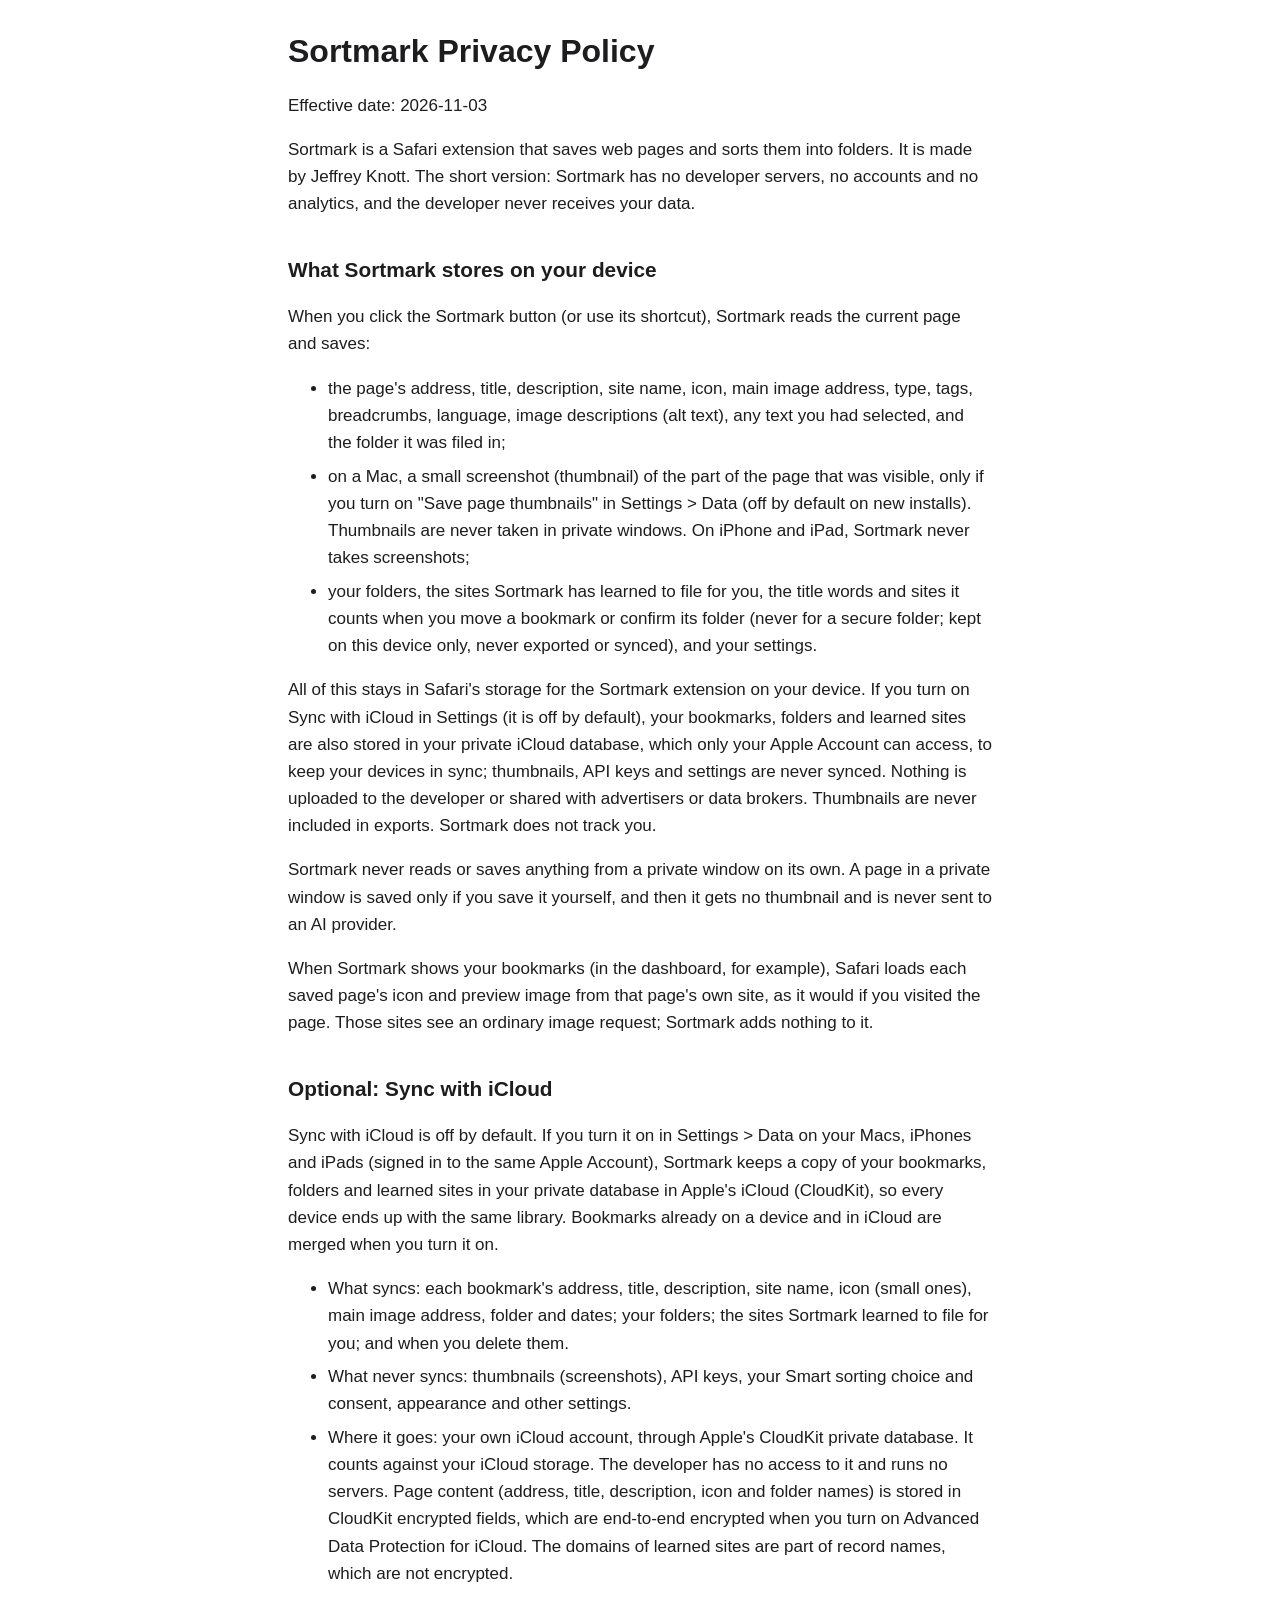
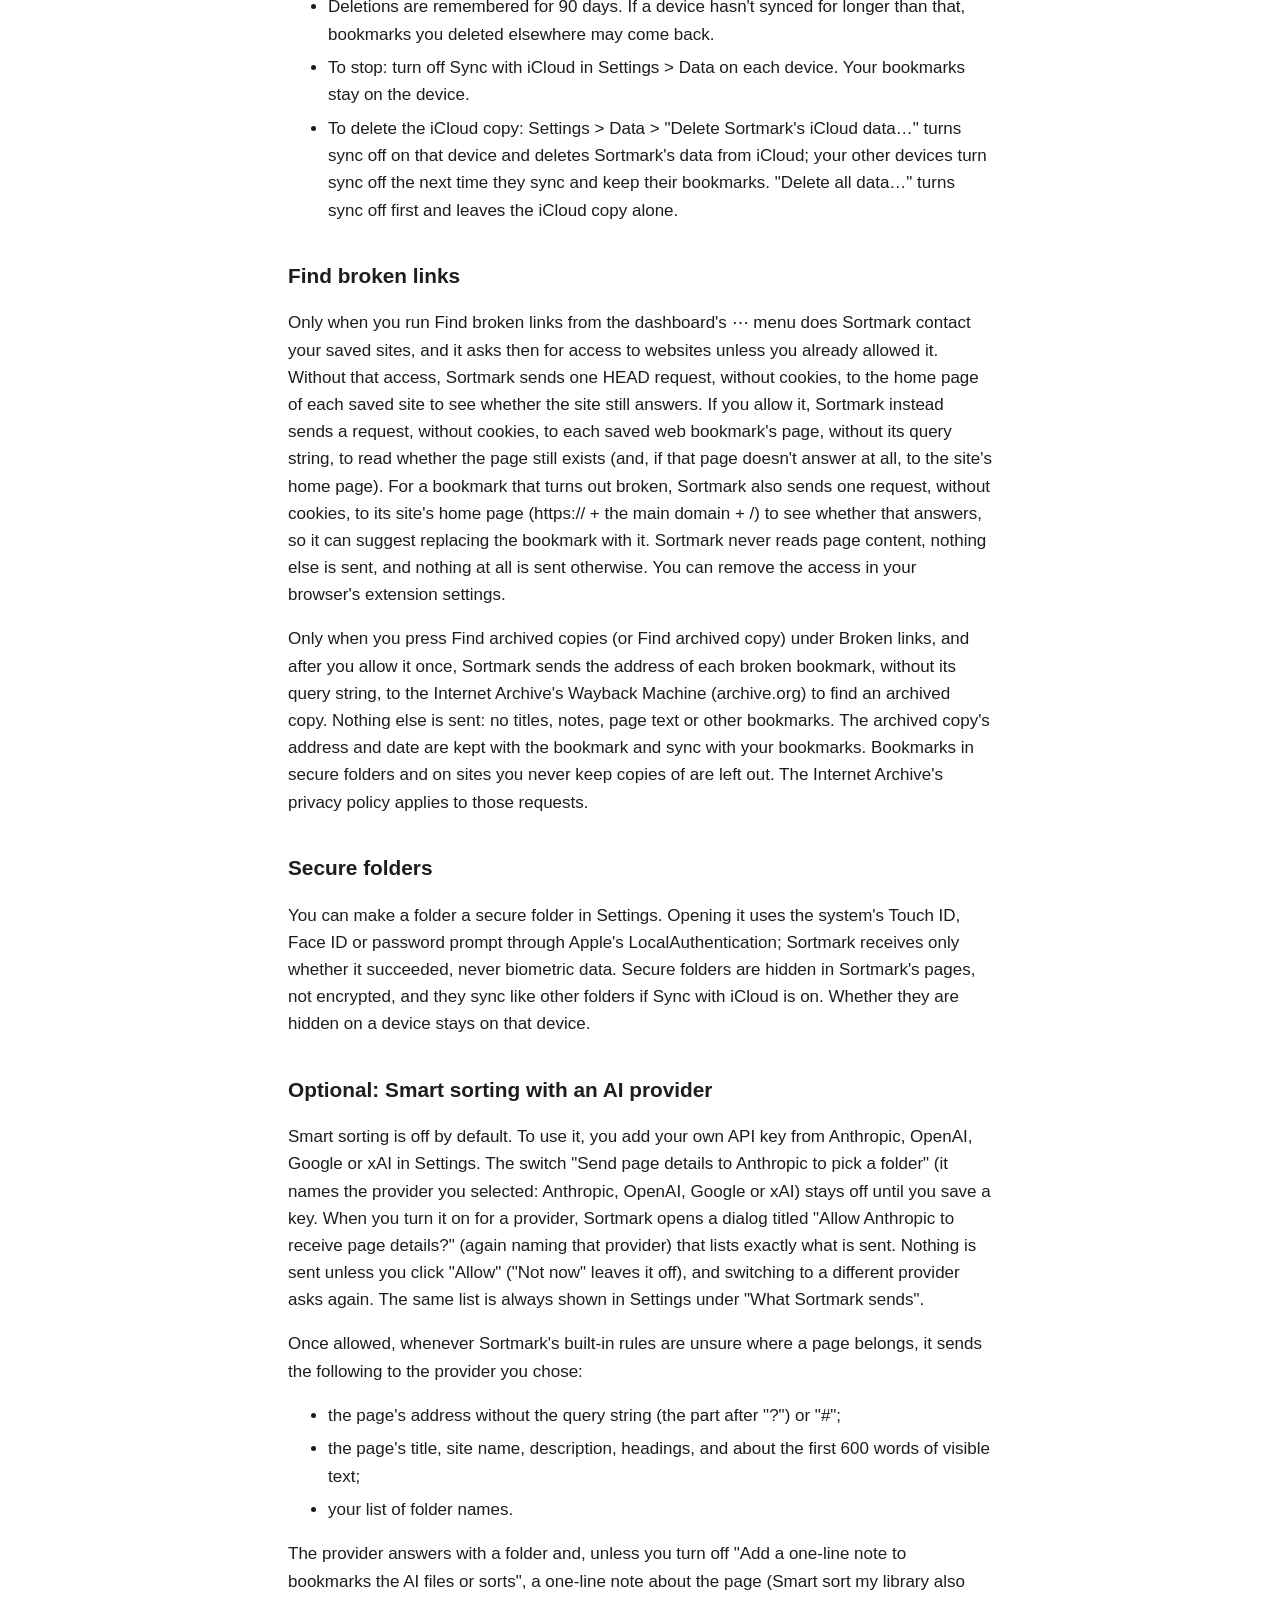
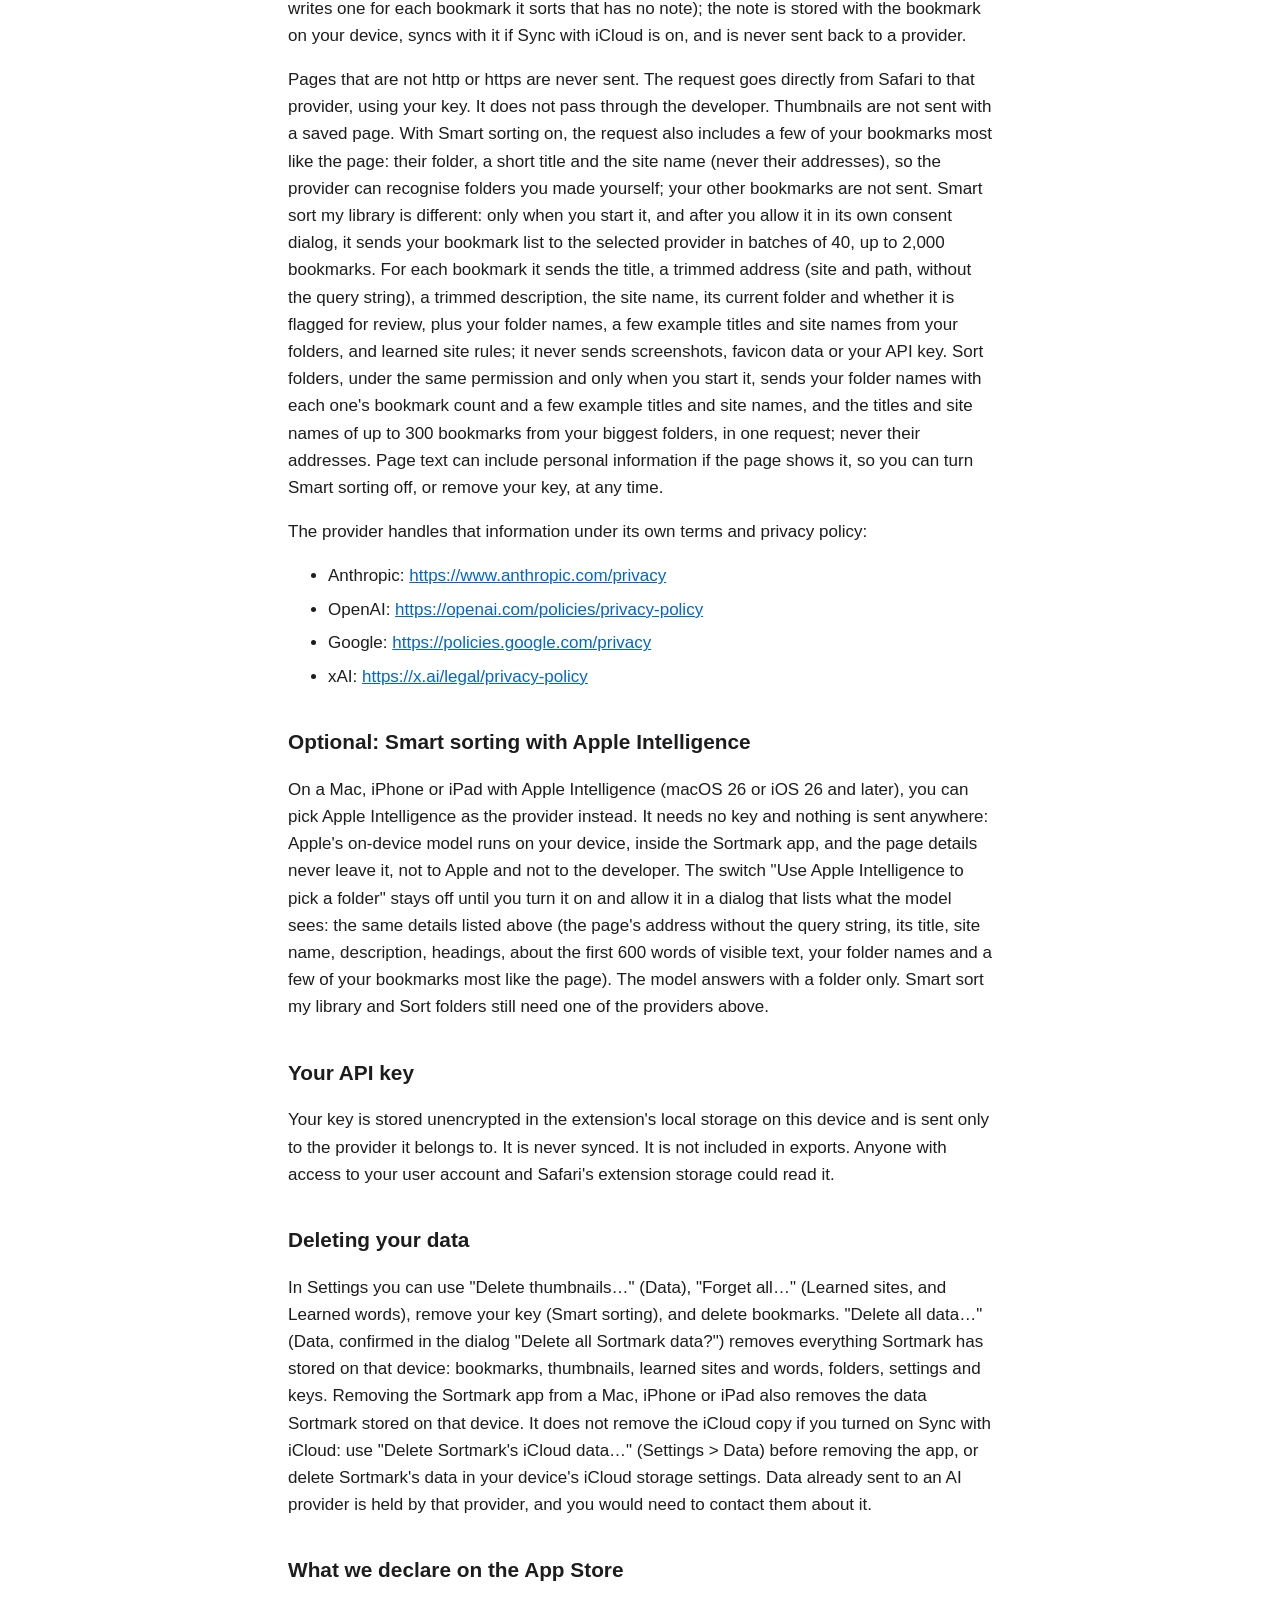
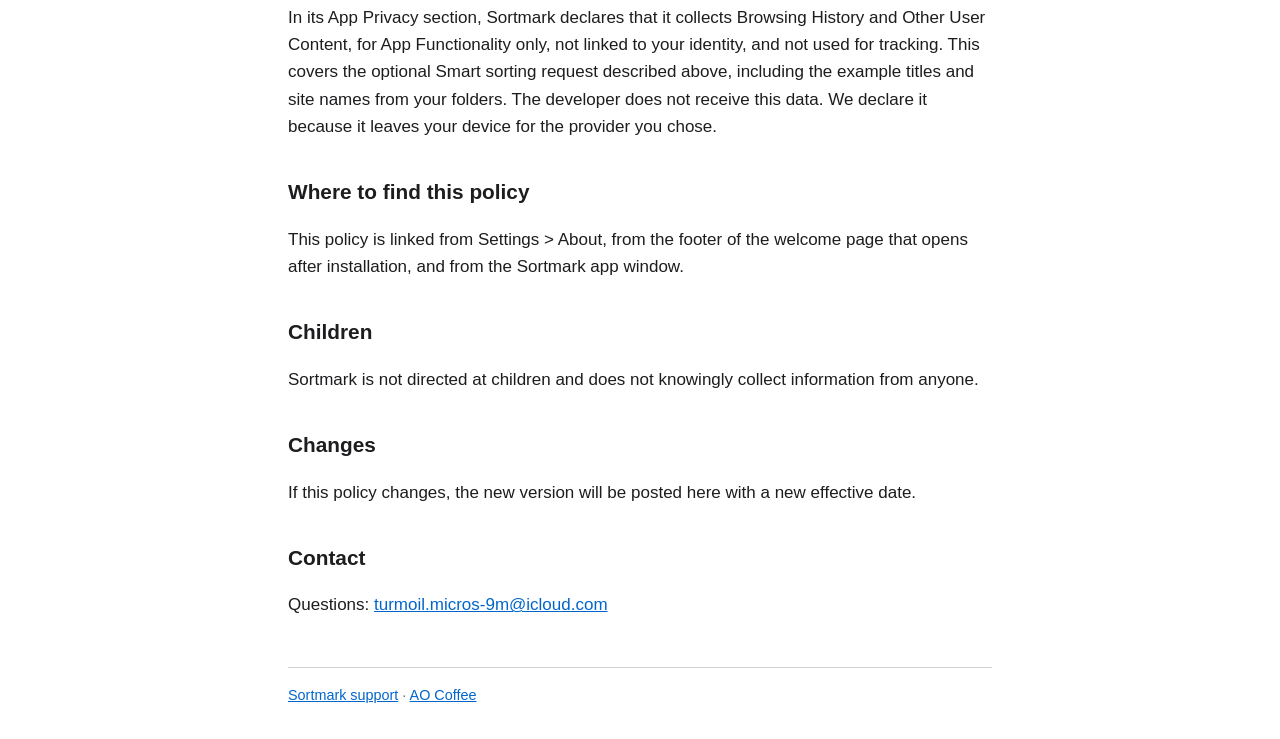
==== sortmark/privacy/index.html @ 7aa2e8c8 "Regenerate privacy and support pages: Find archived copies, home-page suggestion, iPhone and iPad, A" ====
<!doctype html>
<html lang="en">
<head>
<meta charset="utf-8">
<meta name="viewport" content="width=device-width, initial-scale=1">
<title>Sortmark Privacy Policy</title>
<link rel="stylesheet" href="/style.css">
</head>
<body>
<main>
<h1>Sortmark Privacy Policy</h1>

<p>Effective date: 2026-11-03</p>

<p>Sortmark is a Safari extension that saves web pages and sorts them into folders. It is made by Jeffrey Knott. The short version: Sortmark has no developer servers, no accounts and no analytics, and the developer never receives your data.</p>

<h2>What Sortmark stores on your device</h2>

<p>When you click the Sortmark button (or use its shortcut), Sortmark reads the current page and saves:</p>

<ul>
  <li>the page's address, title, description, site name, icon, main image address, type, tags, breadcrumbs, language, image descriptions (alt text), any text you had selected, and the folder it was filed in;</li>
  <li>on a Mac, a small screenshot (thumbnail) of the part of the page that was visible, only if you turn on "Save page thumbnails" in Settings &gt; Data (off by default on new installs). Thumbnails are never taken in private windows. On iPhone and iPad, Sortmark never takes screenshots;</li>
  <li>your folders, the sites Sortmark has learned to file for you, the title words and sites it counts when you move a bookmark or confirm its folder (never for a secure folder; kept on this device only, never exported or synced), and your settings.</li>
</ul>

<p>All of this stays in Safari's storage for the Sortmark extension on your device. If you turn on Sync with iCloud in Settings (it is off by default), your bookmarks, folders and learned sites are also stored in your private iCloud database, which only your Apple Account can access, to keep your devices in sync; thumbnails, API keys and settings are never synced. Nothing is uploaded to the developer or shared with advertisers or data brokers. Thumbnails are never included in exports. Sortmark does not track you.</p>

<p>Sortmark never reads or saves anything from a private window on its own. A page in a private window is saved only if you save it yourself, and then it gets no thumbnail and is never sent to an AI provider.</p>

<p>When Sortmark shows your bookmarks (in the dashboard, for example), Safari loads each saved page's icon and preview image from that page's own site, as it would if you visited the page. Those sites see an ordinary image request; Sortmark adds nothing to it.</p>

<h2>Optional: Sync with iCloud</h2>

<p>Sync with iCloud is off by default. If you turn it on in Settings &gt; Data on your Macs, iPhones and iPads (signed in to the same Apple Account), Sortmark keeps a copy of your bookmarks, folders and learned sites in your private database in Apple's iCloud (CloudKit), so every device ends up with the same library. Bookmarks already on a device and in iCloud are merged when you turn it on.</p>

<ul>
  <li>What syncs: each bookmark's address, title, description, site name, icon (small ones), main image address, folder and dates; your folders; the sites Sortmark learned to file for you; and when you delete them.</li>
  <li>What never syncs: thumbnails (screenshots), API keys, your Smart sorting choice and consent, appearance and other settings.</li>
  <li>Where it goes: your own iCloud account, through Apple's CloudKit private database. It counts against your iCloud storage. The developer has no access to it and runs no servers. Page content (address, title, description, icon and folder names) is stored in CloudKit encrypted fields, which are end-to-end encrypted when you turn on Advanced Data Protection for iCloud. The domains of learned sites are part of record names, which are not encrypted.</li>
  <li>Deletions are remembered for 90 days. If a device hasn't synced for longer than that, bookmarks you deleted elsewhere may come back.</li>
  <li>To stop: turn off Sync with iCloud in Settings &gt; Data on each device. Your bookmarks stay on the device.</li>
  <li>To delete the iCloud copy: Settings &gt; Data &gt; "Delete Sortmark's iCloud data…" turns sync off on that device and deletes Sortmark's data from iCloud; your other devices turn sync off the next time they sync and keep their bookmarks. "Delete all data…" turns sync off first and leaves the iCloud copy alone.</li>
</ul>

<h2>Find broken links</h2>

<p>Only when you run Find broken links from the dashboard's ⋯ menu does Sortmark contact your saved sites, and it asks then for access to websites unless you already allowed it. Without that access, Sortmark sends one HEAD request, without cookies, to the home page of each saved site to see whether the site still answers. If you allow it, Sortmark instead sends a request, without cookies, to each saved web bookmark's page, without its query string, to read whether the page still exists (and, if that page doesn't answer at all, to the site's home page). For a bookmark that turns out broken, Sortmark also sends one request, without cookies, to its site's home page (https:// + the main domain + /) to see whether that answers, so it can suggest replacing the bookmark with it. Sortmark never reads page content, nothing else is sent, and nothing at all is sent otherwise. You can remove the access in your browser's extension settings.</p>

<p>Only when you press Find archived copies (or Find archived copy) under Broken links, and after you allow it once, Sortmark sends the address of each broken bookmark, without its query string, to the Internet Archive's Wayback Machine (archive.org) to find an archived copy. Nothing else is sent: no titles, notes, page text or other bookmarks. The archived copy's address and date are kept with the bookmark and sync with your bookmarks. Bookmarks in secure folders and on sites you never keep copies of are left out. The Internet Archive's privacy policy applies to those requests.</p>

<h2>Secure folders</h2>

<p>You can make a folder a secure folder in Settings. Opening it uses the system's Touch ID, Face ID or password prompt through Apple's LocalAuthentication; Sortmark receives only whether it succeeded, never biometric data. Secure folders are hidden in Sortmark's pages, not encrypted, and they sync like other folders if Sync with iCloud is on. Whether they are hidden on a device stays on that device.</p>

<h2>Optional: Smart sorting with an AI provider</h2>

<p>Smart sorting is off by default. To use it, you add your own API key from Anthropic, OpenAI, Google or xAI in Settings. The switch "Send page details to Anthropic to pick a folder" (it names the provider you selected: Anthropic, OpenAI, Google or xAI) stays off until you save a key. When you turn it on for a provider, Sortmark opens a dialog titled "Allow Anthropic to receive page details?" (again naming that provider) that lists exactly what is sent. Nothing is sent unless you click "Allow" ("Not now" leaves it off), and switching to a different provider asks again. The same list is always shown in Settings under "What Sortmark sends".</p>

<p>Once allowed, whenever Sortmark's built-in rules are unsure where a page belongs, it sends the following to the provider you chose:</p>

<ul>
  <li>the page's address without the query string (the part after "?") or "#";</li>
  <li>the page's title, site name, description, headings, and about the first 600 words of visible text;</li>
  <li>your list of folder names.</li>
</ul>

<p>The provider answers with a folder and, unless you turn off "Add a one-line note to bookmarks the AI files or sorts", a one-line note about the page (Smart sort my library also writes one for each bookmark it sorts that has no note); the note is stored with the bookmark on your device, syncs with it if Sync with iCloud is on, and is never sent back to a provider.</p>

<p>Pages that are not http or https are never sent. The request goes directly from Safari to that provider, using your key. It does not pass through the developer. Thumbnails are not sent with a saved page. With Smart sorting on, the request also includes a few of your bookmarks most like the page: their folder, a short title and the site name (never their addresses), so the provider can recognise folders you made yourself; your other bookmarks are not sent. Smart sort my library is different: only when you start it, and after you allow it in its own consent dialog, it sends your bookmark list to the selected provider in batches of 40, up to 2,000 bookmarks. For each bookmark it sends the title, a trimmed address (site and path, without the query string), a trimmed description, the site name, its current folder and whether it is flagged for review, plus your folder names, a few example titles and site names from your folders, and learned site rules; it never sends screenshots, favicon data or your API key. Sort folders, under the same permission and only when you start it, sends your folder names with each one's bookmark count and a few example titles and site names, and the titles and site names of up to 300 bookmarks from your biggest folders, in one request; never their addresses. Page text can include personal information if the page shows it, so you can turn Smart sorting off, or remove your key, at any time.</p>

<p>The provider handles that information under its own terms and privacy policy:</p>

<ul>
  <li>Anthropic: <a href="https://www.anthropic.com/privacy">https://www.anthropic.com/privacy</a></li>
  <li>OpenAI: <a href="https://openai.com/policies/privacy-policy">https://openai.com/policies/privacy-policy</a></li>
  <li>Google: <a href="https://policies.google.com/privacy">https://policies.google.com/privacy</a></li>
  <li>xAI: <a href="https://x.ai/legal/privacy-policy">https://x.ai/legal/privacy-policy</a></li>
</ul>

<h2>Optional: Smart sorting with Apple Intelligence</h2>

<p>On a Mac, iPhone or iPad with Apple Intelligence (macOS 26 or iOS 26 and later), you can pick Apple Intelligence as the provider instead. It needs no key and nothing is sent anywhere: Apple's on-device model runs on your device, inside the Sortmark app, and the page details never leave it, not to Apple and not to the developer. The switch "Use Apple Intelligence to pick a folder" stays off until you turn it on and allow it in a dialog that lists what the model sees: the same details listed above (the page's address without the query string, its title, site name, description, headings, about the first 600 words of visible text, your folder names and a few of your bookmarks most like the page). The model answers with a folder only. Smart sort my library and Sort folders still need one of the providers above.</p>

<h2>Your API key</h2>

<p>Your key is stored unencrypted in the extension's local storage on this device and is sent only to the provider it belongs to. It is never synced. It is not included in exports. Anyone with access to your user account and Safari's extension storage could read it.</p>

<h2>Deleting your data</h2>

<p>In Settings you can use "Delete thumbnails…" (Data), "Forget all…" (Learned sites, and Learned words), remove your key (Smart sorting), and delete bookmarks. "Delete all data…" (Data, confirmed in the dialog "Delete all Sortmark data?") removes everything Sortmark has stored on that device: bookmarks, thumbnails, learned sites and words, folders, settings and keys. Removing the Sortmark app from a Mac, iPhone or iPad also removes the data Sortmark stored on that device. It does not remove the iCloud copy if you turned on Sync with iCloud: use "Delete Sortmark's iCloud data…" (Settings &gt; Data) before removing the app, or delete Sortmark's data in your device's iCloud storage settings. Data already sent to an AI provider is held by that provider, and you would need to contact them about it.</p>

<h2>What we declare on the App Store</h2>

<p>In its App Privacy section, Sortmark declares that it collects Browsing History and Other User Content, for App Functionality only, not linked to your identity, and not used for tracking. This covers the optional Smart sorting request described above, including the example titles and site names from your folders. The developer does not receive this data. We declare it because it leaves your device for the provider you chose.</p>

<h2>Where to find this policy</h2>

<p>This policy is linked from Settings &gt; About, from the footer of the welcome page that opens after installation, and from the Sortmark app window.</p>

<h2>Children</h2>

<p>Sortmark is not directed at children and does not knowingly collect information from anyone.</p>

<h2>Changes</h2>

<p>If this policy changes, the new version will be posted here with a new effective date.</p>

<h2>Contact</h2>

<p>Questions: <a href="mailto:turmoil.micros-9m@icloud.com">turmoil.micros-9m@icloud.com</a></p>
</main>
<footer><a href="/sortmark/support/">Sortmark support</a> · <a href="/">AO Coffee</a></footer>
</body>
</html>
---- style.css ----
:root {
  --bg: #ffffff;
  --text: #1d1d1f;
  --muted: #6e6e73;
  --link: #0066cc;
  --rule: #d2d2d7;
}
@media (prefers-color-scheme: dark) {
  :root {
    --bg: #1c1c1e;
    --text: #f5f5f7;
    --muted: #a1a1a6;
    --link: #4da3ff;
    --rule: #3a3a3c;
  }
}

body {
  margin: 0 auto;
  max-width: 44rem;
  padding: 2rem 16px;
  background: var(--bg);
  color: var(--text);
  font: 17px/1.6 -apple-system, BlinkMacSystemFont, "Segoe UI", Roboto, Helvetica, Arial, sans-serif;
  overflow-wrap: break-word;
}
h1 { font-size: 2rem; line-height: 1.2; margin-top: 0; }
main > :first-child { margin-top: 0; }
h2 { font-size: 1.3rem; margin-top: 2.2rem; }
li { margin-bottom: 0.4rem; }
a { color: var(--link); }
footer {
  margin-top: 3rem;
  padding-top: 1rem;
  border-top: 1px solid var(--rule);
  color: var(--muted);
  font-size: 0.9rem;
}
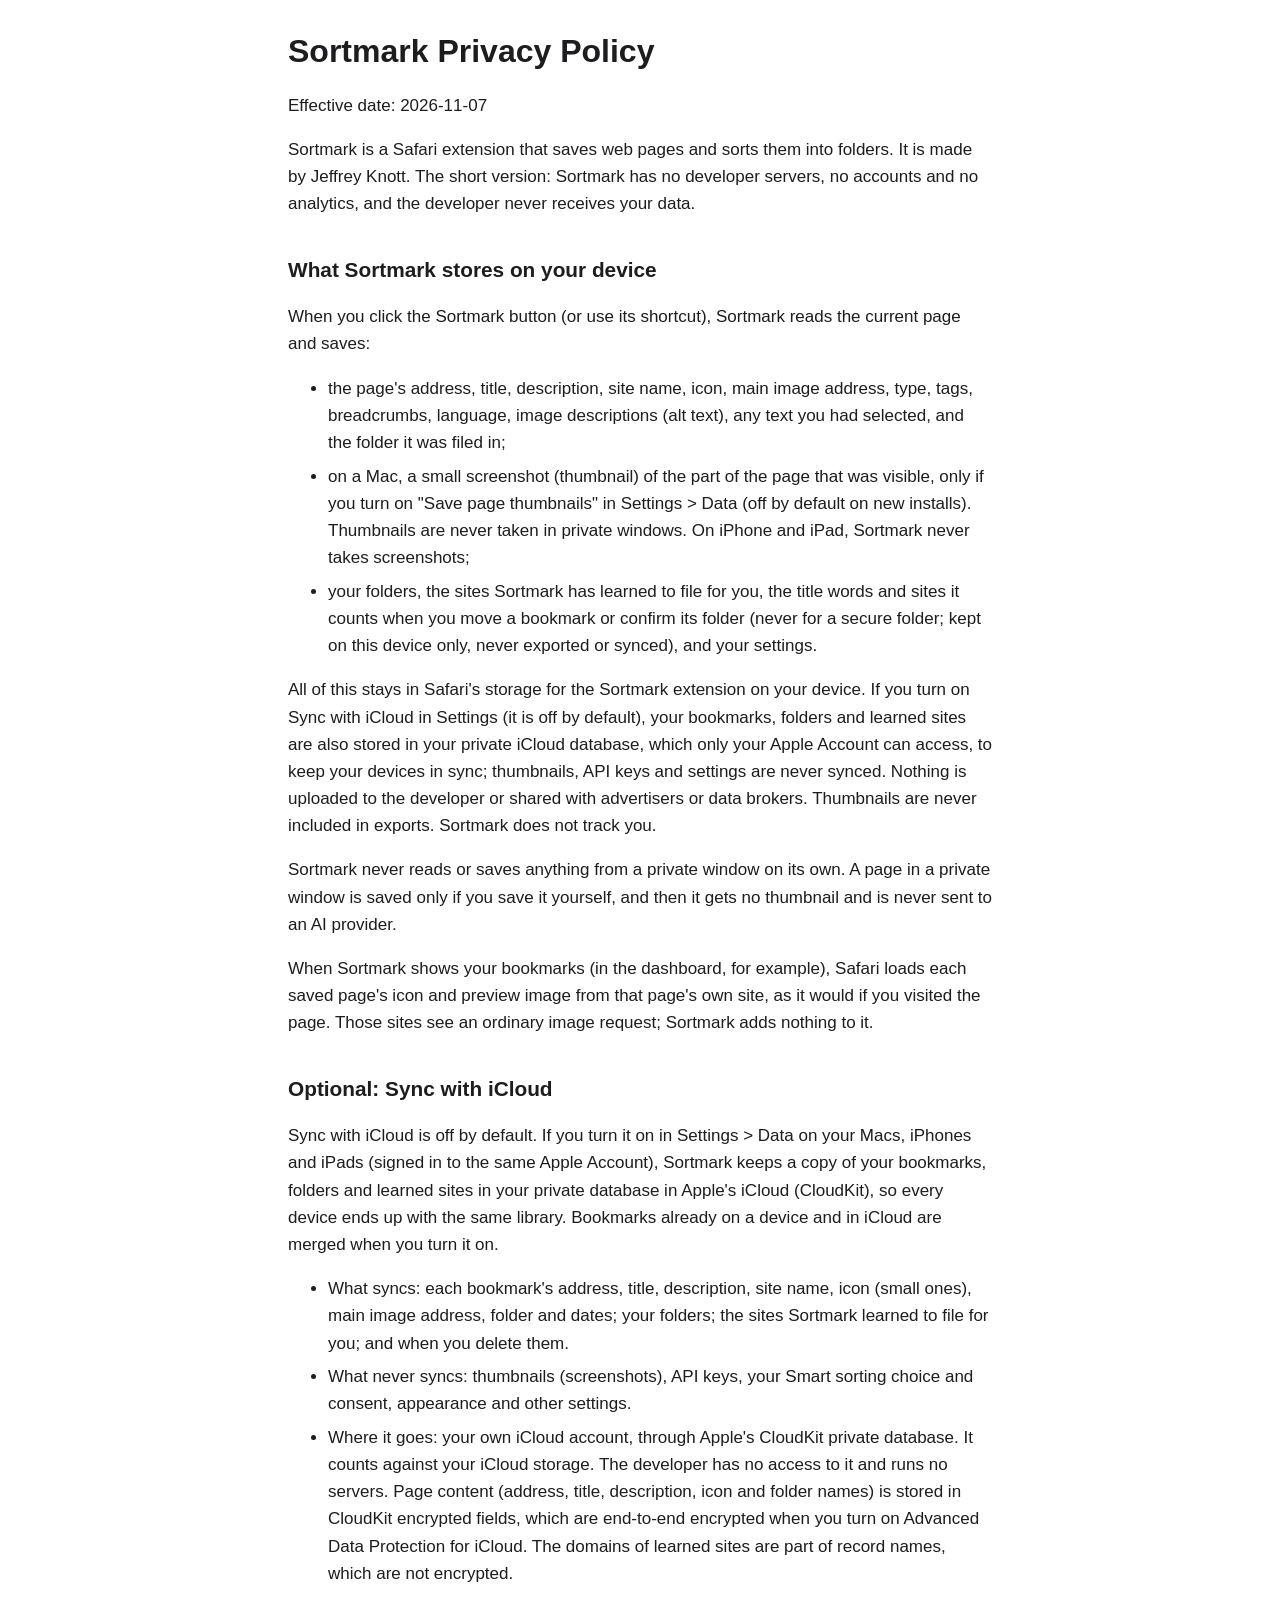
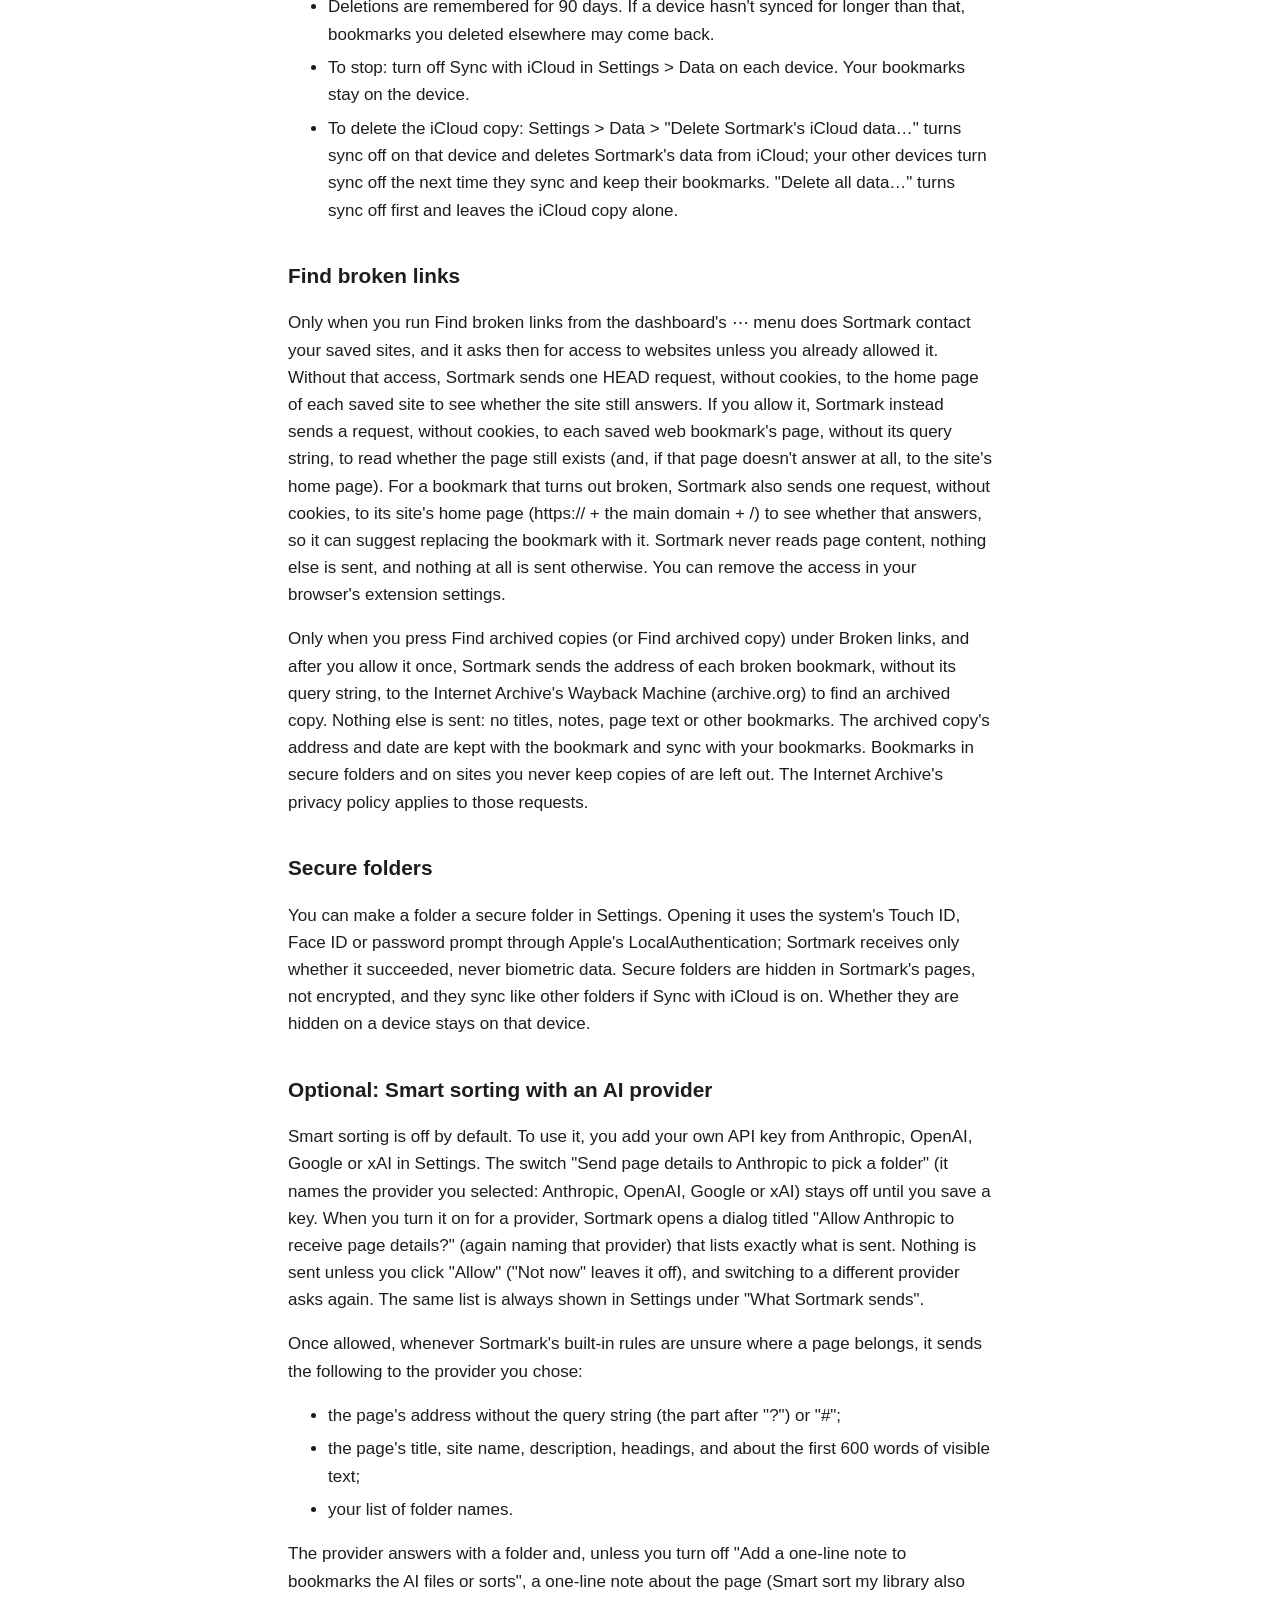
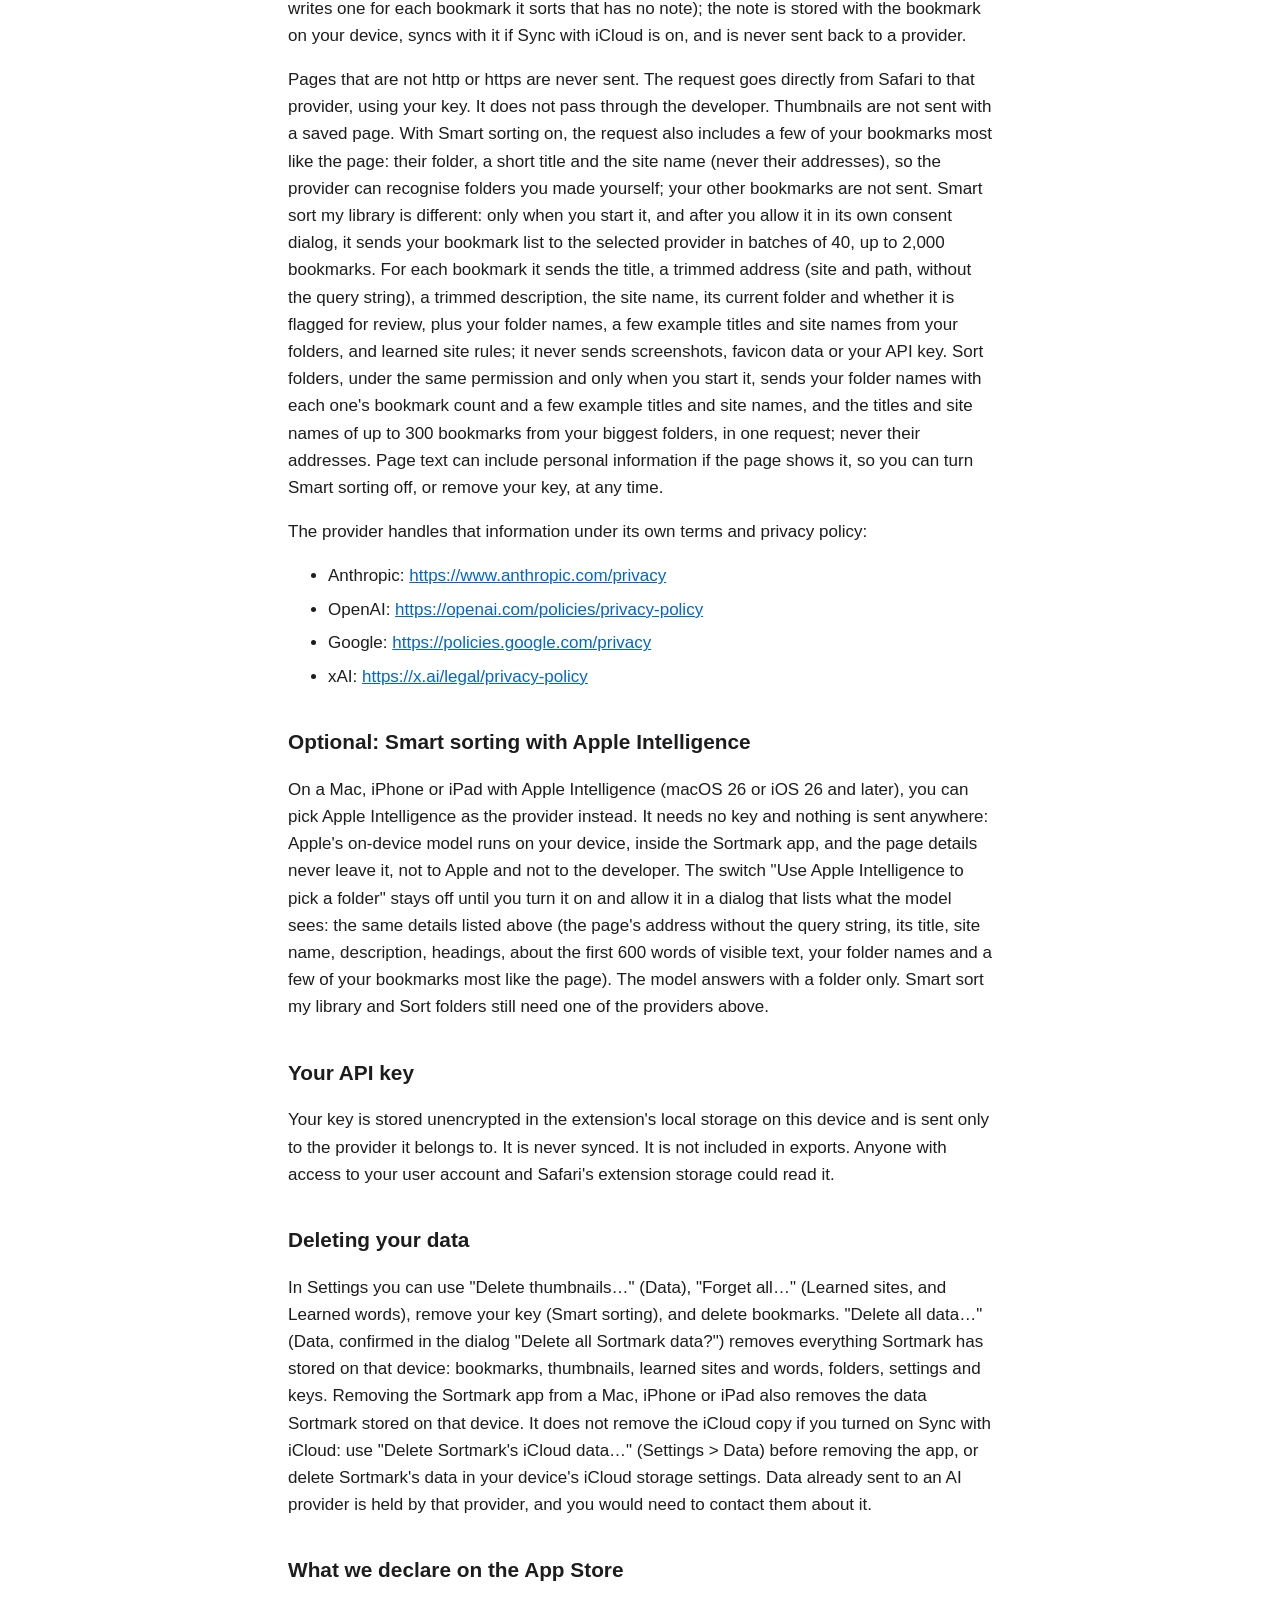
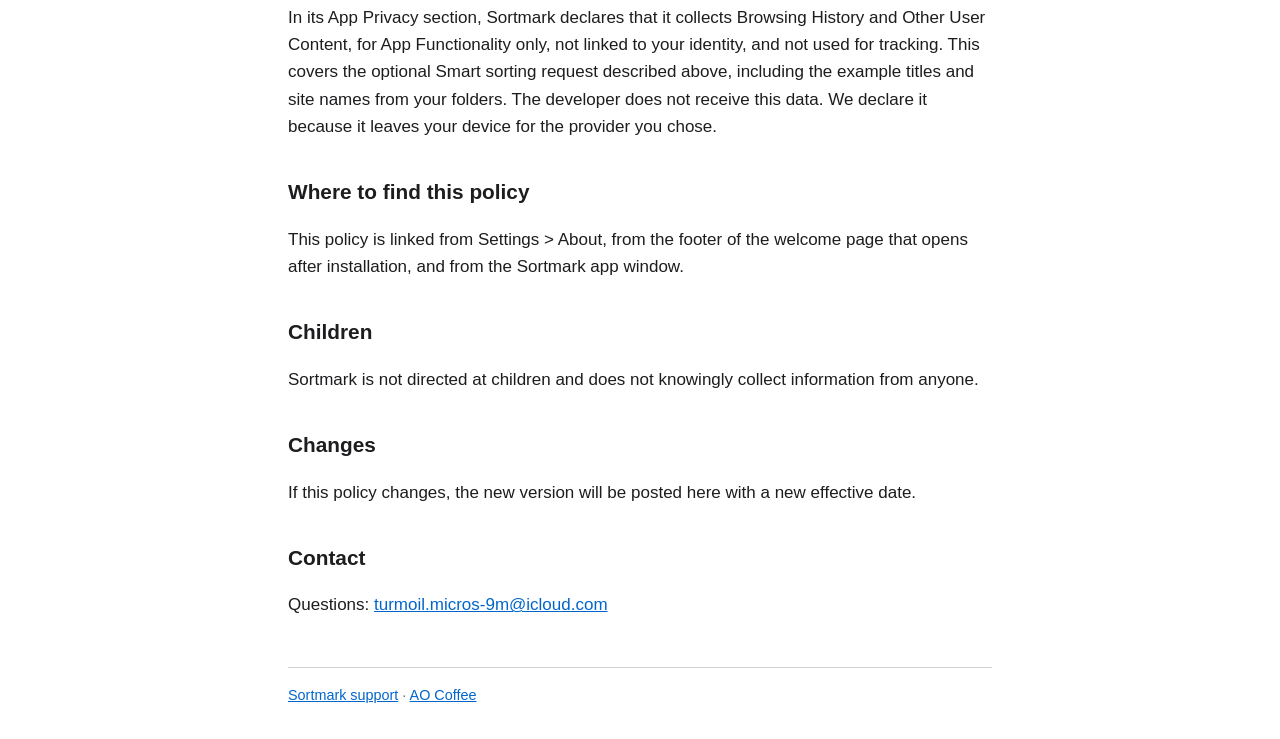
==== commit ec35ec37: "Privacy page: effective date comes from the markdown (now 2026-11-07) Co-Authored-By: Claude Fable 5" ====
--- a/sortmark/privacy/index.html
+++ b/sortmark/privacy/index.html
@@ -10,7 +10,7 @@
 <main>
 <h1>Sortmark Privacy Policy</h1>
 
-<p>Effective date: 2026-11-03</p>
+<p>Effective date: 2026-11-07</p>
 
 <p>Sortmark is a Safari extension that saves web pages and sorts them into folders. It is made by Jeffrey Knott. The short version: Sortmark has no developer servers, no accounts and no analytics, and the developer never receives your data.</p>
 
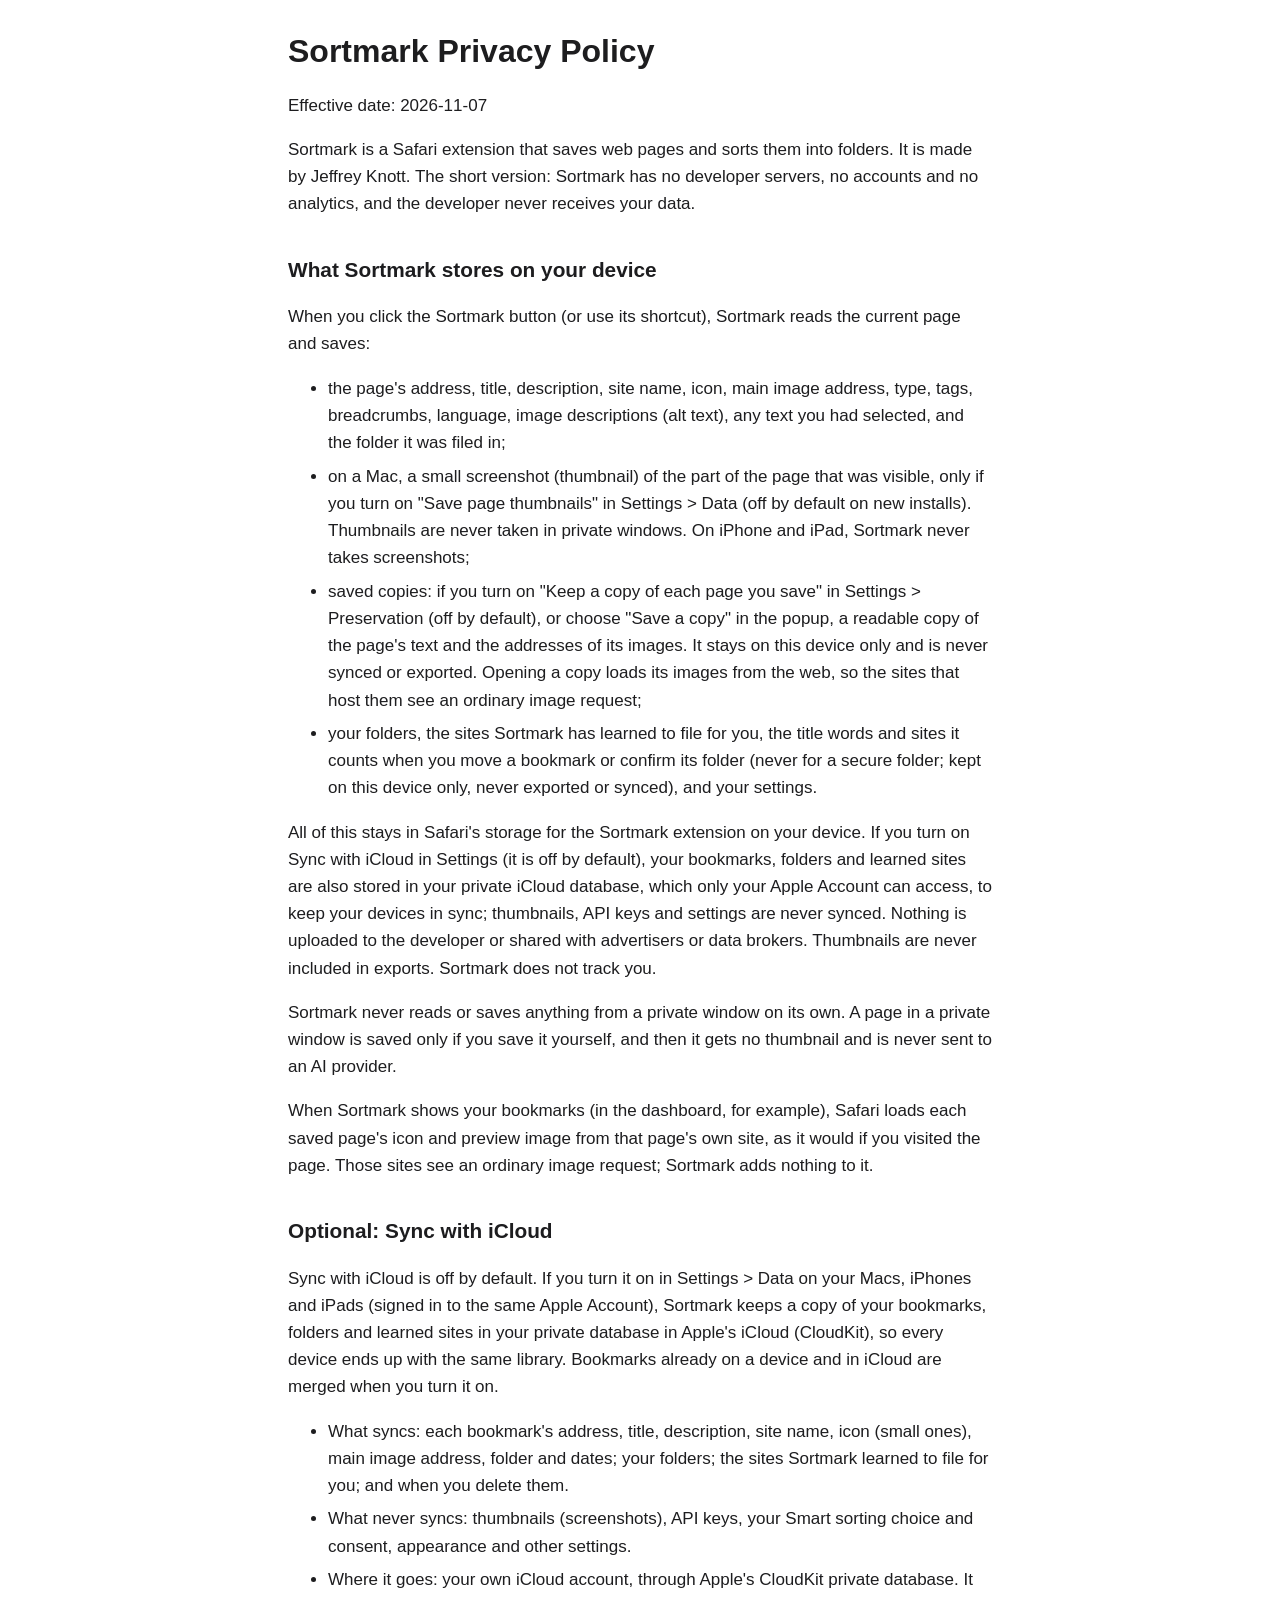
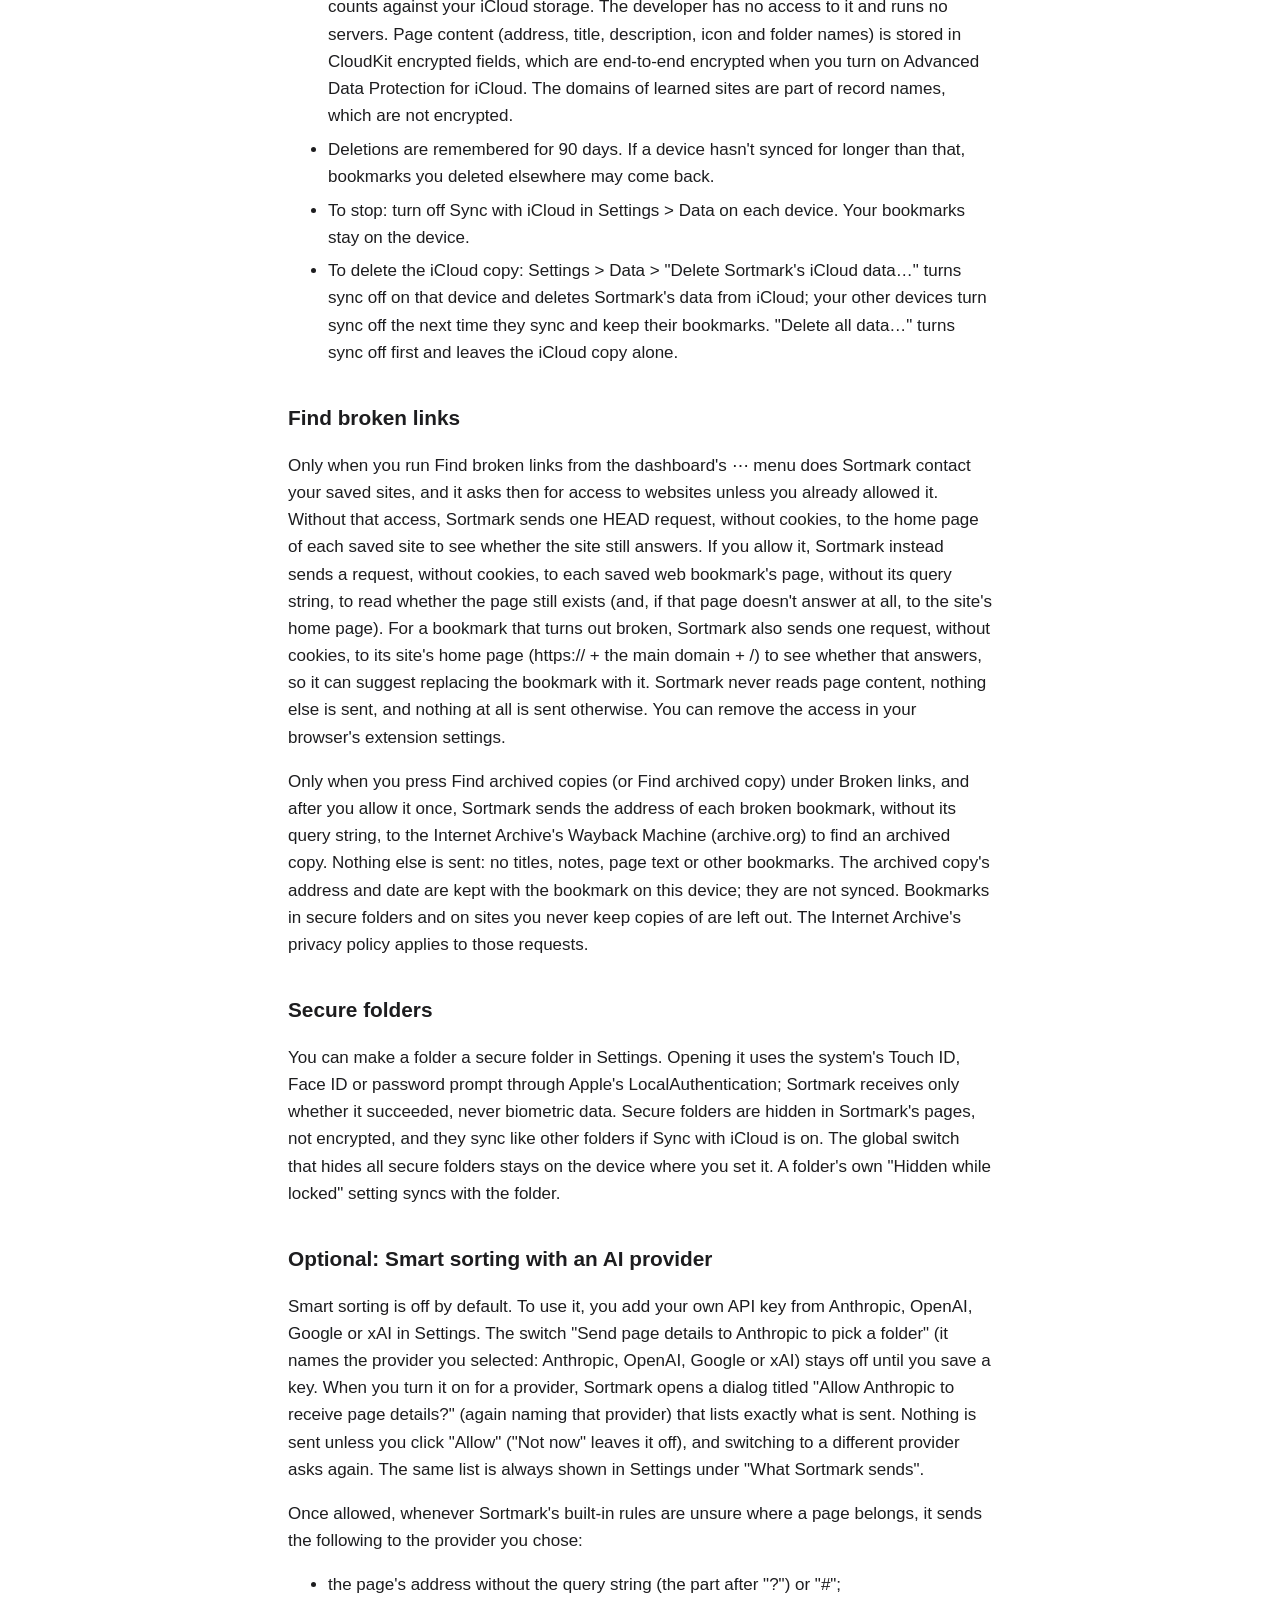
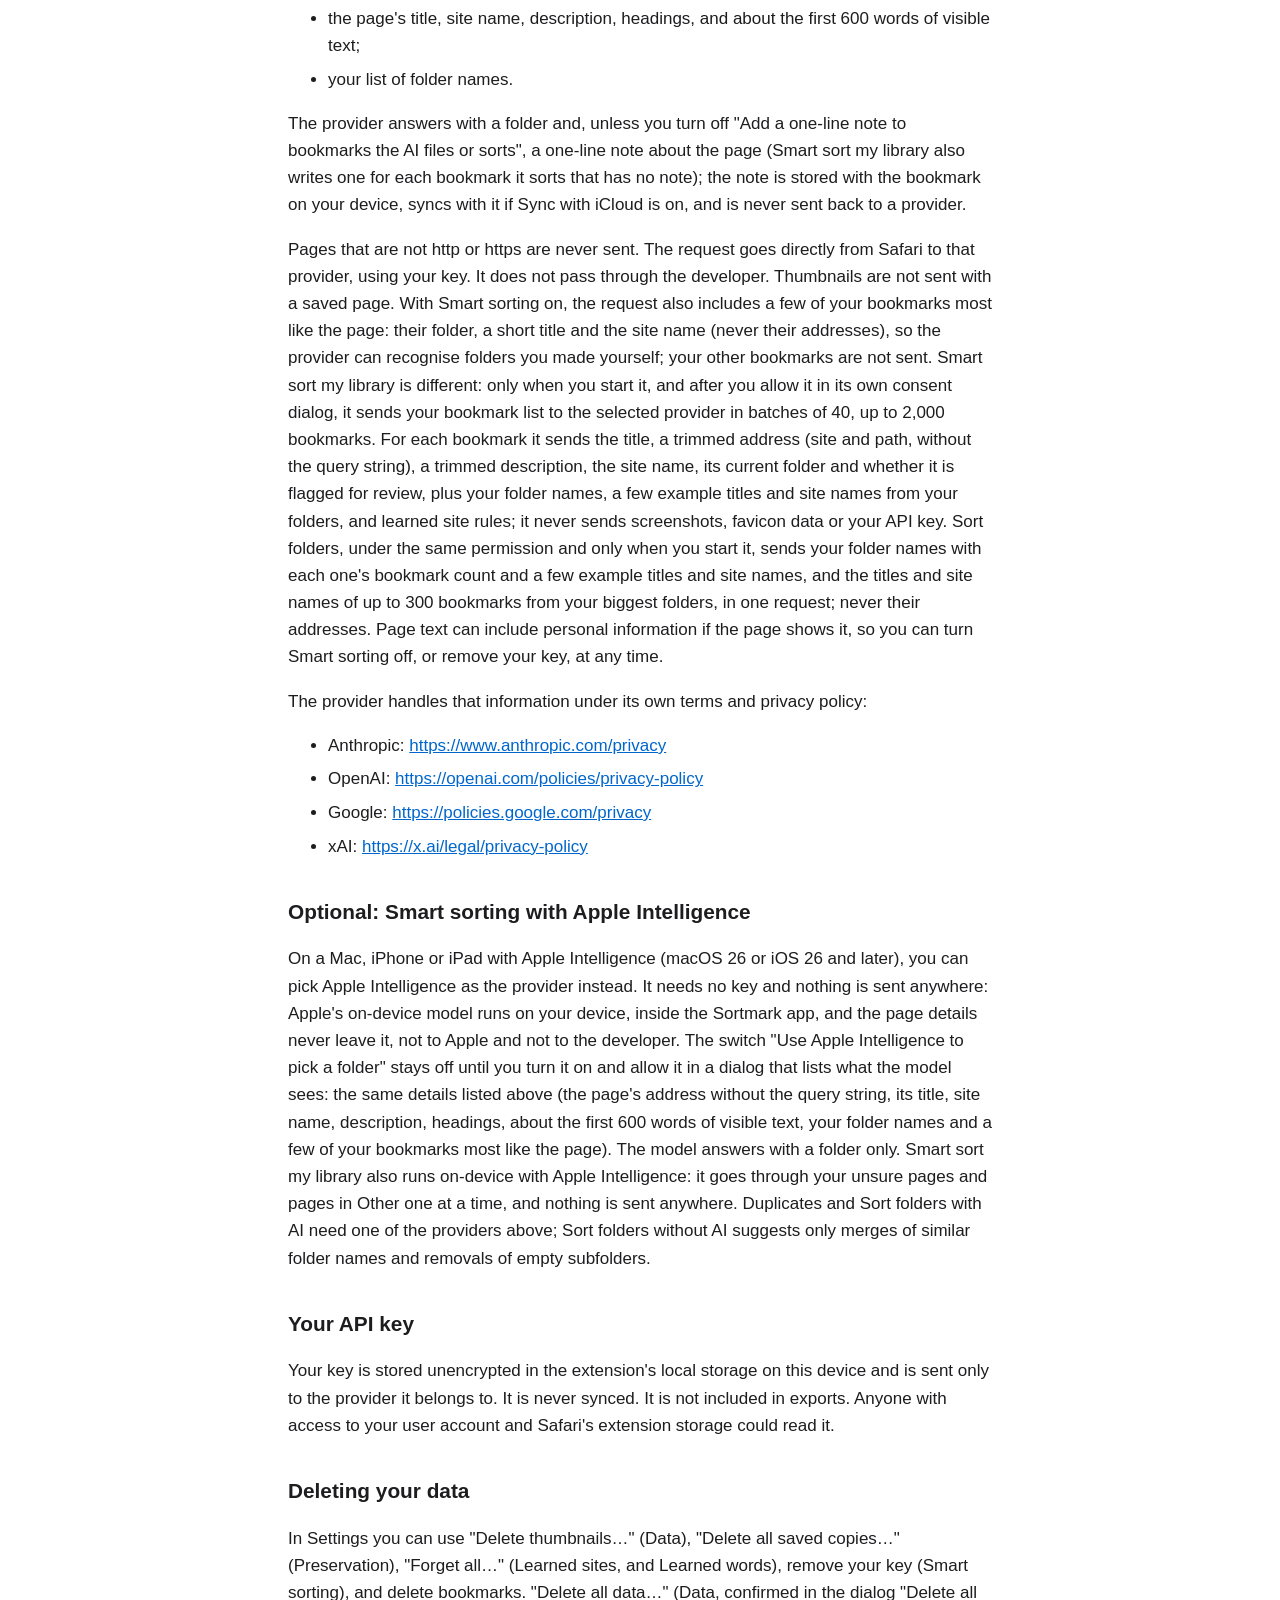
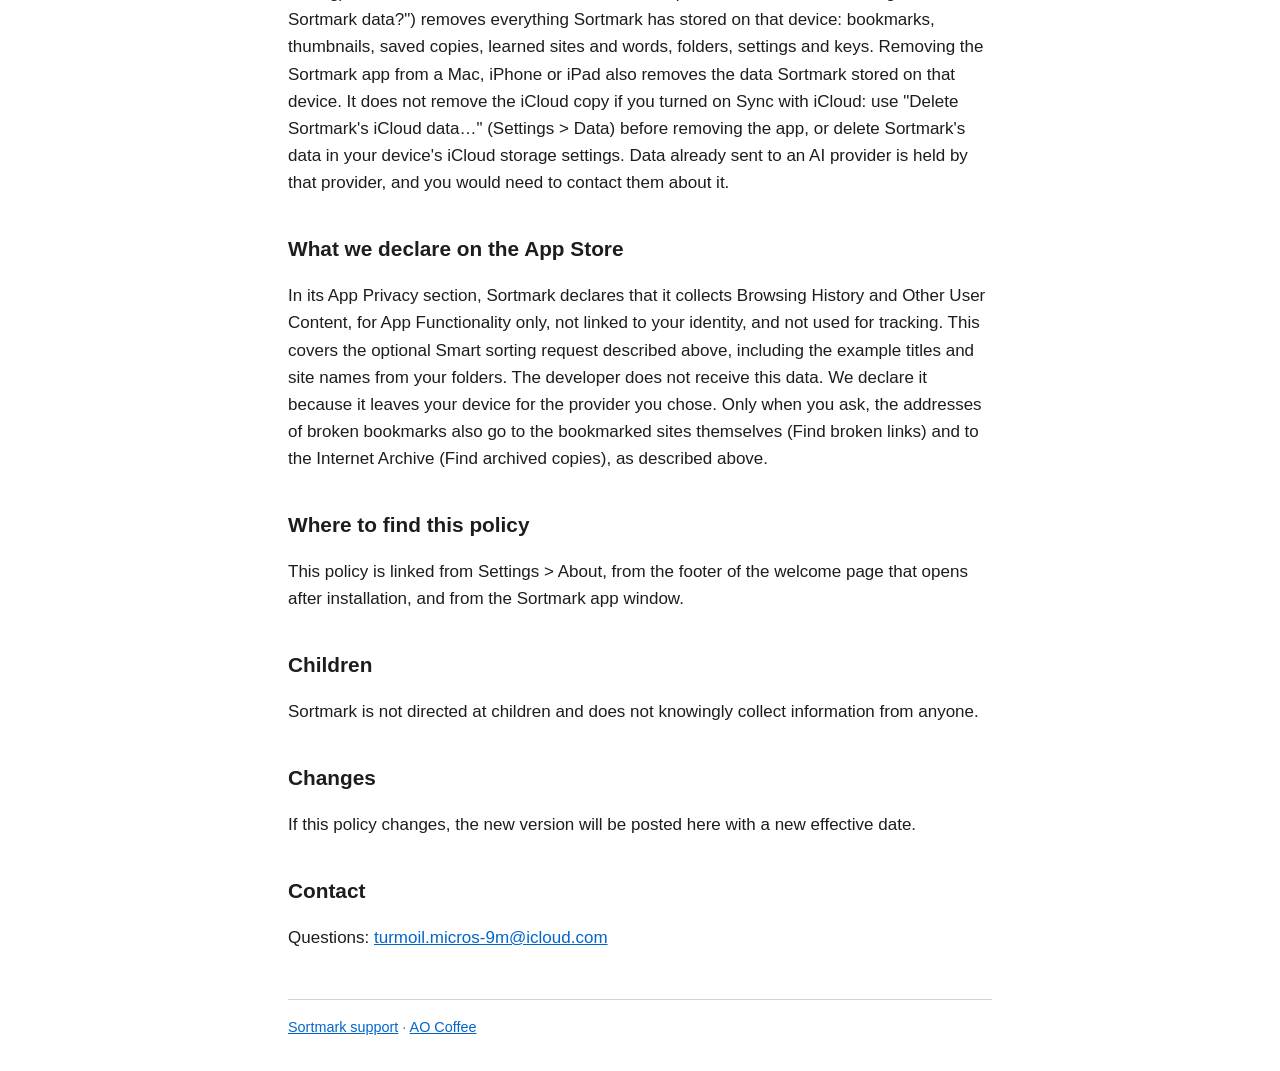
==== commit 908270cc: "Sortmark privacy and support: saved copies, archived-copy and hidden-folder wording, link check and " ====
--- a/sortmark/privacy/index.html
+++ b/sortmark/privacy/index.html
@@ -21,6 +21,7 @@
 <ul>
   <li>the page's address, title, description, site name, icon, main image address, type, tags, breadcrumbs, language, image descriptions (alt text), any text you had selected, and the folder it was filed in;</li>
   <li>on a Mac, a small screenshot (thumbnail) of the part of the page that was visible, only if you turn on "Save page thumbnails" in Settings &gt; Data (off by default on new installs). Thumbnails are never taken in private windows. On iPhone and iPad, Sortmark never takes screenshots;</li>
+  <li>saved copies: if you turn on "Keep a copy of each page you save" in Settings &gt; Preservation (off by default), or choose "Save a copy" in the popup, a readable copy of the page's text and the addresses of its images. It stays on this device only and is never synced or exported. Opening a copy loads its images from the web, so the sites that host them see an ordinary image request;</li>
   <li>your folders, the sites Sortmark has learned to file for you, the title words and sites it counts when you move a bookmark or confirm its folder (never for a secure folder; kept on this device only, never exported or synced), and your settings.</li>
 </ul>
 
@@ -47,11 +48,11 @@
 
 <p>Only when you run Find broken links from the dashboard's ⋯ menu does Sortmark contact your saved sites, and it asks then for access to websites unless you already allowed it. Without that access, Sortmark sends one HEAD request, without cookies, to the home page of each saved site to see whether the site still answers. If you allow it, Sortmark instead sends a request, without cookies, to each saved web bookmark's page, without its query string, to read whether the page still exists (and, if that page doesn't answer at all, to the site's home page). For a bookmark that turns out broken, Sortmark also sends one request, without cookies, to its site's home page (https:// + the main domain + /) to see whether that answers, so it can suggest replacing the bookmark with it. Sortmark never reads page content, nothing else is sent, and nothing at all is sent otherwise. You can remove the access in your browser's extension settings.</p>
 
-<p>Only when you press Find archived copies (or Find archived copy) under Broken links, and after you allow it once, Sortmark sends the address of each broken bookmark, without its query string, to the Internet Archive's Wayback Machine (archive.org) to find an archived copy. Nothing else is sent: no titles, notes, page text or other bookmarks. The archived copy's address and date are kept with the bookmark and sync with your bookmarks. Bookmarks in secure folders and on sites you never keep copies of are left out. The Internet Archive's privacy policy applies to those requests.</p>
+<p>Only when you press Find archived copies (or Find archived copy) under Broken links, and after you allow it once, Sortmark sends the address of each broken bookmark, without its query string, to the Internet Archive's Wayback Machine (archive.org) to find an archived copy. Nothing else is sent: no titles, notes, page text or other bookmarks. The archived copy's address and date are kept with the bookmark on this device; they are not synced. Bookmarks in secure folders and on sites you never keep copies of are left out. The Internet Archive's privacy policy applies to those requests.</p>
 
 <h2>Secure folders</h2>
 
-<p>You can make a folder a secure folder in Settings. Opening it uses the system's Touch ID, Face ID or password prompt through Apple's LocalAuthentication; Sortmark receives only whether it succeeded, never biometric data. Secure folders are hidden in Sortmark's pages, not encrypted, and they sync like other folders if Sync with iCloud is on. Whether they are hidden on a device stays on that device.</p>
+<p>You can make a folder a secure folder in Settings. Opening it uses the system's Touch ID, Face ID or password prompt through Apple's LocalAuthentication; Sortmark receives only whether it succeeded, never biometric data. Secure folders are hidden in Sortmark's pages, not encrypted, and they sync like other folders if Sync with iCloud is on. The global switch that hides all secure folders stays on the device where you set it. A folder's own "Hidden while locked" setting syncs with the folder.</p>
 
 <h2>Optional: Smart sorting with an AI provider</h2>
 
@@ -80,7 +81,7 @@
 
 <h2>Optional: Smart sorting with Apple Intelligence</h2>
 
-<p>On a Mac, iPhone or iPad with Apple Intelligence (macOS 26 or iOS 26 and later), you can pick Apple Intelligence as the provider instead. It needs no key and nothing is sent anywhere: Apple's on-device model runs on your device, inside the Sortmark app, and the page details never leave it, not to Apple and not to the developer. The switch "Use Apple Intelligence to pick a folder" stays off until you turn it on and allow it in a dialog that lists what the model sees: the same details listed above (the page's address without the query string, its title, site name, description, headings, about the first 600 words of visible text, your folder names and a few of your bookmarks most like the page). The model answers with a folder only. Smart sort my library and Sort folders still need one of the providers above.</p>
+<p>On a Mac, iPhone or iPad with Apple Intelligence (macOS 26 or iOS 26 and later), you can pick Apple Intelligence as the provider instead. It needs no key and nothing is sent anywhere: Apple's on-device model runs on your device, inside the Sortmark app, and the page details never leave it, not to Apple and not to the developer. The switch "Use Apple Intelligence to pick a folder" stays off until you turn it on and allow it in a dialog that lists what the model sees: the same details listed above (the page's address without the query string, its title, site name, description, headings, about the first 600 words of visible text, your folder names and a few of your bookmarks most like the page). The model answers with a folder only. Smart sort my library also runs on-device with Apple Intelligence: it goes through your unsure pages and pages in Other one at a time, and nothing is sent anywhere. Duplicates and Sort folders with AI need one of the providers above; Sort folders without AI suggests only merges of similar folder names and removals of empty subfolders.</p>
 
 <h2>Your API key</h2>
 
@@ -88,11 +89,11 @@
 
 <h2>Deleting your data</h2>
 
-<p>In Settings you can use "Delete thumbnails…" (Data), "Forget all…" (Learned sites, and Learned words), remove your key (Smart sorting), and delete bookmarks. "Delete all data…" (Data, confirmed in the dialog "Delete all Sortmark data?") removes everything Sortmark has stored on that device: bookmarks, thumbnails, learned sites and words, folders, settings and keys. Removing the Sortmark app from a Mac, iPhone or iPad also removes the data Sortmark stored on that device. It does not remove the iCloud copy if you turned on Sync with iCloud: use "Delete Sortmark's iCloud data…" (Settings &gt; Data) before removing the app, or delete Sortmark's data in your device's iCloud storage settings. Data already sent to an AI provider is held by that provider, and you would need to contact them about it.</p>
+<p>In Settings you can use "Delete thumbnails…" (Data), "Delete all saved copies…" (Preservation), "Forget all…" (Learned sites, and Learned words), remove your key (Smart sorting), and delete bookmarks. "Delete all data…" (Data, confirmed in the dialog "Delete all Sortmark data?") removes everything Sortmark has stored on that device: bookmarks, thumbnails, saved copies, learned sites and words, folders, settings and keys. Removing the Sortmark app from a Mac, iPhone or iPad also removes the data Sortmark stored on that device. It does not remove the iCloud copy if you turned on Sync with iCloud: use "Delete Sortmark's iCloud data…" (Settings &gt; Data) before removing the app, or delete Sortmark's data in your device's iCloud storage settings. Data already sent to an AI provider is held by that provider, and you would need to contact them about it.</p>
 
 <h2>What we declare on the App Store</h2>
 
-<p>In its App Privacy section, Sortmark declares that it collects Browsing History and Other User Content, for App Functionality only, not linked to your identity, and not used for tracking. This covers the optional Smart sorting request described above, including the example titles and site names from your folders. The developer does not receive this data. We declare it because it leaves your device for the provider you chose.</p>
+<p>In its App Privacy section, Sortmark declares that it collects Browsing History and Other User Content, for App Functionality only, not linked to your identity, and not used for tracking. This covers the optional Smart sorting request described above, including the example titles and site names from your folders. The developer does not receive this data. We declare it because it leaves your device for the provider you chose. Only when you ask, the addresses of broken bookmarks also go to the bookmarked sites themselves (Find broken links) and to the Internet Archive (Find archived copies), as described above.</p>
 
 <h2>Where to find this policy</h2>
 
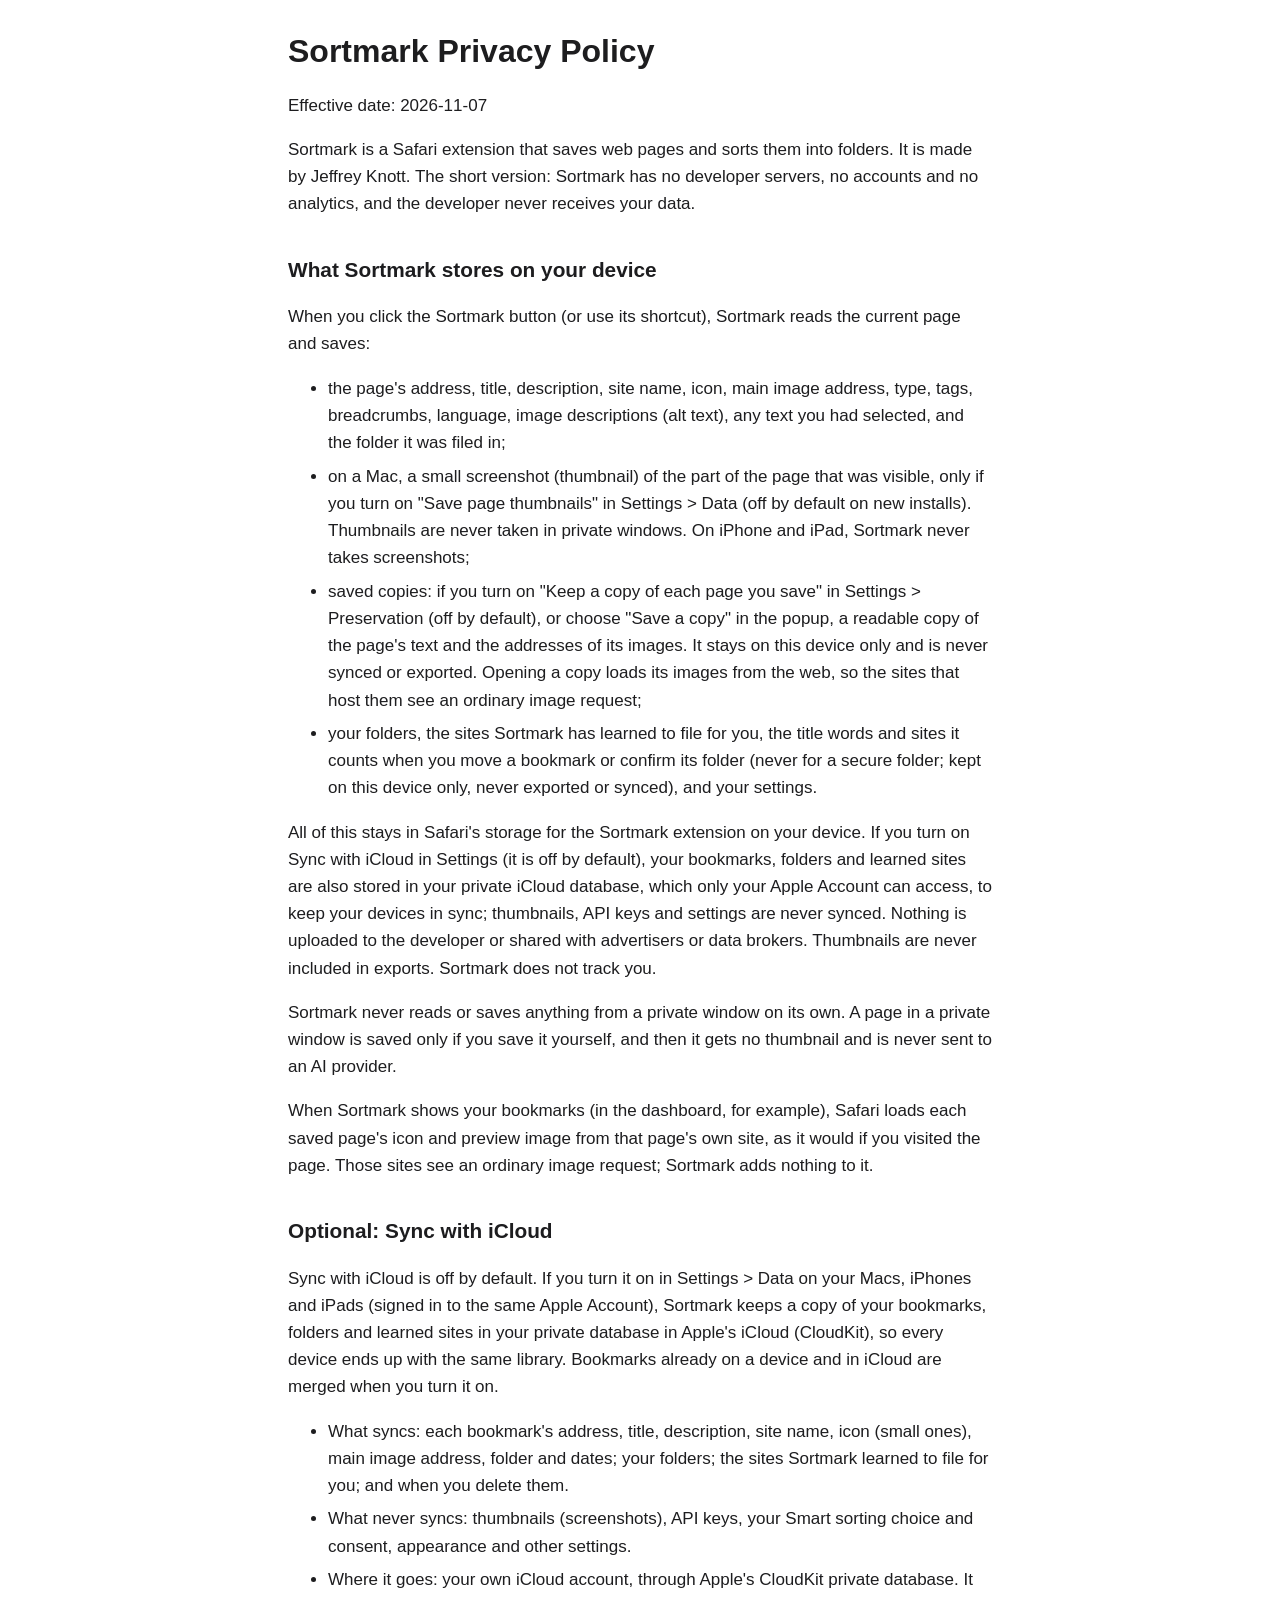
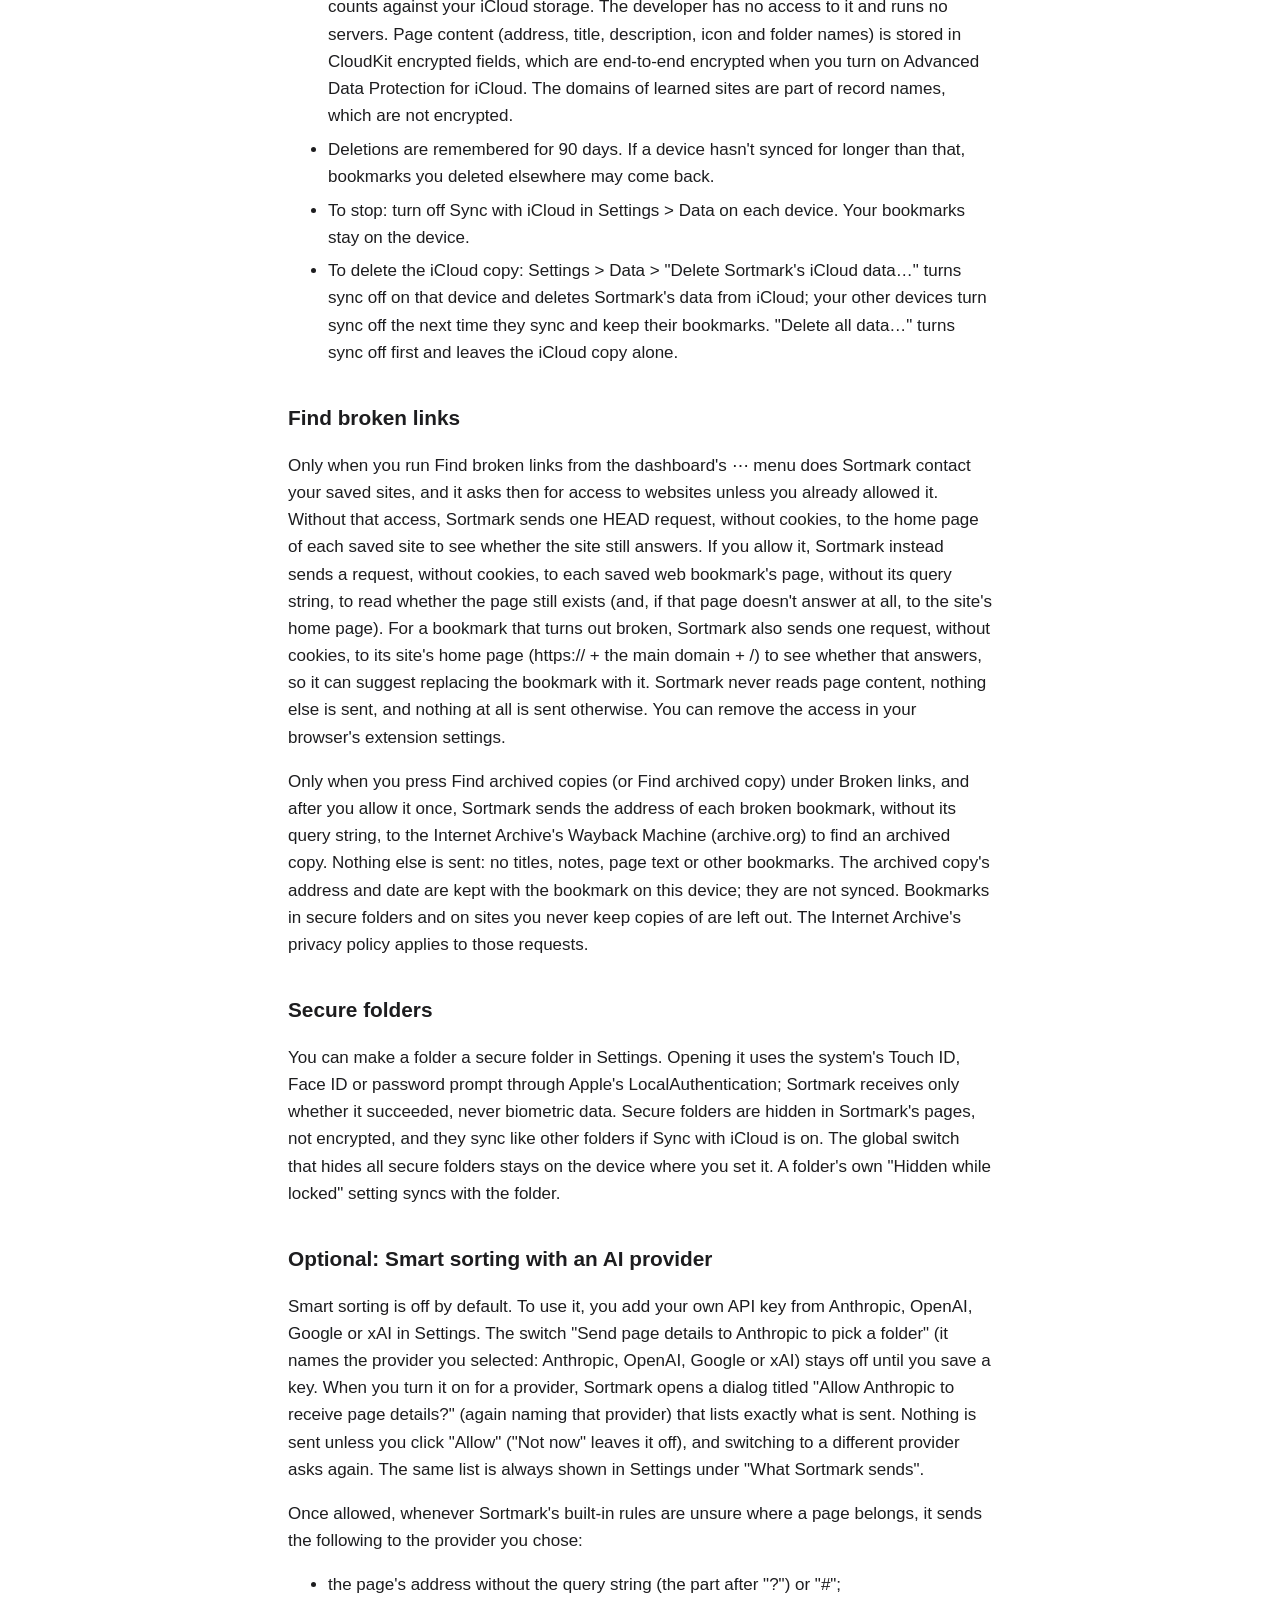
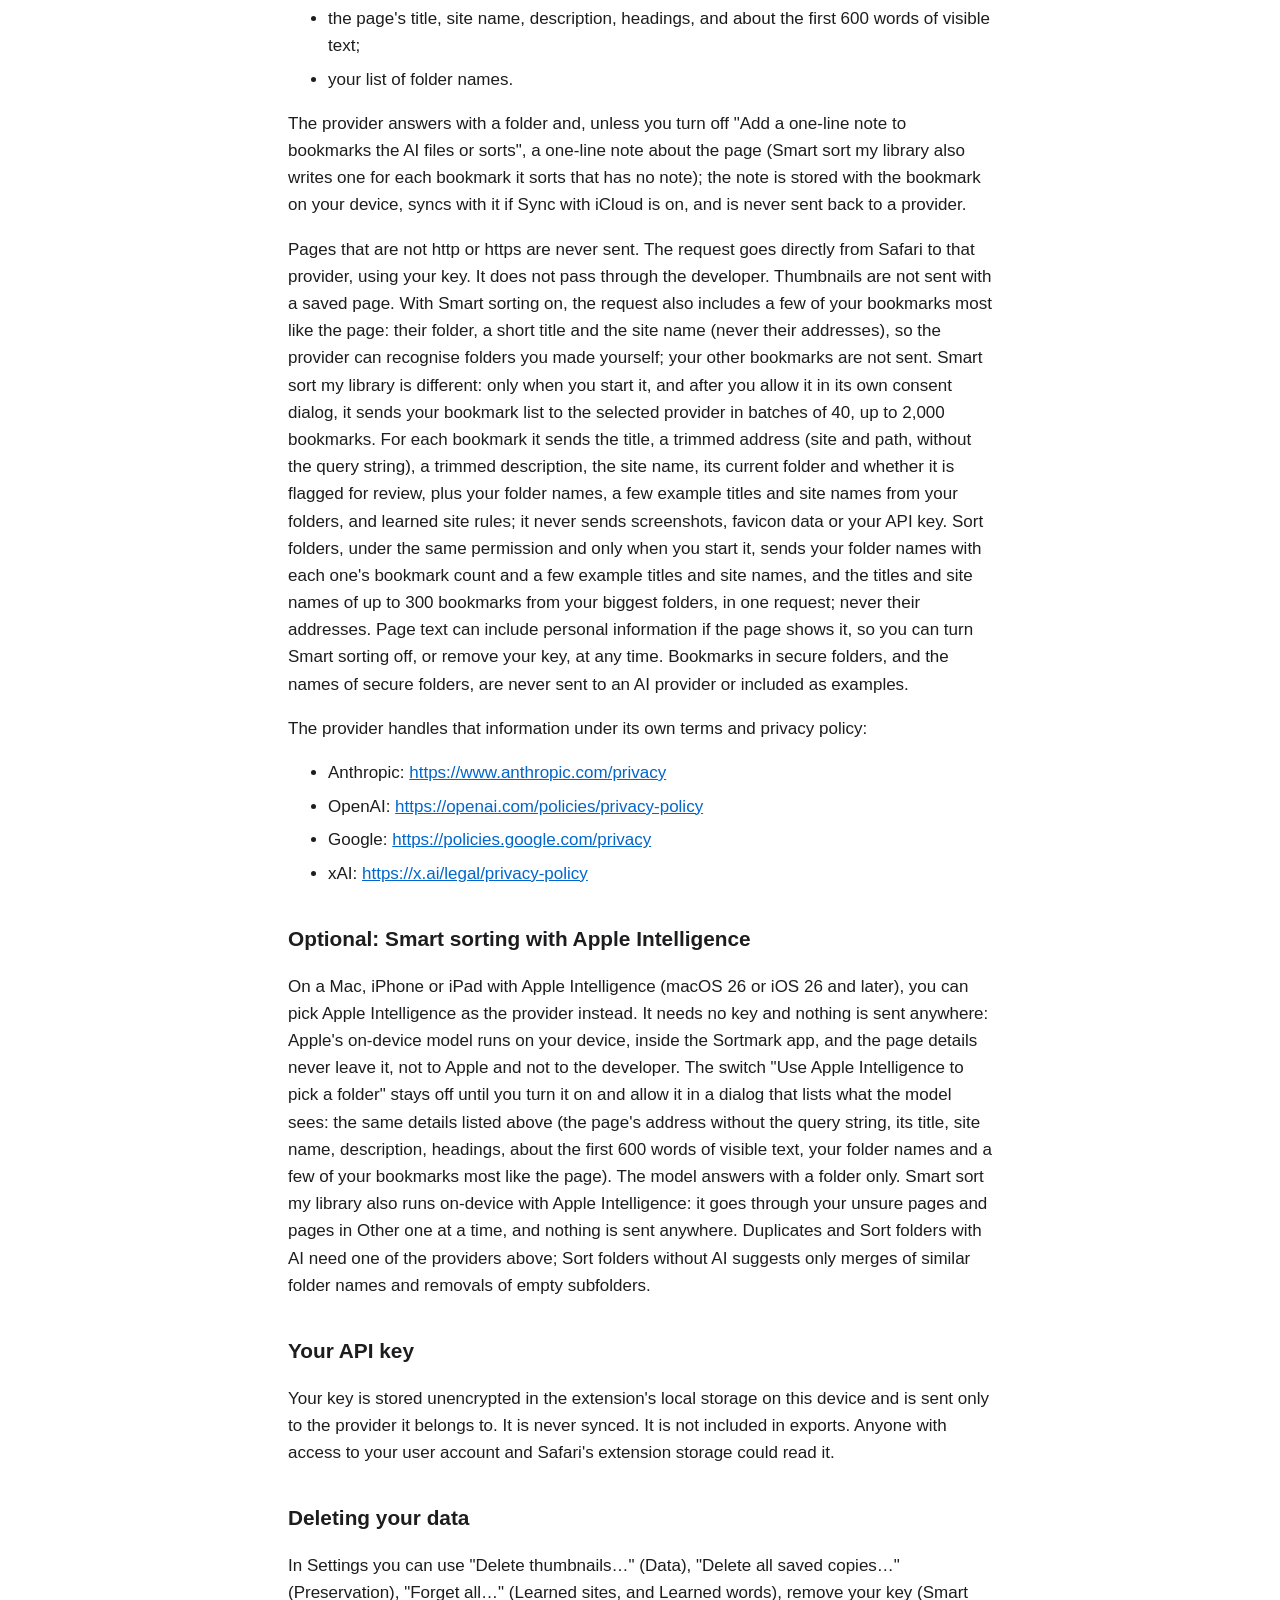
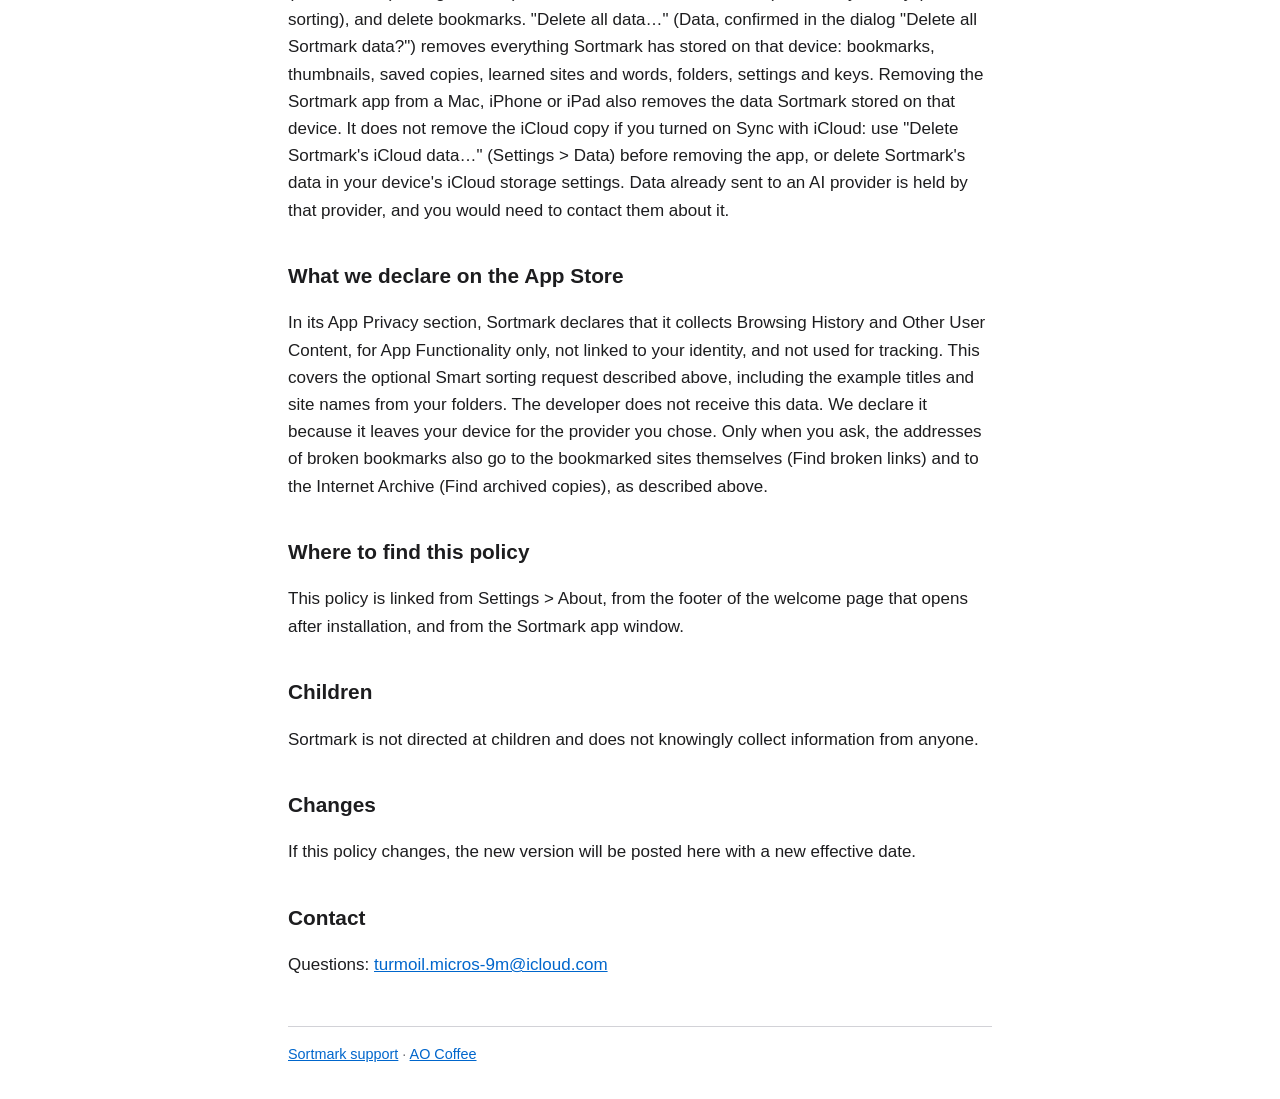
==== commit 02524422: "Sortmark privacy: secure folders never reach an AI provider Co-Authored-By: Claude Fable 5.1 <norepl" ====
--- a/sortmark/privacy/index.html
+++ b/sortmark/privacy/index.html
@@ -68,7 +68,7 @@
 
 <p>The provider answers with a folder and, unless you turn off "Add a one-line note to bookmarks the AI files or sorts", a one-line note about the page (Smart sort my library also writes one for each bookmark it sorts that has no note); the note is stored with the bookmark on your device, syncs with it if Sync with iCloud is on, and is never sent back to a provider.</p>
 
-<p>Pages that are not http or https are never sent. The request goes directly from Safari to that provider, using your key. It does not pass through the developer. Thumbnails are not sent with a saved page. With Smart sorting on, the request also includes a few of your bookmarks most like the page: their folder, a short title and the site name (never their addresses), so the provider can recognise folders you made yourself; your other bookmarks are not sent. Smart sort my library is different: only when you start it, and after you allow it in its own consent dialog, it sends your bookmark list to the selected provider in batches of 40, up to 2,000 bookmarks. For each bookmark it sends the title, a trimmed address (site and path, without the query string), a trimmed description, the site name, its current folder and whether it is flagged for review, plus your folder names, a few example titles and site names from your folders, and learned site rules; it never sends screenshots, favicon data or your API key. Sort folders, under the same permission and only when you start it, sends your folder names with each one's bookmark count and a few example titles and site names, and the titles and site names of up to 300 bookmarks from your biggest folders, in one request; never their addresses. Page text can include personal information if the page shows it, so you can turn Smart sorting off, or remove your key, at any time.</p>
+<p>Pages that are not http or https are never sent. The request goes directly from Safari to that provider, using your key. It does not pass through the developer. Thumbnails are not sent with a saved page. With Smart sorting on, the request also includes a few of your bookmarks most like the page: their folder, a short title and the site name (never their addresses), so the provider can recognise folders you made yourself; your other bookmarks are not sent. Smart sort my library is different: only when you start it, and after you allow it in its own consent dialog, it sends your bookmark list to the selected provider in batches of 40, up to 2,000 bookmarks. For each bookmark it sends the title, a trimmed address (site and path, without the query string), a trimmed description, the site name, its current folder and whether it is flagged for review, plus your folder names, a few example titles and site names from your folders, and learned site rules; it never sends screenshots, favicon data or your API key. Sort folders, under the same permission and only when you start it, sends your folder names with each one's bookmark count and a few example titles and site names, and the titles and site names of up to 300 bookmarks from your biggest folders, in one request; never their addresses. Page text can include personal information if the page shows it, so you can turn Smart sorting off, or remove your key, at any time. Bookmarks in secure folders, and the names of secure folders, are never sent to an AI provider or included as examples.</p>
 
 <p>The provider handles that information under its own terms and privacy policy:</p>
 
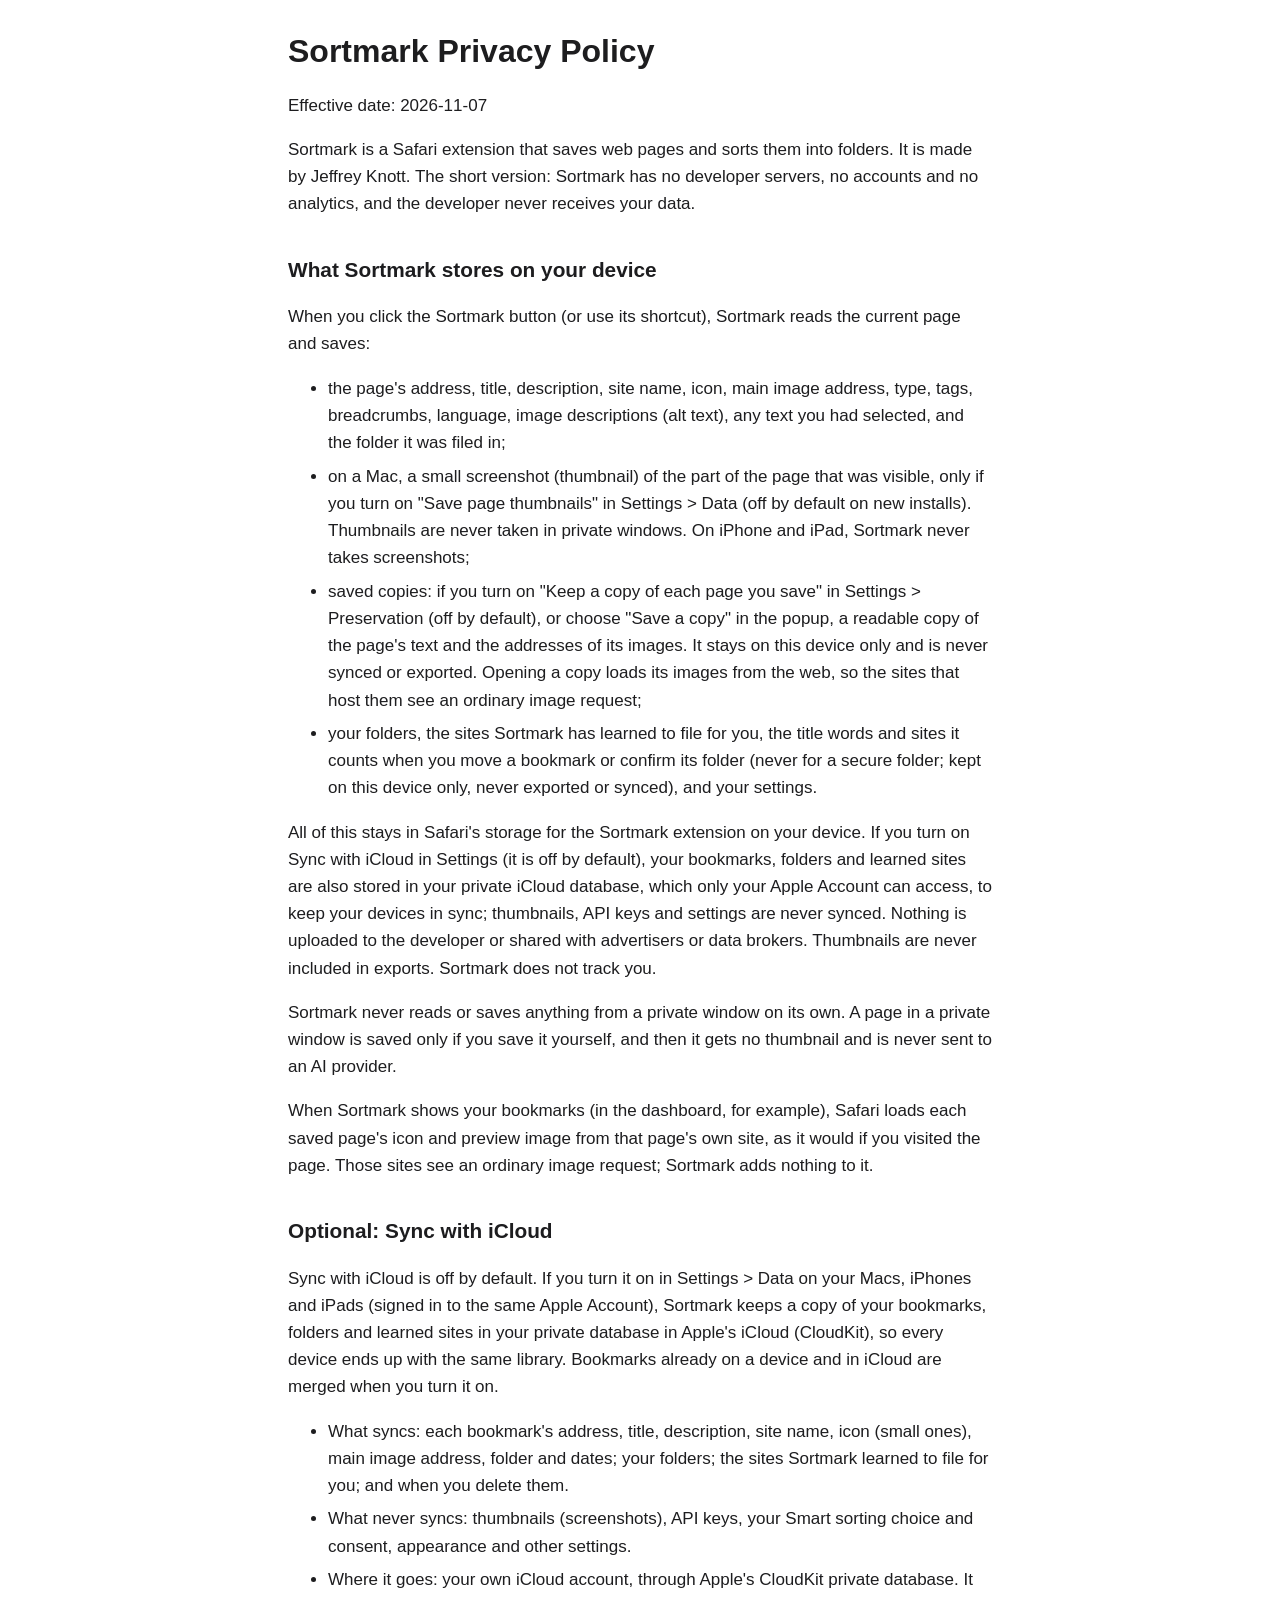
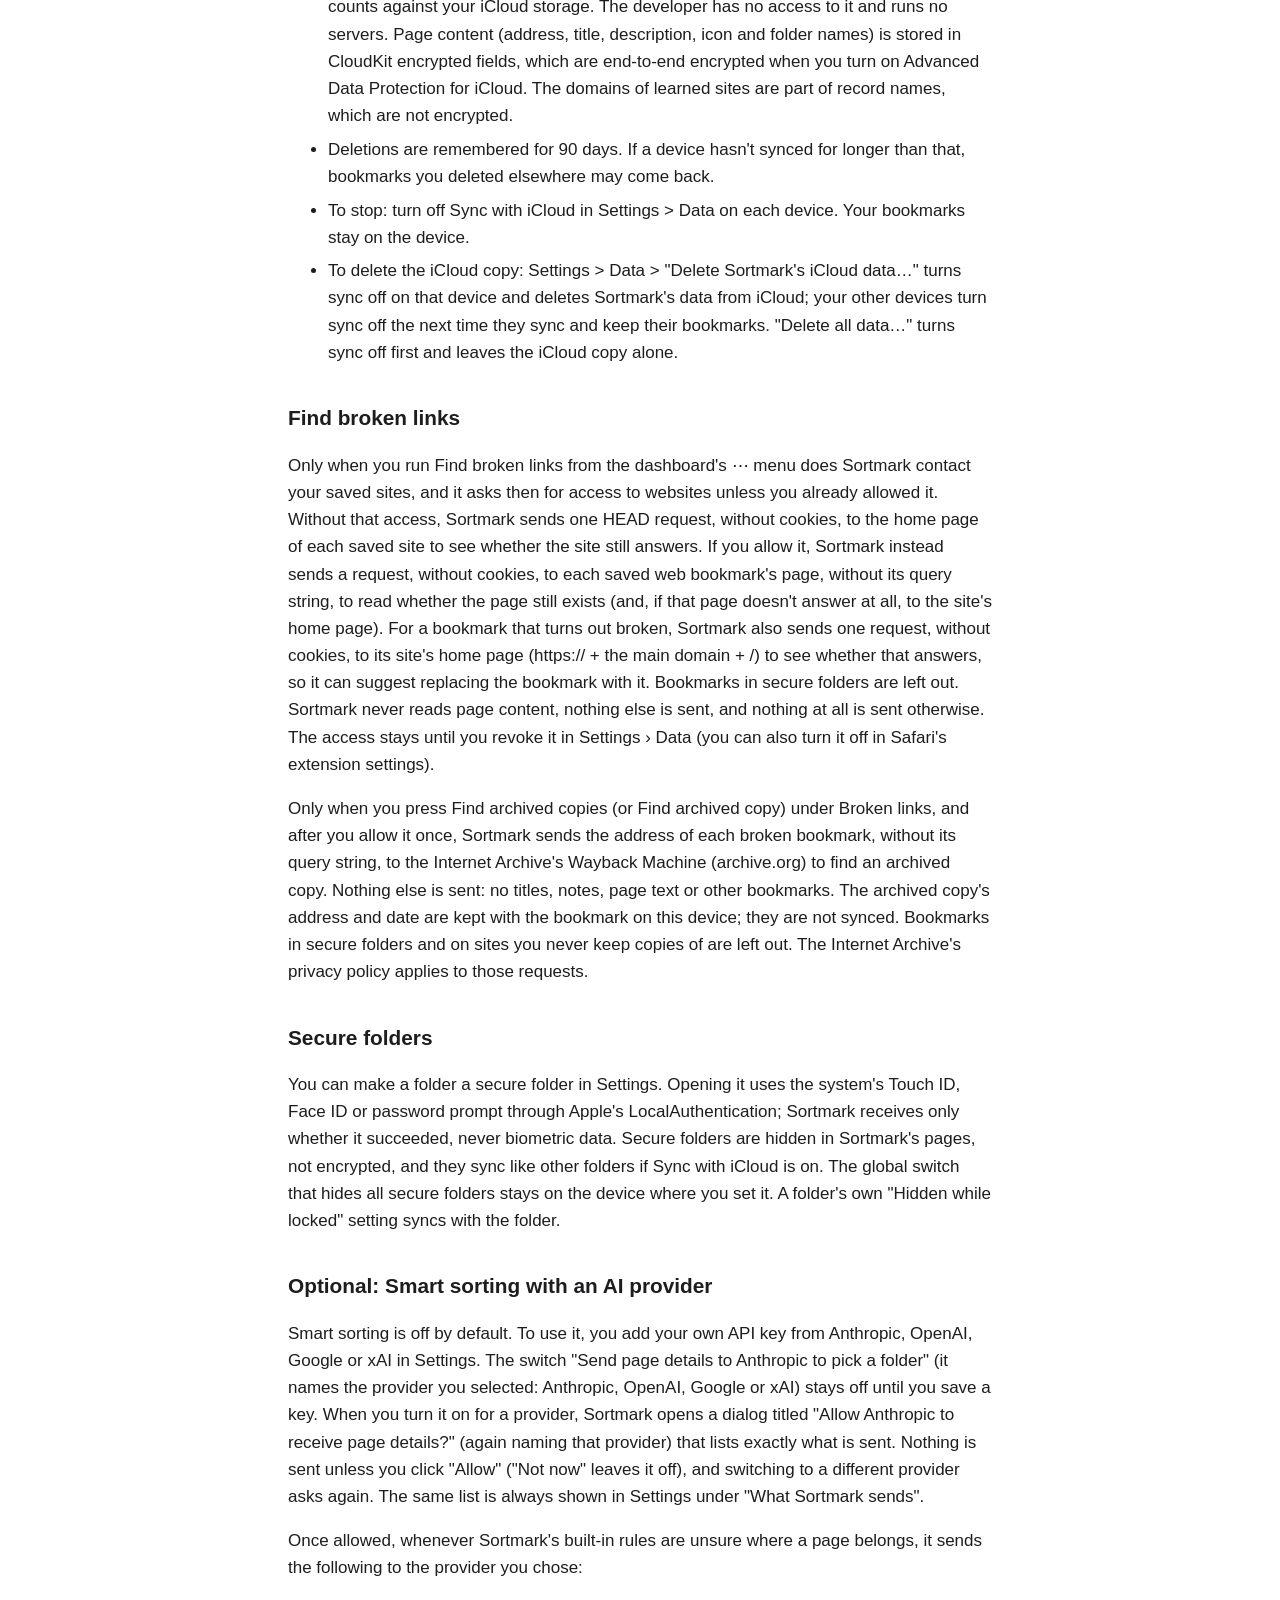
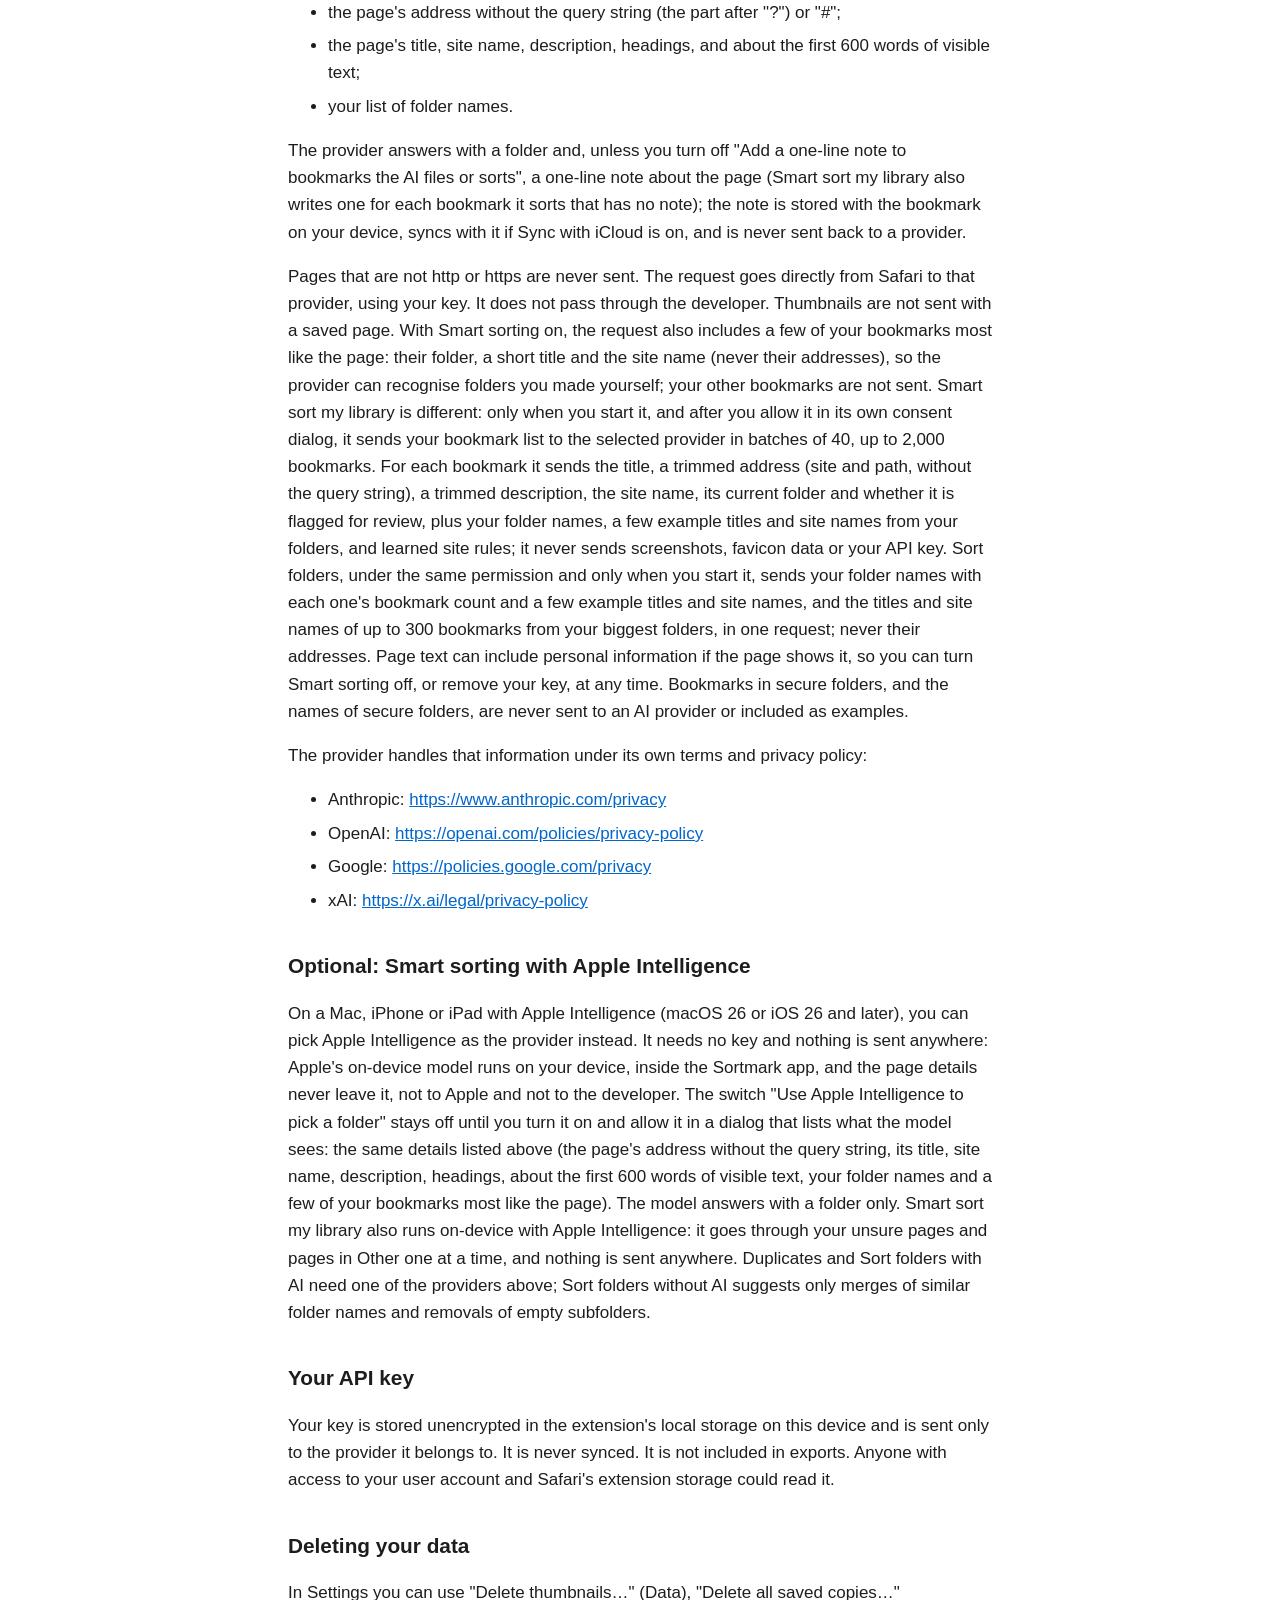
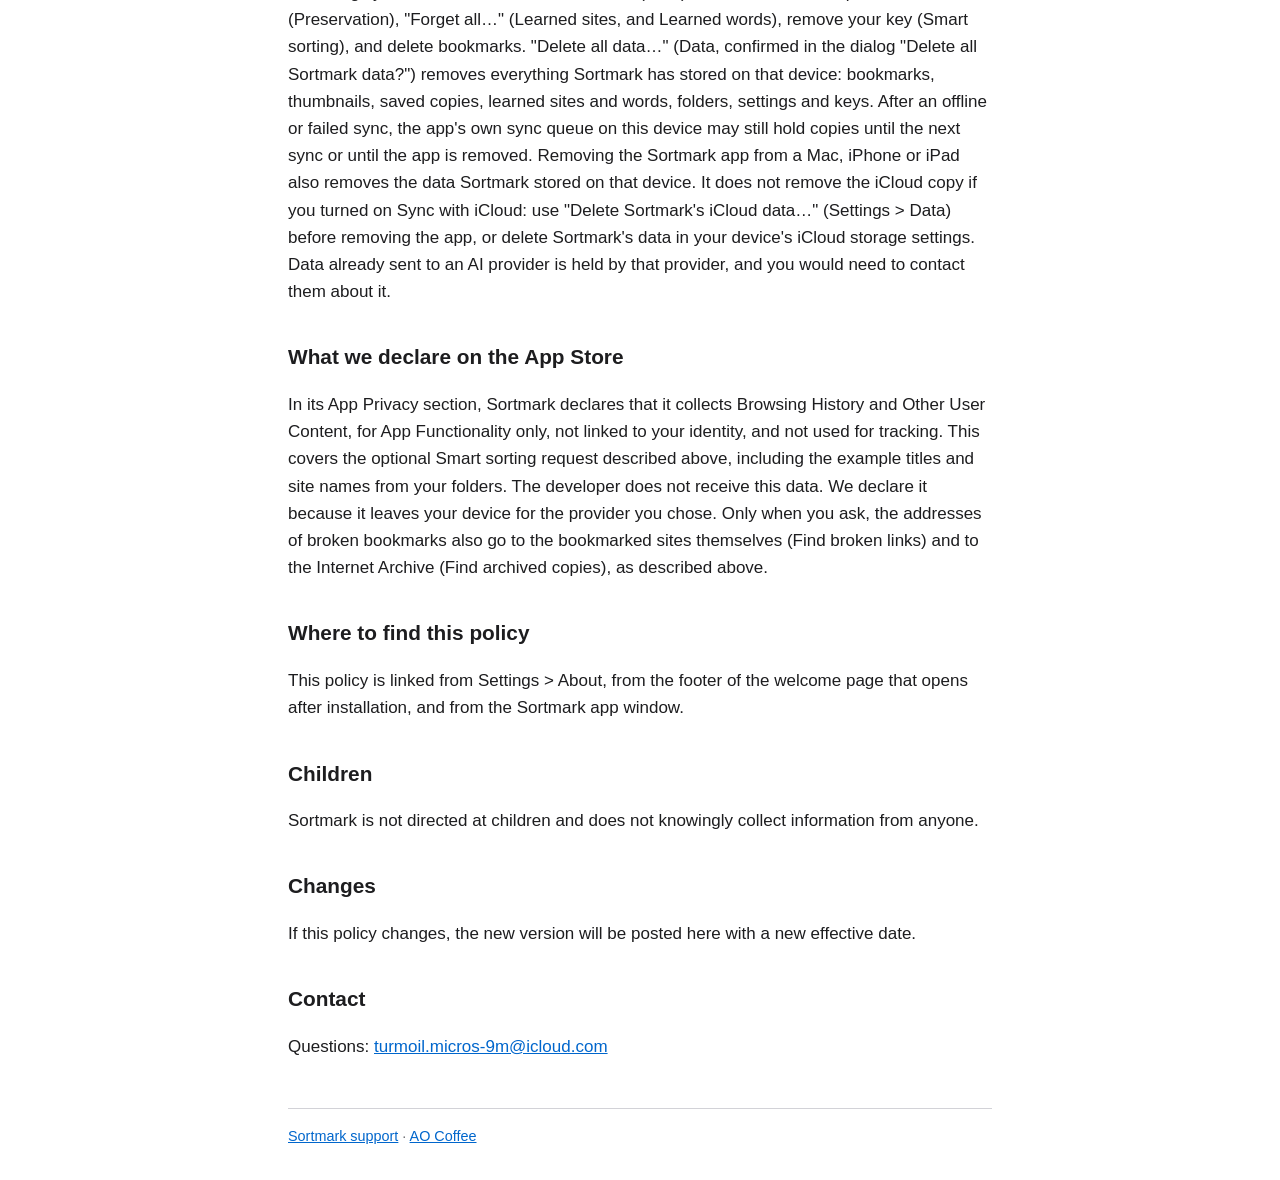
==== commit 93eb7317: "Sortmark privacy and support: toast says Delete; link check leaves secure folders out, access stays " ====
--- a/sortmark/privacy/index.html
+++ b/sortmark/privacy/index.html
@@ -46,7 +46,7 @@
 
 <h2>Find broken links</h2>
 
-<p>Only when you run Find broken links from the dashboard's ⋯ menu does Sortmark contact your saved sites, and it asks then for access to websites unless you already allowed it. Without that access, Sortmark sends one HEAD request, without cookies, to the home page of each saved site to see whether the site still answers. If you allow it, Sortmark instead sends a request, without cookies, to each saved web bookmark's page, without its query string, to read whether the page still exists (and, if that page doesn't answer at all, to the site's home page). For a bookmark that turns out broken, Sortmark also sends one request, without cookies, to its site's home page (https:// + the main domain + /) to see whether that answers, so it can suggest replacing the bookmark with it. Sortmark never reads page content, nothing else is sent, and nothing at all is sent otherwise. You can remove the access in your browser's extension settings.</p>
+<p>Only when you run Find broken links from the dashboard's ⋯ menu does Sortmark contact your saved sites, and it asks then for access to websites unless you already allowed it. Without that access, Sortmark sends one HEAD request, without cookies, to the home page of each saved site to see whether the site still answers. If you allow it, Sortmark instead sends a request, without cookies, to each saved web bookmark's page, without its query string, to read whether the page still exists (and, if that page doesn't answer at all, to the site's home page). For a bookmark that turns out broken, Sortmark also sends one request, without cookies, to its site's home page (https:// + the main domain + /) to see whether that answers, so it can suggest replacing the bookmark with it. Bookmarks in secure folders are left out. Sortmark never reads page content, nothing else is sent, and nothing at all is sent otherwise. The access stays until you revoke it in Settings › Data (you can also turn it off in Safari's extension settings).</p>
 
 <p>Only when you press Find archived copies (or Find archived copy) under Broken links, and after you allow it once, Sortmark sends the address of each broken bookmark, without its query string, to the Internet Archive's Wayback Machine (archive.org) to find an archived copy. Nothing else is sent: no titles, notes, page text or other bookmarks. The archived copy's address and date are kept with the bookmark on this device; they are not synced. Bookmarks in secure folders and on sites you never keep copies of are left out. The Internet Archive's privacy policy applies to those requests.</p>
 
@@ -89,7 +89,7 @@
 
 <h2>Deleting your data</h2>
 
-<p>In Settings you can use "Delete thumbnails…" (Data), "Delete all saved copies…" (Preservation), "Forget all…" (Learned sites, and Learned words), remove your key (Smart sorting), and delete bookmarks. "Delete all data…" (Data, confirmed in the dialog "Delete all Sortmark data?") removes everything Sortmark has stored on that device: bookmarks, thumbnails, saved copies, learned sites and words, folders, settings and keys. Removing the Sortmark app from a Mac, iPhone or iPad also removes the data Sortmark stored on that device. It does not remove the iCloud copy if you turned on Sync with iCloud: use "Delete Sortmark's iCloud data…" (Settings &gt; Data) before removing the app, or delete Sortmark's data in your device's iCloud storage settings. Data already sent to an AI provider is held by that provider, and you would need to contact them about it.</p>
+<p>In Settings you can use "Delete thumbnails…" (Data), "Delete all saved copies…" (Preservation), "Forget all…" (Learned sites, and Learned words), remove your key (Smart sorting), and delete bookmarks. "Delete all data…" (Data, confirmed in the dialog "Delete all Sortmark data?") removes everything Sortmark has stored on that device: bookmarks, thumbnails, saved copies, learned sites and words, folders, settings and keys. After an offline or failed sync, the app's own sync queue on this device may still hold copies until the next sync or until the app is removed. Removing the Sortmark app from a Mac, iPhone or iPad also removes the data Sortmark stored on that device. It does not remove the iCloud copy if you turned on Sync with iCloud: use "Delete Sortmark's iCloud data…" (Settings &gt; Data) before removing the app, or delete Sortmark's data in your device's iCloud storage settings. Data already sent to an AI provider is held by that provider, and you would need to contact them about it.</p>
 
 <h2>What we declare on the App Store</h2>
 
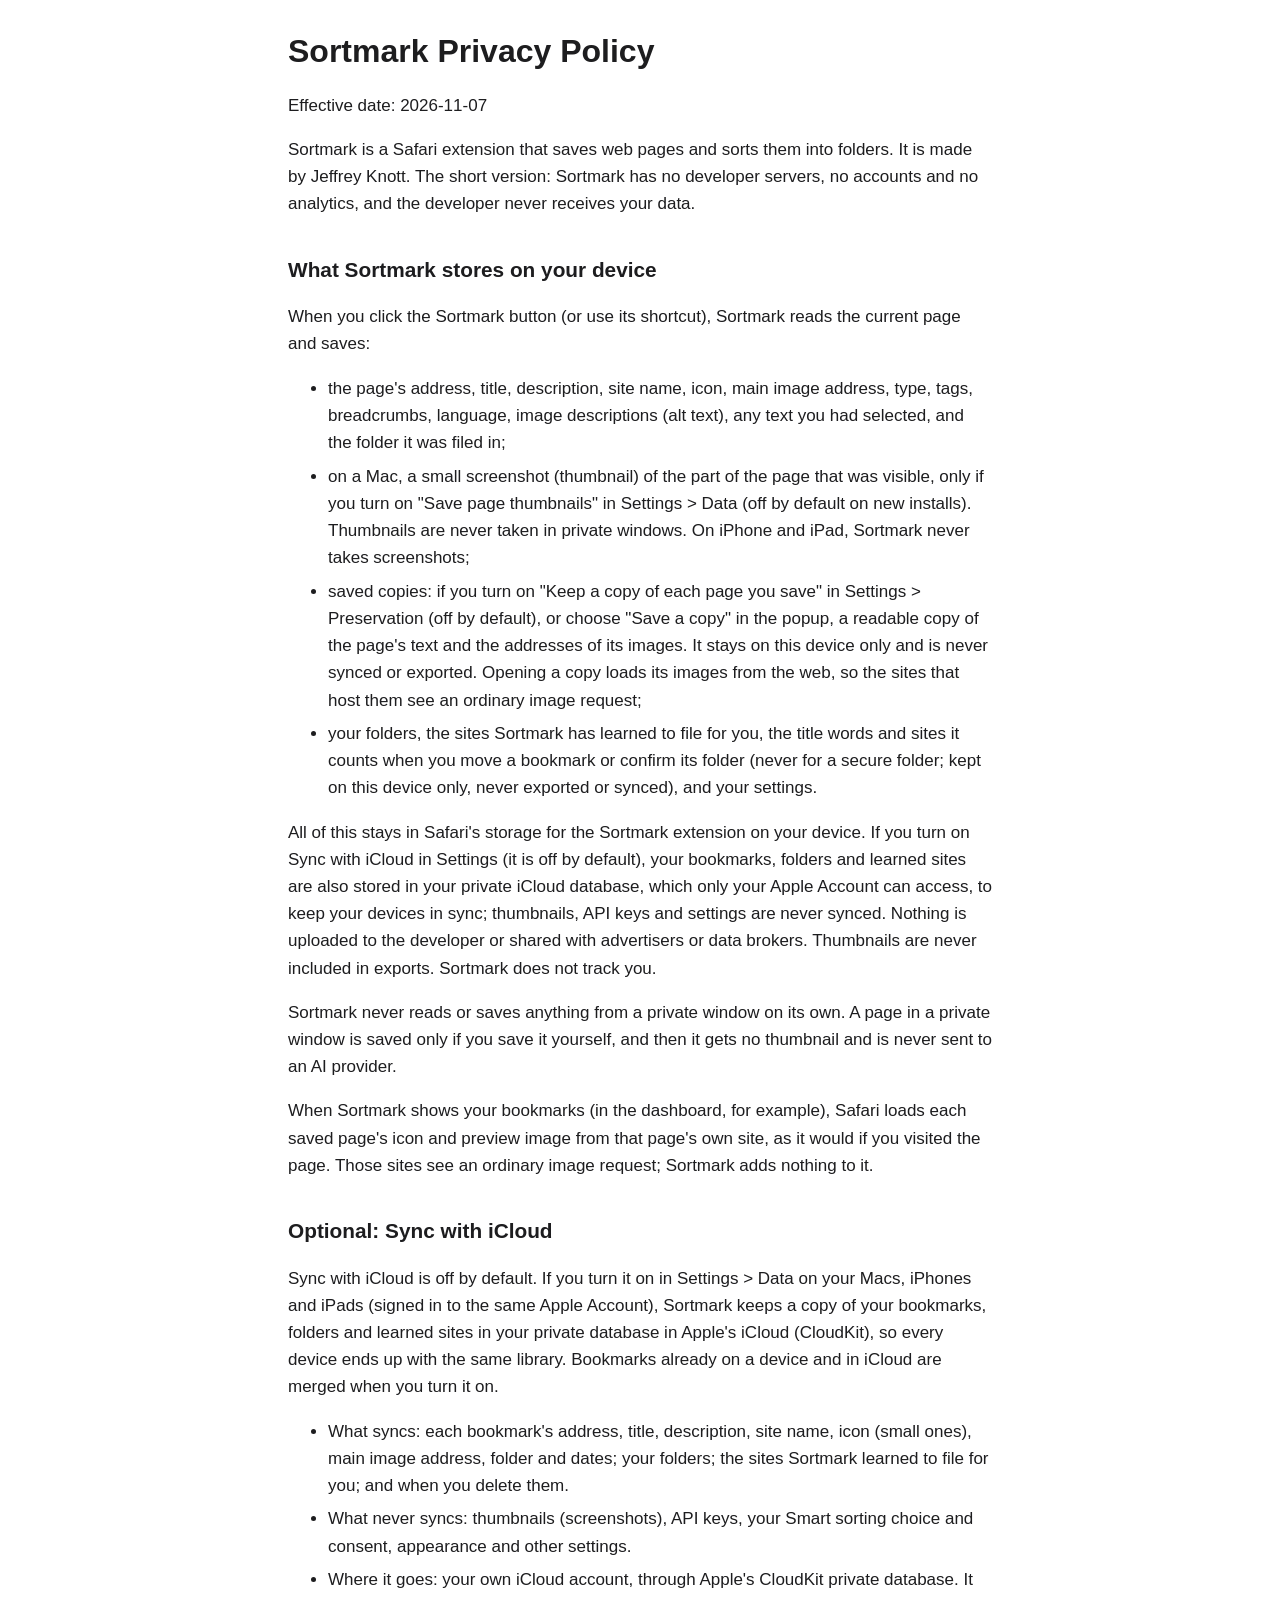
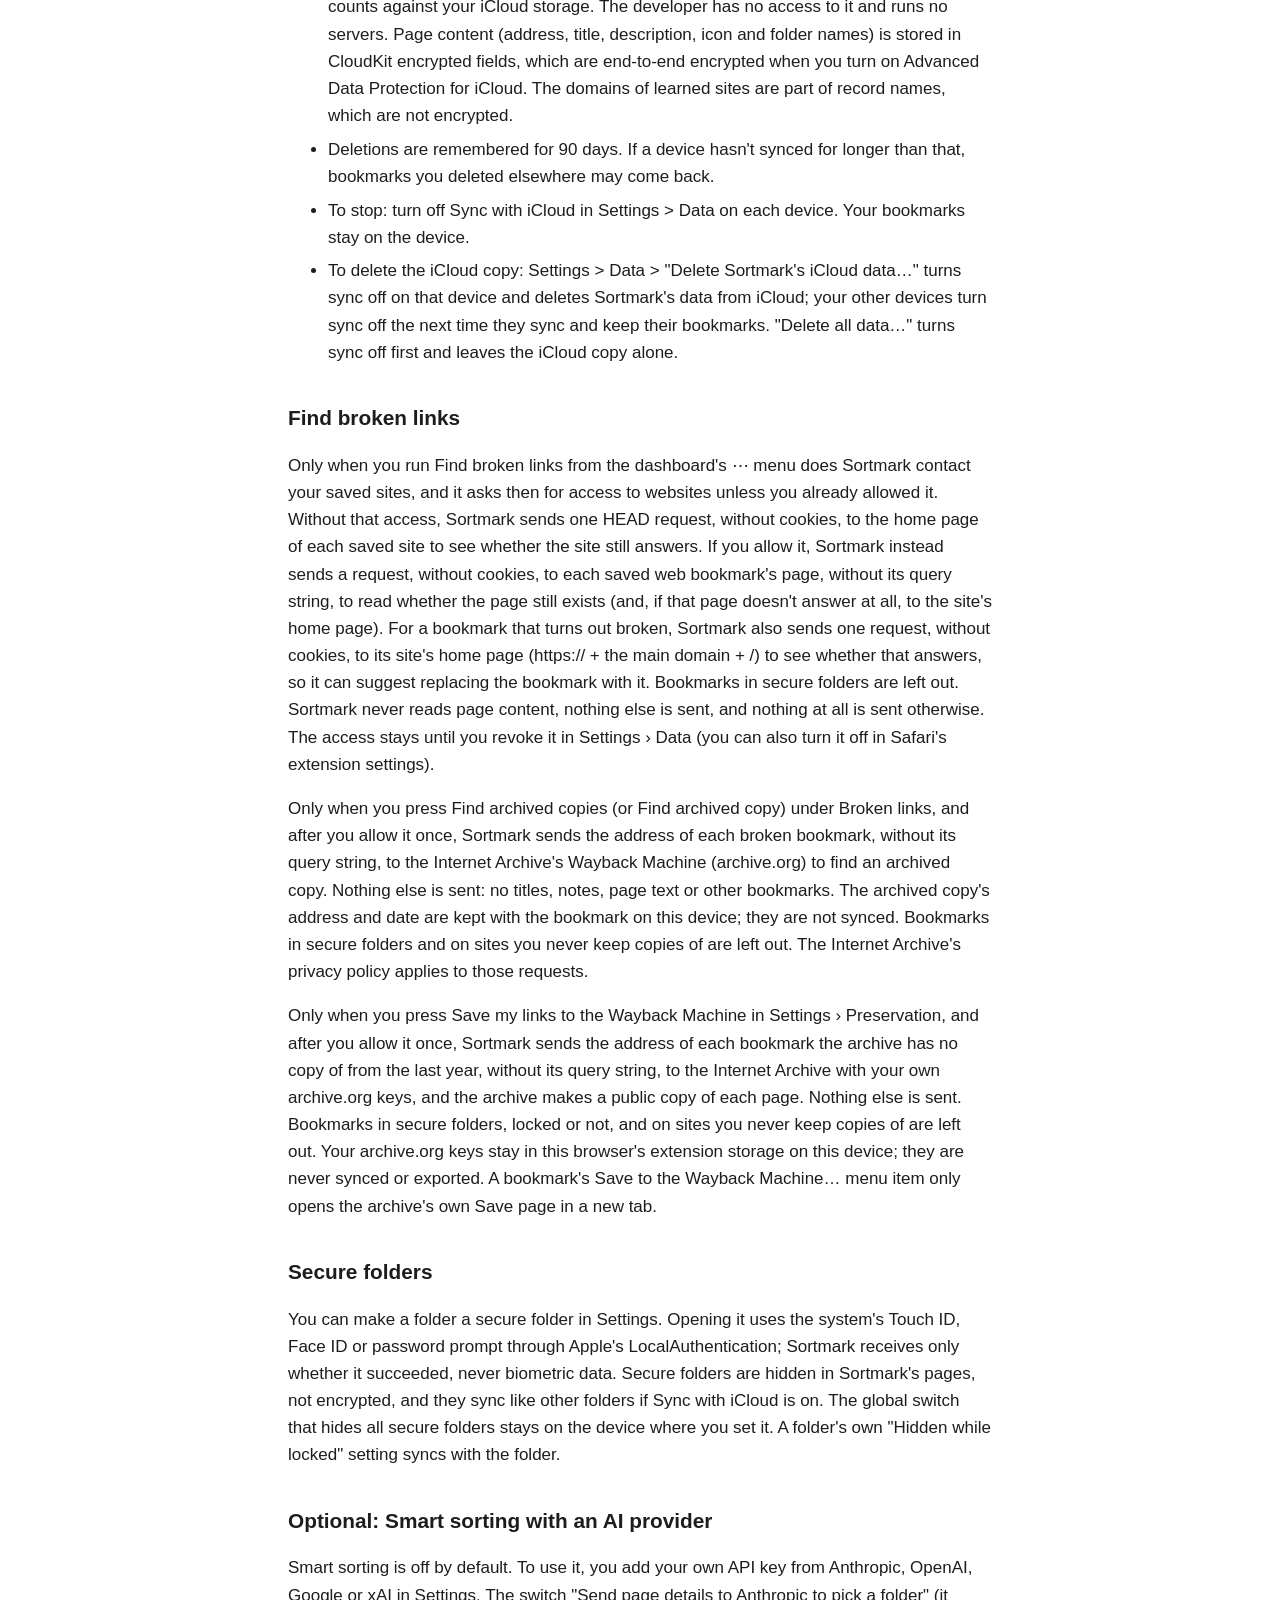
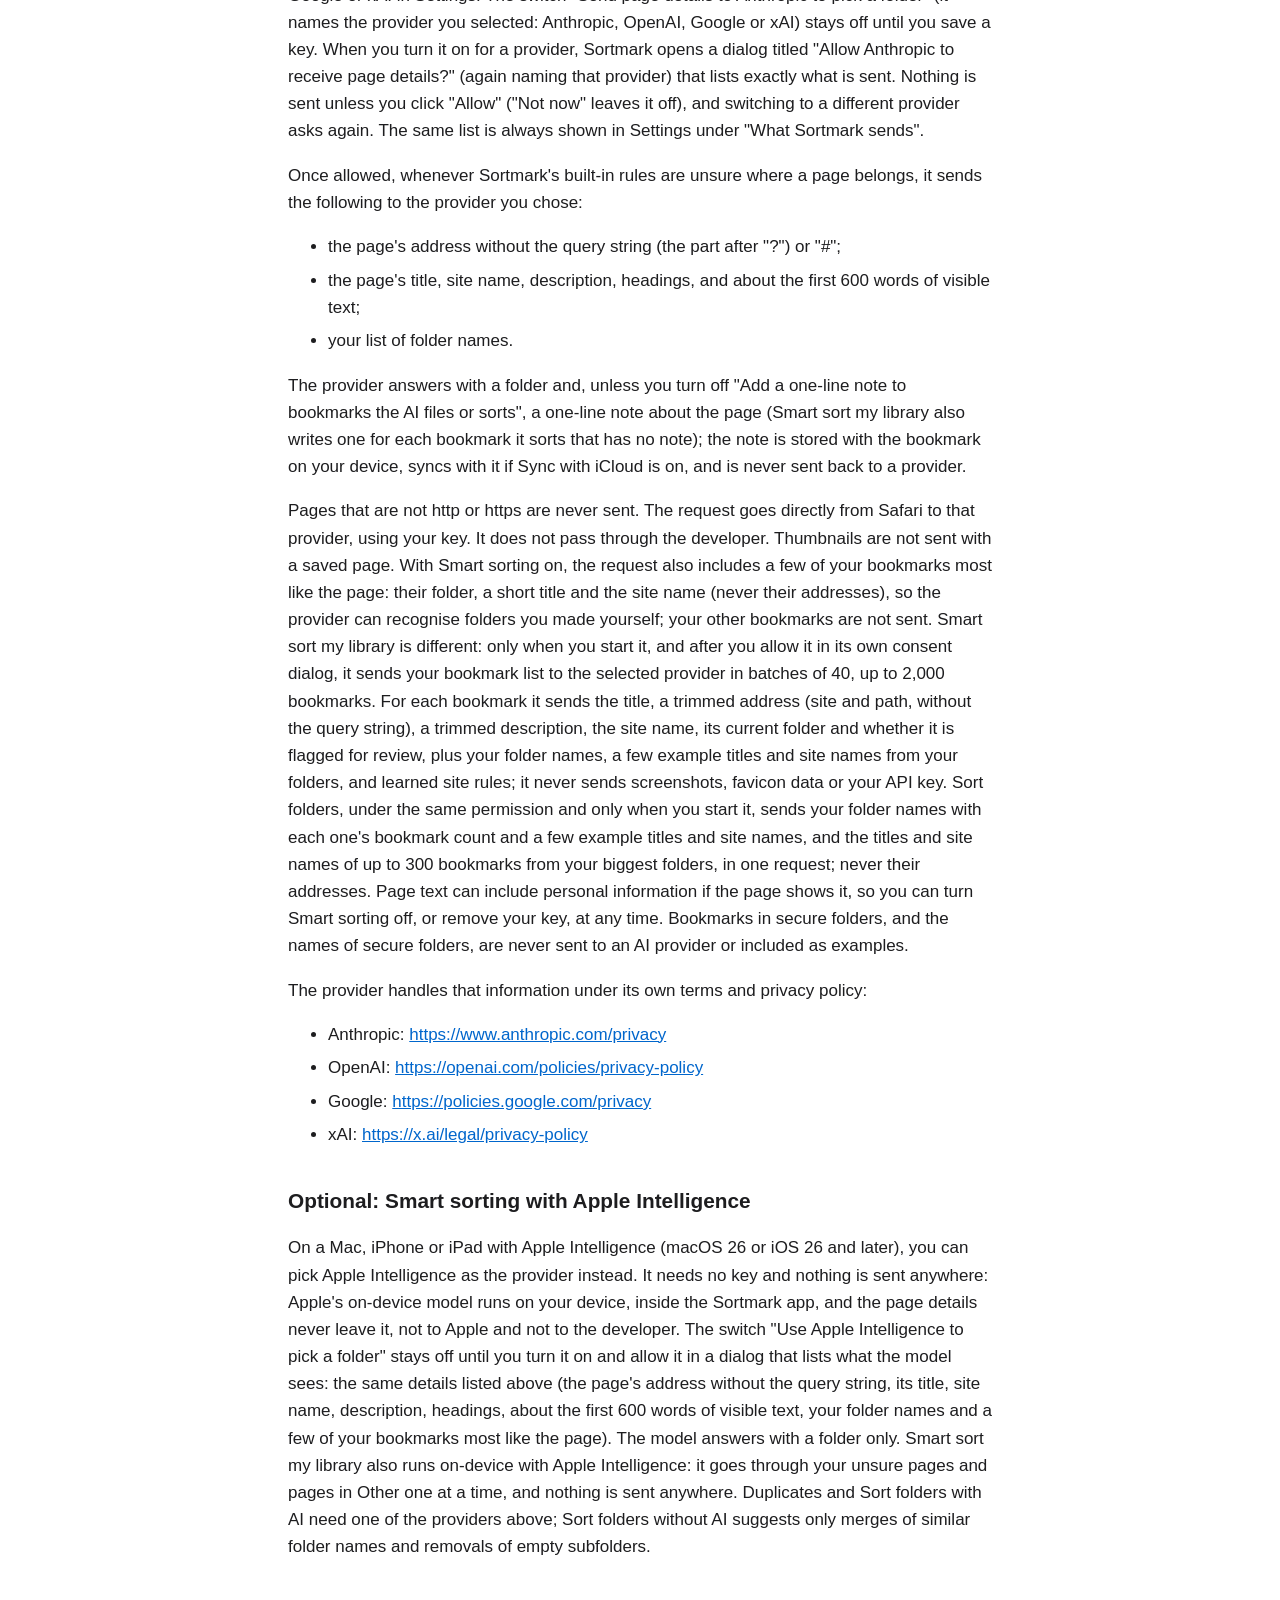
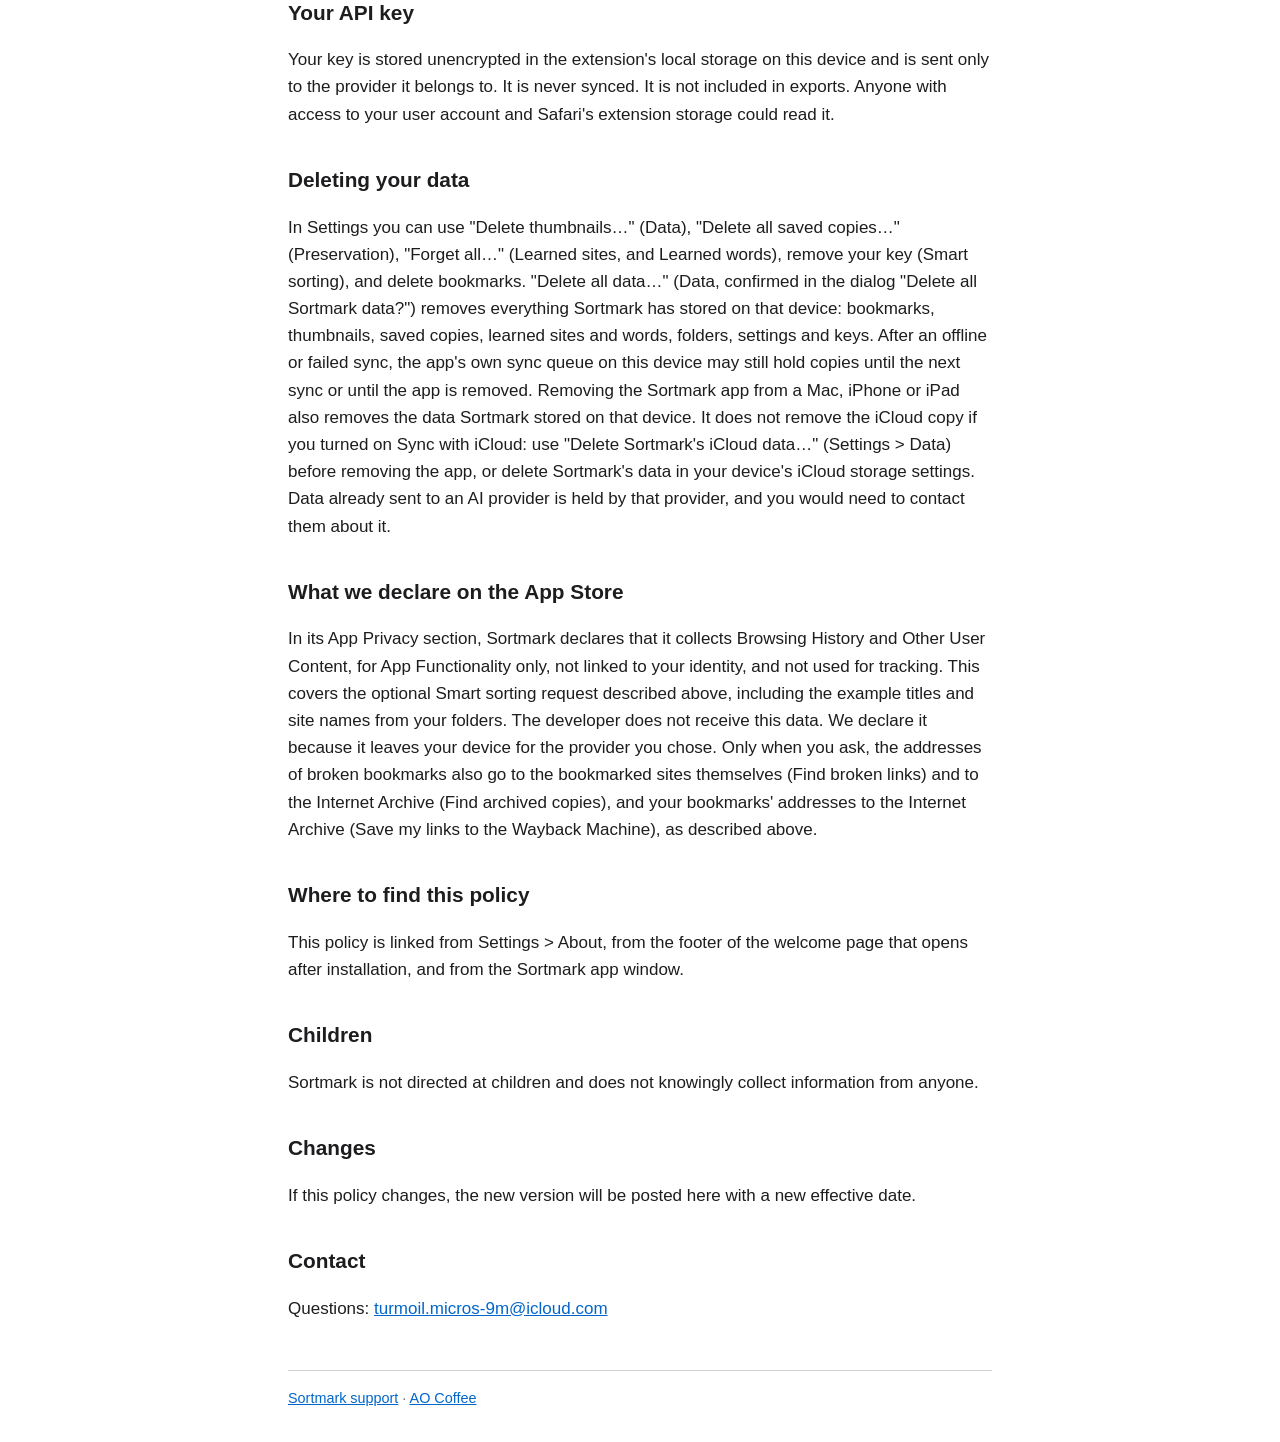
==== commit cff33c4d: "Privacy: Save my links to the Wayback Machine Co-Authored-By: Claude Fable 5.1 <noreply@anthropic.co" ====
--- a/sortmark/privacy/index.html
+++ b/sortmark/privacy/index.html
@@ -50,6 +50,8 @@
 
 <p>Only when you press Find archived copies (or Find archived copy) under Broken links, and after you allow it once, Sortmark sends the address of each broken bookmark, without its query string, to the Internet Archive's Wayback Machine (archive.org) to find an archived copy. Nothing else is sent: no titles, notes, page text or other bookmarks. The archived copy's address and date are kept with the bookmark on this device; they are not synced. Bookmarks in secure folders and on sites you never keep copies of are left out. The Internet Archive's privacy policy applies to those requests.</p>
 
+<p>Only when you press Save my links to the Wayback Machine in Settings › Preservation, and after you allow it once, Sortmark sends the address of each bookmark the archive has no copy of from the last year, without its query string, to the Internet Archive with your own archive.org keys, and the archive makes a public copy of each page. Nothing else is sent. Bookmarks in secure folders, locked or not, and on sites you never keep copies of are left out. Your archive.org keys stay in this browser's extension storage on this device; they are never synced or exported. A bookmark's Save to the Wayback Machine… menu item only opens the archive's own Save page in a new tab.</p>
+
 <h2>Secure folders</h2>
 
 <p>You can make a folder a secure folder in Settings. Opening it uses the system's Touch ID, Face ID or password prompt through Apple's LocalAuthentication; Sortmark receives only whether it succeeded, never biometric data. Secure folders are hidden in Sortmark's pages, not encrypted, and they sync like other folders if Sync with iCloud is on. The global switch that hides all secure folders stays on the device where you set it. A folder's own "Hidden while locked" setting syncs with the folder.</p>
@@ -93,7 +95,7 @@
 
 <h2>What we declare on the App Store</h2>
 
-<p>In its App Privacy section, Sortmark declares that it collects Browsing History and Other User Content, for App Functionality only, not linked to your identity, and not used for tracking. This covers the optional Smart sorting request described above, including the example titles and site names from your folders. The developer does not receive this data. We declare it because it leaves your device for the provider you chose. Only when you ask, the addresses of broken bookmarks also go to the bookmarked sites themselves (Find broken links) and to the Internet Archive (Find archived copies), as described above.</p>
+<p>In its App Privacy section, Sortmark declares that it collects Browsing History and Other User Content, for App Functionality only, not linked to your identity, and not used for tracking. This covers the optional Smart sorting request described above, including the example titles and site names from your folders. The developer does not receive this data. We declare it because it leaves your device for the provider you chose. Only when you ask, the addresses of broken bookmarks also go to the bookmarked sites themselves (Find broken links) and to the Internet Archive (Find archived copies), and your bookmarks' addresses to the Internet Archive (Save my links to the Wayback Machine), as described above.</p>
 
 <h2>Where to find this policy</h2>
 
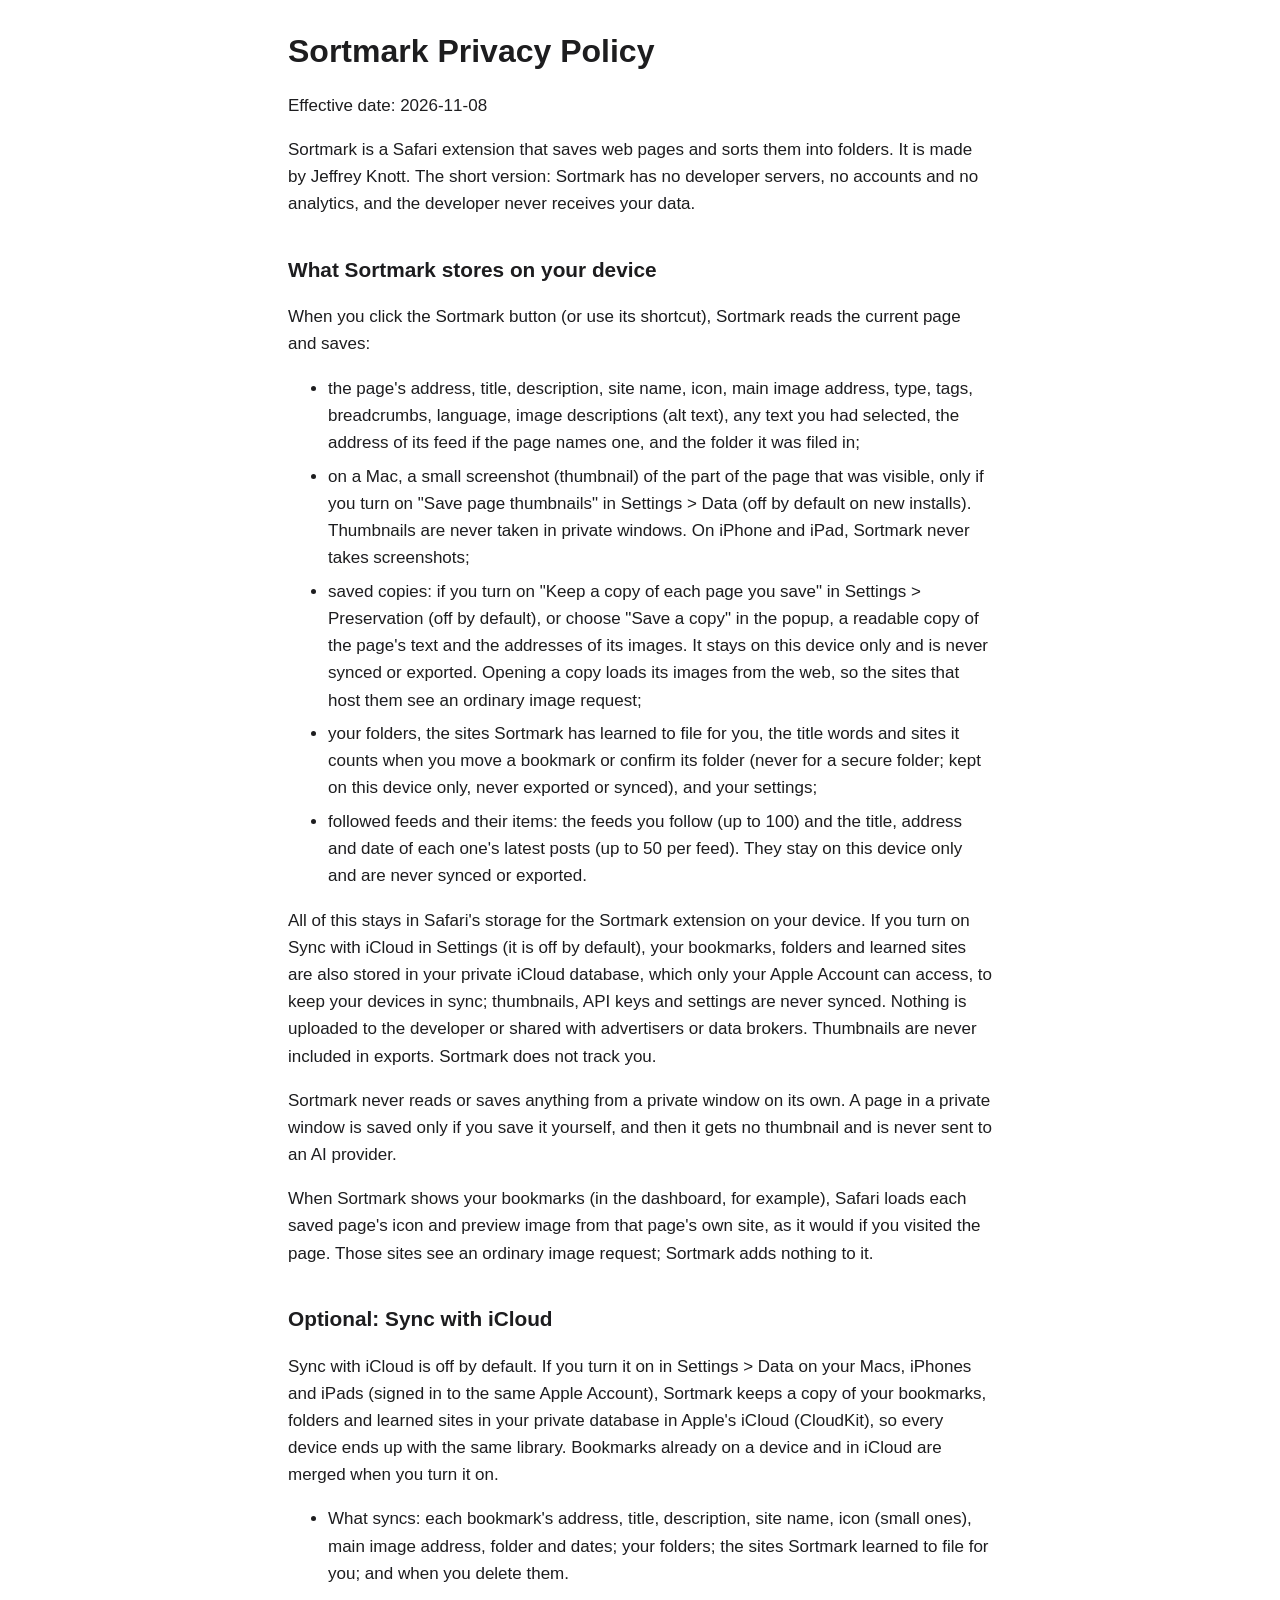
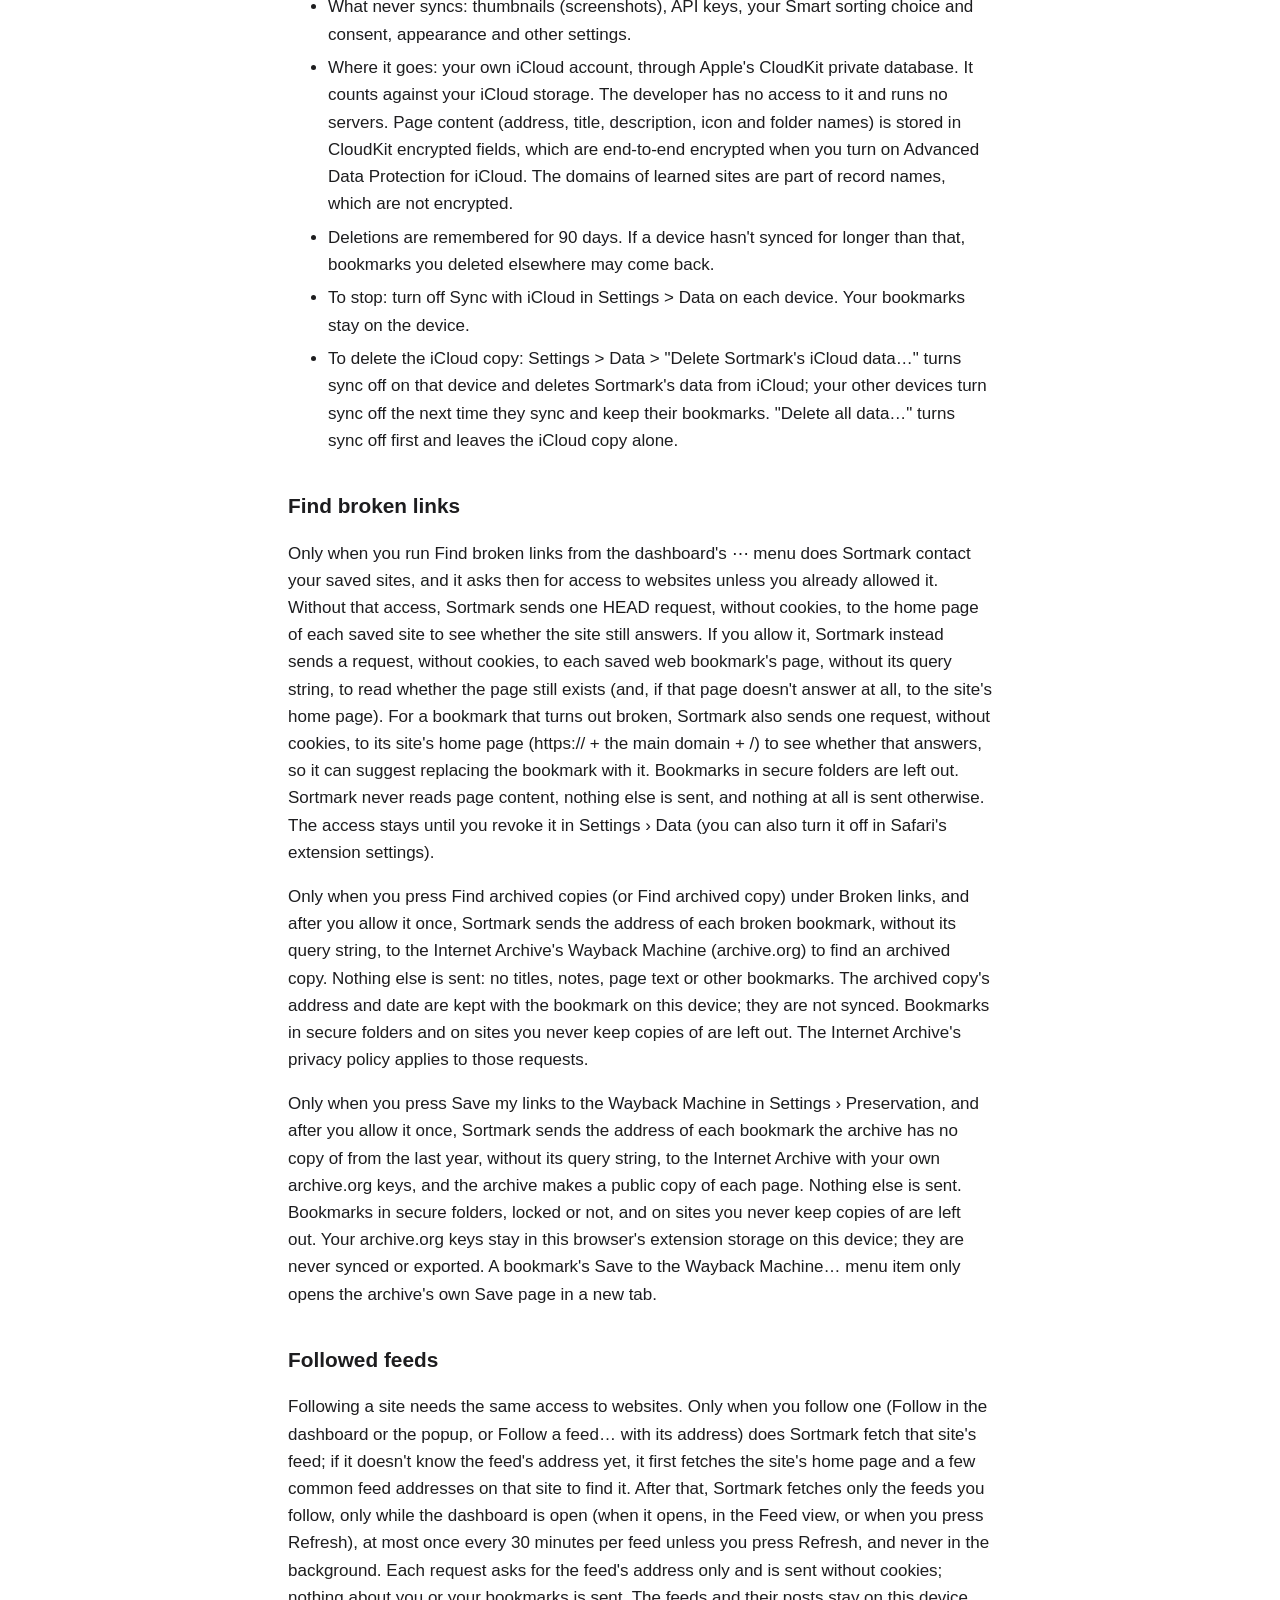
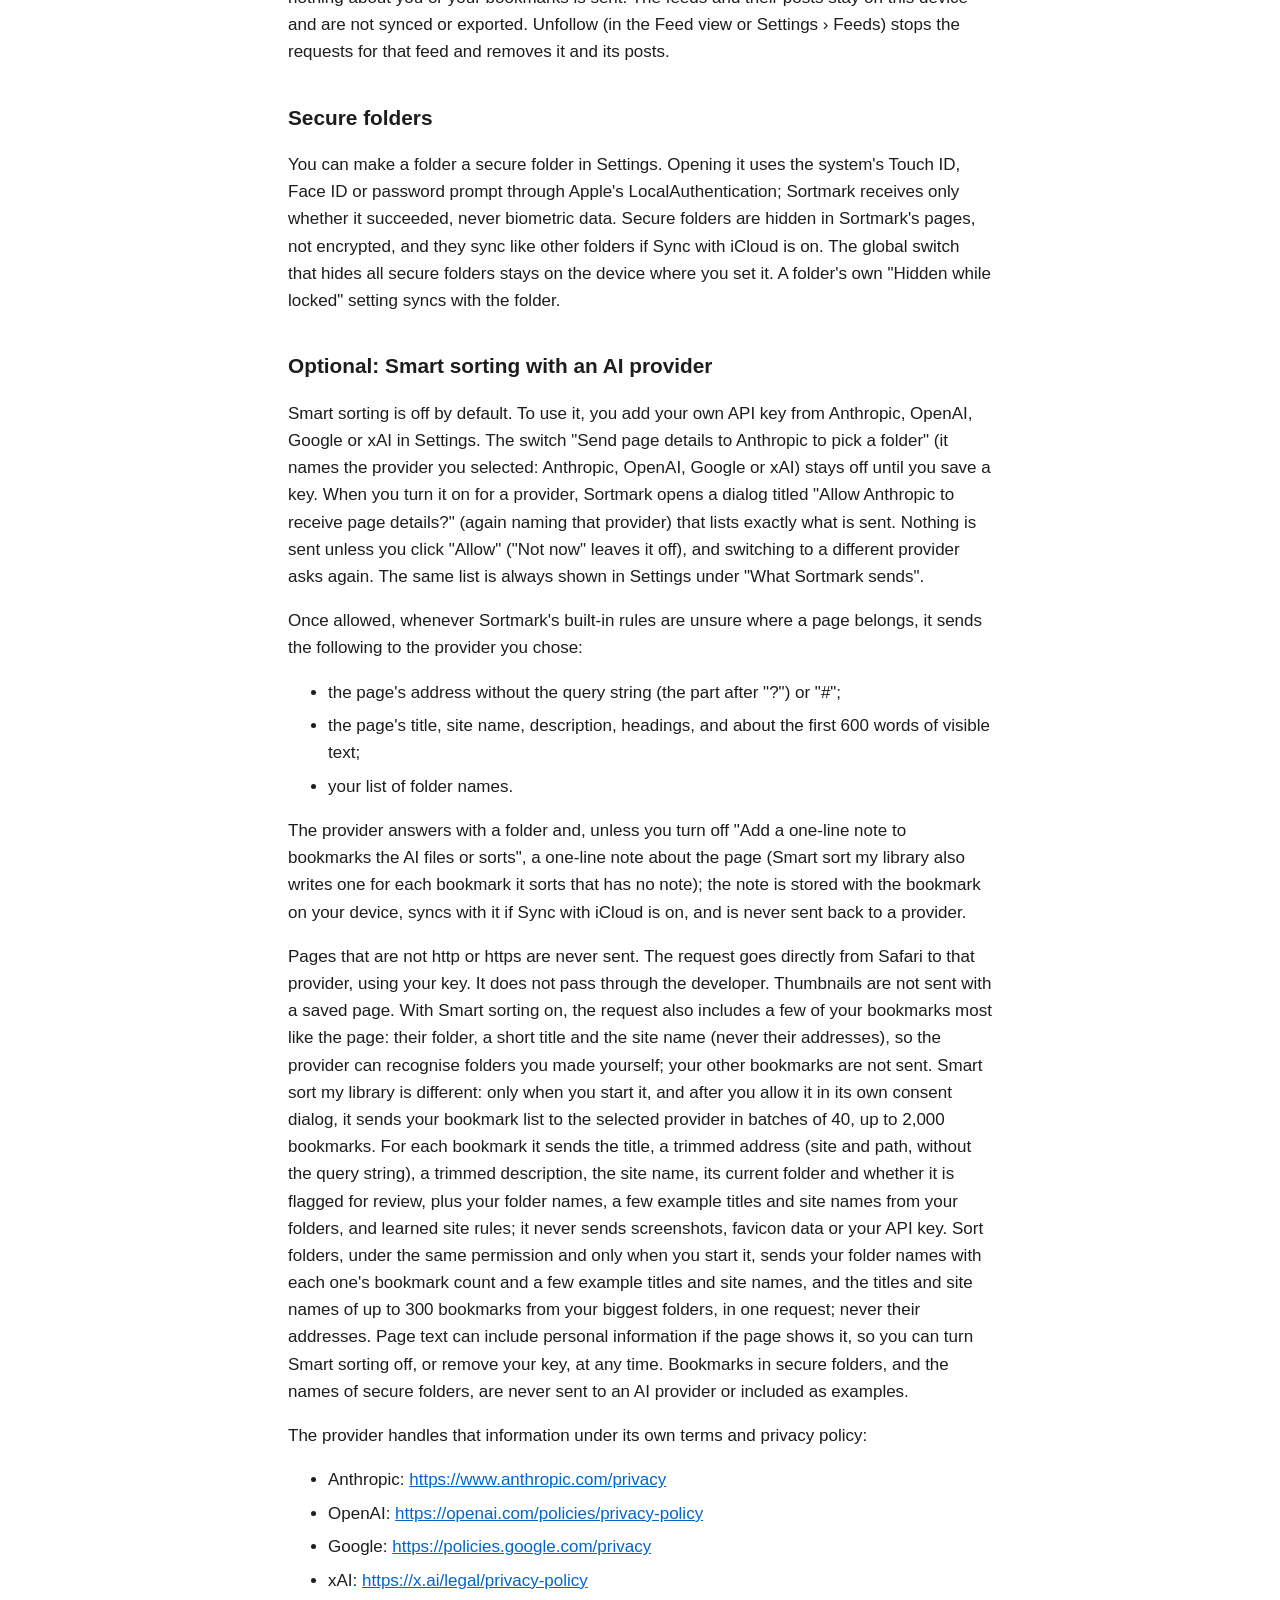
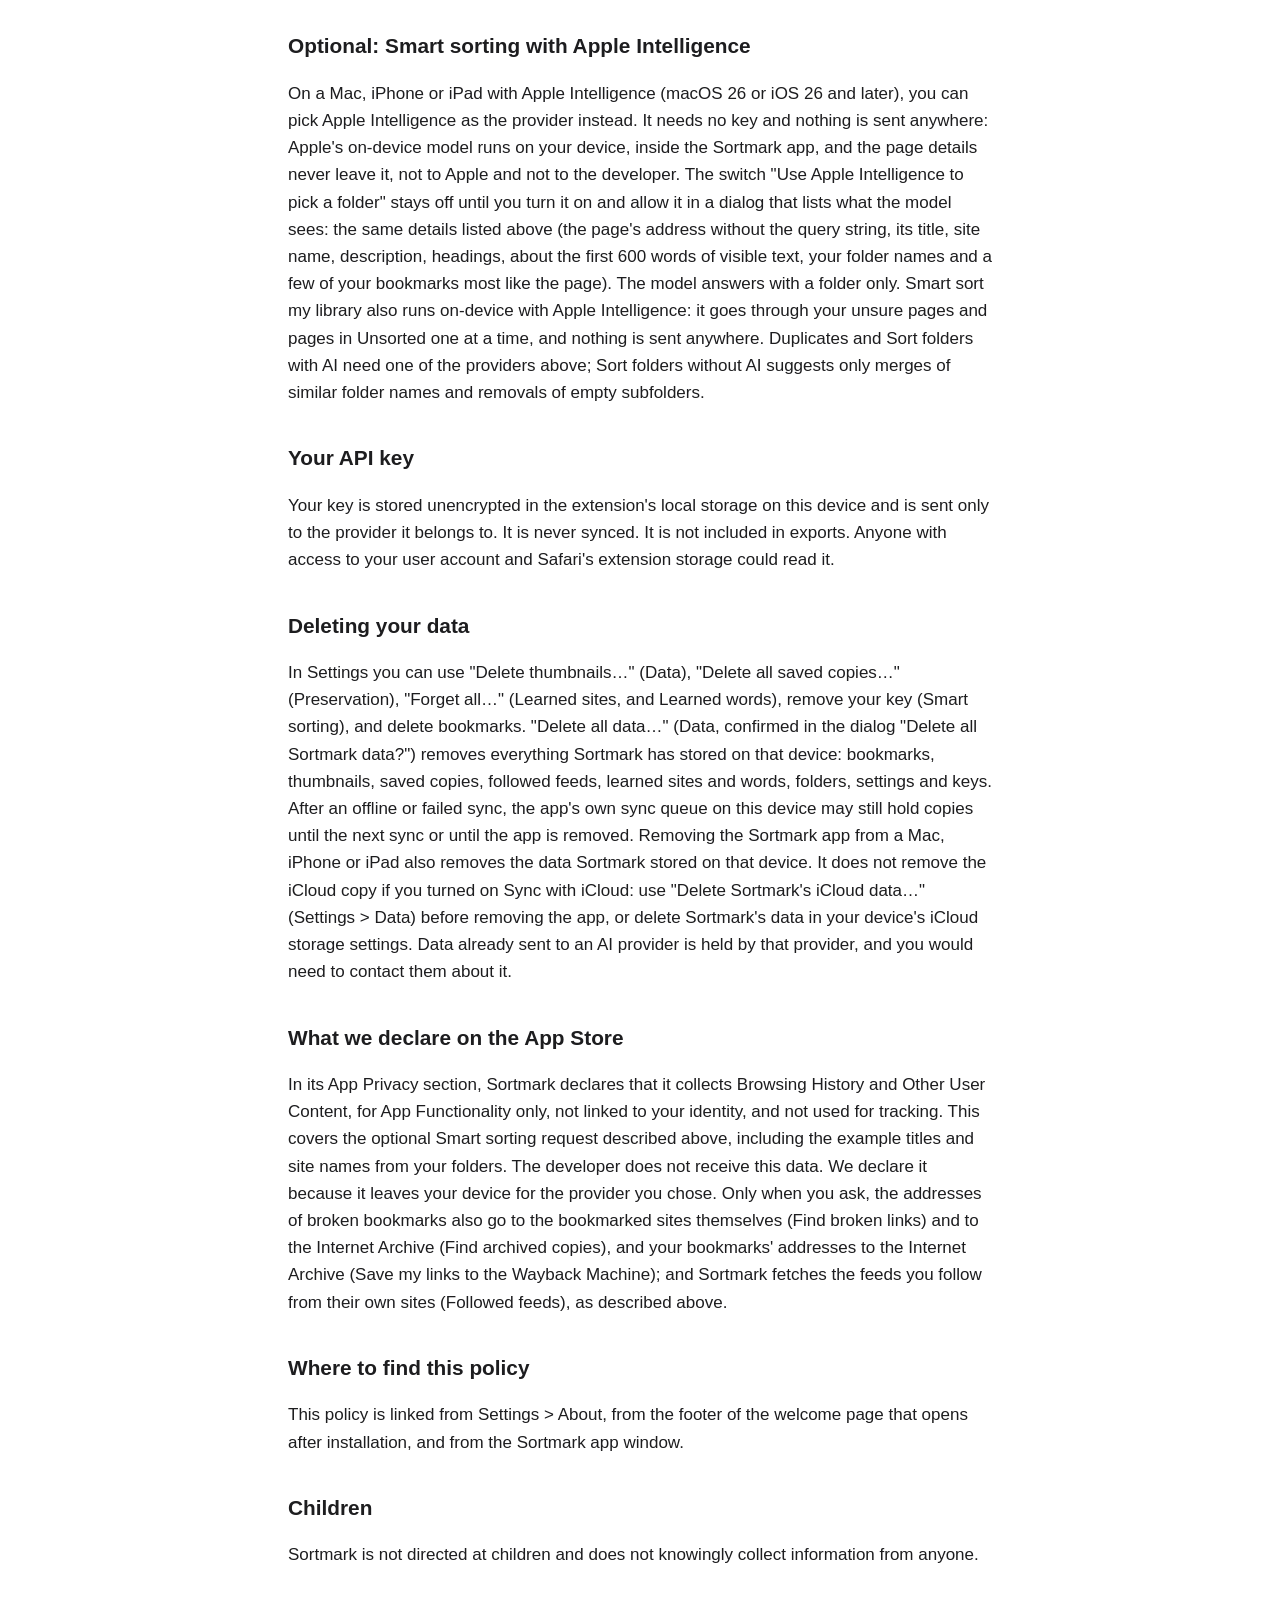
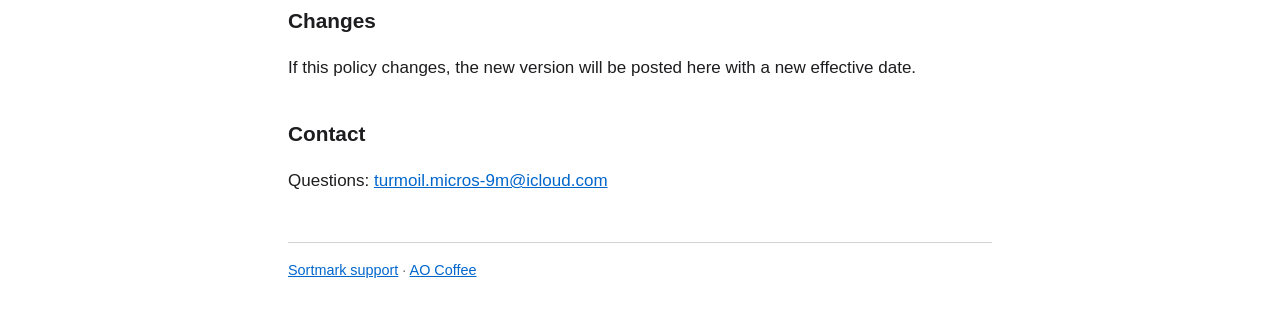
==== commit 4c878fa4: "Sortmark privacy: followed feeds; support shows version 1.6.7 Co-Authored-By: Claude Fable 5.1 <nore" ====
--- a/sortmark/privacy/index.html
+++ b/sortmark/privacy/index.html
@@ -10,7 +10,7 @@
 <main>
 <h1>Sortmark Privacy Policy</h1>
 
-<p>Effective date: 2026-11-07</p>
+<p>Effective date: 2026-11-08</p>
 
 <p>Sortmark is a Safari extension that saves web pages and sorts them into folders. It is made by Jeffrey Knott. The short version: Sortmark has no developer servers, no accounts and no analytics, and the developer never receives your data.</p>
 
@@ -19,10 +19,11 @@
 <p>When you click the Sortmark button (or use its shortcut), Sortmark reads the current page and saves:</p>
 
 <ul>
-  <li>the page's address, title, description, site name, icon, main image address, type, tags, breadcrumbs, language, image descriptions (alt text), any text you had selected, and the folder it was filed in;</li>
+  <li>the page's address, title, description, site name, icon, main image address, type, tags, breadcrumbs, language, image descriptions (alt text), any text you had selected, the address of its feed if the page names one, and the folder it was filed in;</li>
   <li>on a Mac, a small screenshot (thumbnail) of the part of the page that was visible, only if you turn on "Save page thumbnails" in Settings &gt; Data (off by default on new installs). Thumbnails are never taken in private windows. On iPhone and iPad, Sortmark never takes screenshots;</li>
   <li>saved copies: if you turn on "Keep a copy of each page you save" in Settings &gt; Preservation (off by default), or choose "Save a copy" in the popup, a readable copy of the page's text and the addresses of its images. It stays on this device only and is never synced or exported. Opening a copy loads its images from the web, so the sites that host them see an ordinary image request;</li>
-  <li>your folders, the sites Sortmark has learned to file for you, the title words and sites it counts when you move a bookmark or confirm its folder (never for a secure folder; kept on this device only, never exported or synced), and your settings.</li>
+  <li>your folders, the sites Sortmark has learned to file for you, the title words and sites it counts when you move a bookmark or confirm its folder (never for a secure folder; kept on this device only, never exported or synced), and your settings;</li>
+  <li>followed feeds and their items: the feeds you follow (up to 100) and the title, address and date of each one's latest posts (up to 50 per feed). They stay on this device only and are never synced or exported.</li>
 </ul>
 
 <p>All of this stays in Safari's storage for the Sortmark extension on your device. If you turn on Sync with iCloud in Settings (it is off by default), your bookmarks, folders and learned sites are also stored in your private iCloud database, which only your Apple Account can access, to keep your devices in sync; thumbnails, API keys and settings are never synced. Nothing is uploaded to the developer or shared with advertisers or data brokers. Thumbnails are never included in exports. Sortmark does not track you.</p>
@@ -51,6 +52,10 @@
 <p>Only when you press Find archived copies (or Find archived copy) under Broken links, and after you allow it once, Sortmark sends the address of each broken bookmark, without its query string, to the Internet Archive's Wayback Machine (archive.org) to find an archived copy. Nothing else is sent: no titles, notes, page text or other bookmarks. The archived copy's address and date are kept with the bookmark on this device; they are not synced. Bookmarks in secure folders and on sites you never keep copies of are left out. The Internet Archive's privacy policy applies to those requests.</p>
 
 <p>Only when you press Save my links to the Wayback Machine in Settings › Preservation, and after you allow it once, Sortmark sends the address of each bookmark the archive has no copy of from the last year, without its query string, to the Internet Archive with your own archive.org keys, and the archive makes a public copy of each page. Nothing else is sent. Bookmarks in secure folders, locked or not, and on sites you never keep copies of are left out. Your archive.org keys stay in this browser's extension storage on this device; they are never synced or exported. A bookmark's Save to the Wayback Machine… menu item only opens the archive's own Save page in a new tab.</p>
+
+<h2>Followed feeds</h2>
+
+<p>Following a site needs the same access to websites. Only when you follow one (Follow in the dashboard or the popup, or Follow a feed… with its address) does Sortmark fetch that site's feed; if it doesn't know the feed's address yet, it first fetches the site's home page and a few common feed addresses on that site to find it. After that, Sortmark fetches only the feeds you follow, only while the dashboard is open (when it opens, in the Feed view, or when you press Refresh), at most once every 30 minutes per feed unless you press Refresh, and never in the background. Each request asks for the feed's address only and is sent without cookies; nothing about you or your bookmarks is sent. The feeds and their posts stay on this device and are not synced or exported. Unfollow (in the Feed view or Settings › Feeds) stops the requests for that feed and removes it and its posts.</p>
 
 <h2>Secure folders</h2>
 
@@ -83,7 +88,7 @@
 
 <h2>Optional: Smart sorting with Apple Intelligence</h2>
 
-<p>On a Mac, iPhone or iPad with Apple Intelligence (macOS 26 or iOS 26 and later), you can pick Apple Intelligence as the provider instead. It needs no key and nothing is sent anywhere: Apple's on-device model runs on your device, inside the Sortmark app, and the page details never leave it, not to Apple and not to the developer. The switch "Use Apple Intelligence to pick a folder" stays off until you turn it on and allow it in a dialog that lists what the model sees: the same details listed above (the page's address without the query string, its title, site name, description, headings, about the first 600 words of visible text, your folder names and a few of your bookmarks most like the page). The model answers with a folder only. Smart sort my library also runs on-device with Apple Intelligence: it goes through your unsure pages and pages in Other one at a time, and nothing is sent anywhere. Duplicates and Sort folders with AI need one of the providers above; Sort folders without AI suggests only merges of similar folder names and removals of empty subfolders.</p>
+<p>On a Mac, iPhone or iPad with Apple Intelligence (macOS 26 or iOS 26 and later), you can pick Apple Intelligence as the provider instead. It needs no key and nothing is sent anywhere: Apple's on-device model runs on your device, inside the Sortmark app, and the page details never leave it, not to Apple and not to the developer. The switch "Use Apple Intelligence to pick a folder" stays off until you turn it on and allow it in a dialog that lists what the model sees: the same details listed above (the page's address without the query string, its title, site name, description, headings, about the first 600 words of visible text, your folder names and a few of your bookmarks most like the page). The model answers with a folder only. Smart sort my library also runs on-device with Apple Intelligence: it goes through your unsure pages and pages in Unsorted one at a time, and nothing is sent anywhere. Duplicates and Sort folders with AI need one of the providers above; Sort folders without AI suggests only merges of similar folder names and removals of empty subfolders.</p>
 
 <h2>Your API key</h2>
 
@@ -91,11 +96,11 @@
 
 <h2>Deleting your data</h2>
 
-<p>In Settings you can use "Delete thumbnails…" (Data), "Delete all saved copies…" (Preservation), "Forget all…" (Learned sites, and Learned words), remove your key (Smart sorting), and delete bookmarks. "Delete all data…" (Data, confirmed in the dialog "Delete all Sortmark data?") removes everything Sortmark has stored on that device: bookmarks, thumbnails, saved copies, learned sites and words, folders, settings and keys. After an offline or failed sync, the app's own sync queue on this device may still hold copies until the next sync or until the app is removed. Removing the Sortmark app from a Mac, iPhone or iPad also removes the data Sortmark stored on that device. It does not remove the iCloud copy if you turned on Sync with iCloud: use "Delete Sortmark's iCloud data…" (Settings &gt; Data) before removing the app, or delete Sortmark's data in your device's iCloud storage settings. Data already sent to an AI provider is held by that provider, and you would need to contact them about it.</p>
+<p>In Settings you can use "Delete thumbnails…" (Data), "Delete all saved copies…" (Preservation), "Forget all…" (Learned sites, and Learned words), remove your key (Smart sorting), and delete bookmarks. "Delete all data…" (Data, confirmed in the dialog "Delete all Sortmark data?") removes everything Sortmark has stored on that device: bookmarks, thumbnails, saved copies, followed feeds, learned sites and words, folders, settings and keys. After an offline or failed sync, the app's own sync queue on this device may still hold copies until the next sync or until the app is removed. Removing the Sortmark app from a Mac, iPhone or iPad also removes the data Sortmark stored on that device. It does not remove the iCloud copy if you turned on Sync with iCloud: use "Delete Sortmark's iCloud data…" (Settings &gt; Data) before removing the app, or delete Sortmark's data in your device's iCloud storage settings. Data already sent to an AI provider is held by that provider, and you would need to contact them about it.</p>
 
 <h2>What we declare on the App Store</h2>
 
-<p>In its App Privacy section, Sortmark declares that it collects Browsing History and Other User Content, for App Functionality only, not linked to your identity, and not used for tracking. This covers the optional Smart sorting request described above, including the example titles and site names from your folders. The developer does not receive this data. We declare it because it leaves your device for the provider you chose. Only when you ask, the addresses of broken bookmarks also go to the bookmarked sites themselves (Find broken links) and to the Internet Archive (Find archived copies), and your bookmarks' addresses to the Internet Archive (Save my links to the Wayback Machine), as described above.</p>
+<p>In its App Privacy section, Sortmark declares that it collects Browsing History and Other User Content, for App Functionality only, not linked to your identity, and not used for tracking. This covers the optional Smart sorting request described above, including the example titles and site names from your folders. The developer does not receive this data. We declare it because it leaves your device for the provider you chose. Only when you ask, the addresses of broken bookmarks also go to the bookmarked sites themselves (Find broken links) and to the Internet Archive (Find archived copies), and your bookmarks' addresses to the Internet Archive (Save my links to the Wayback Machine); and Sortmark fetches the feeds you follow from their own sites (Followed feeds), as described above.</p>
 
 <h2>Where to find this policy</h2>
 
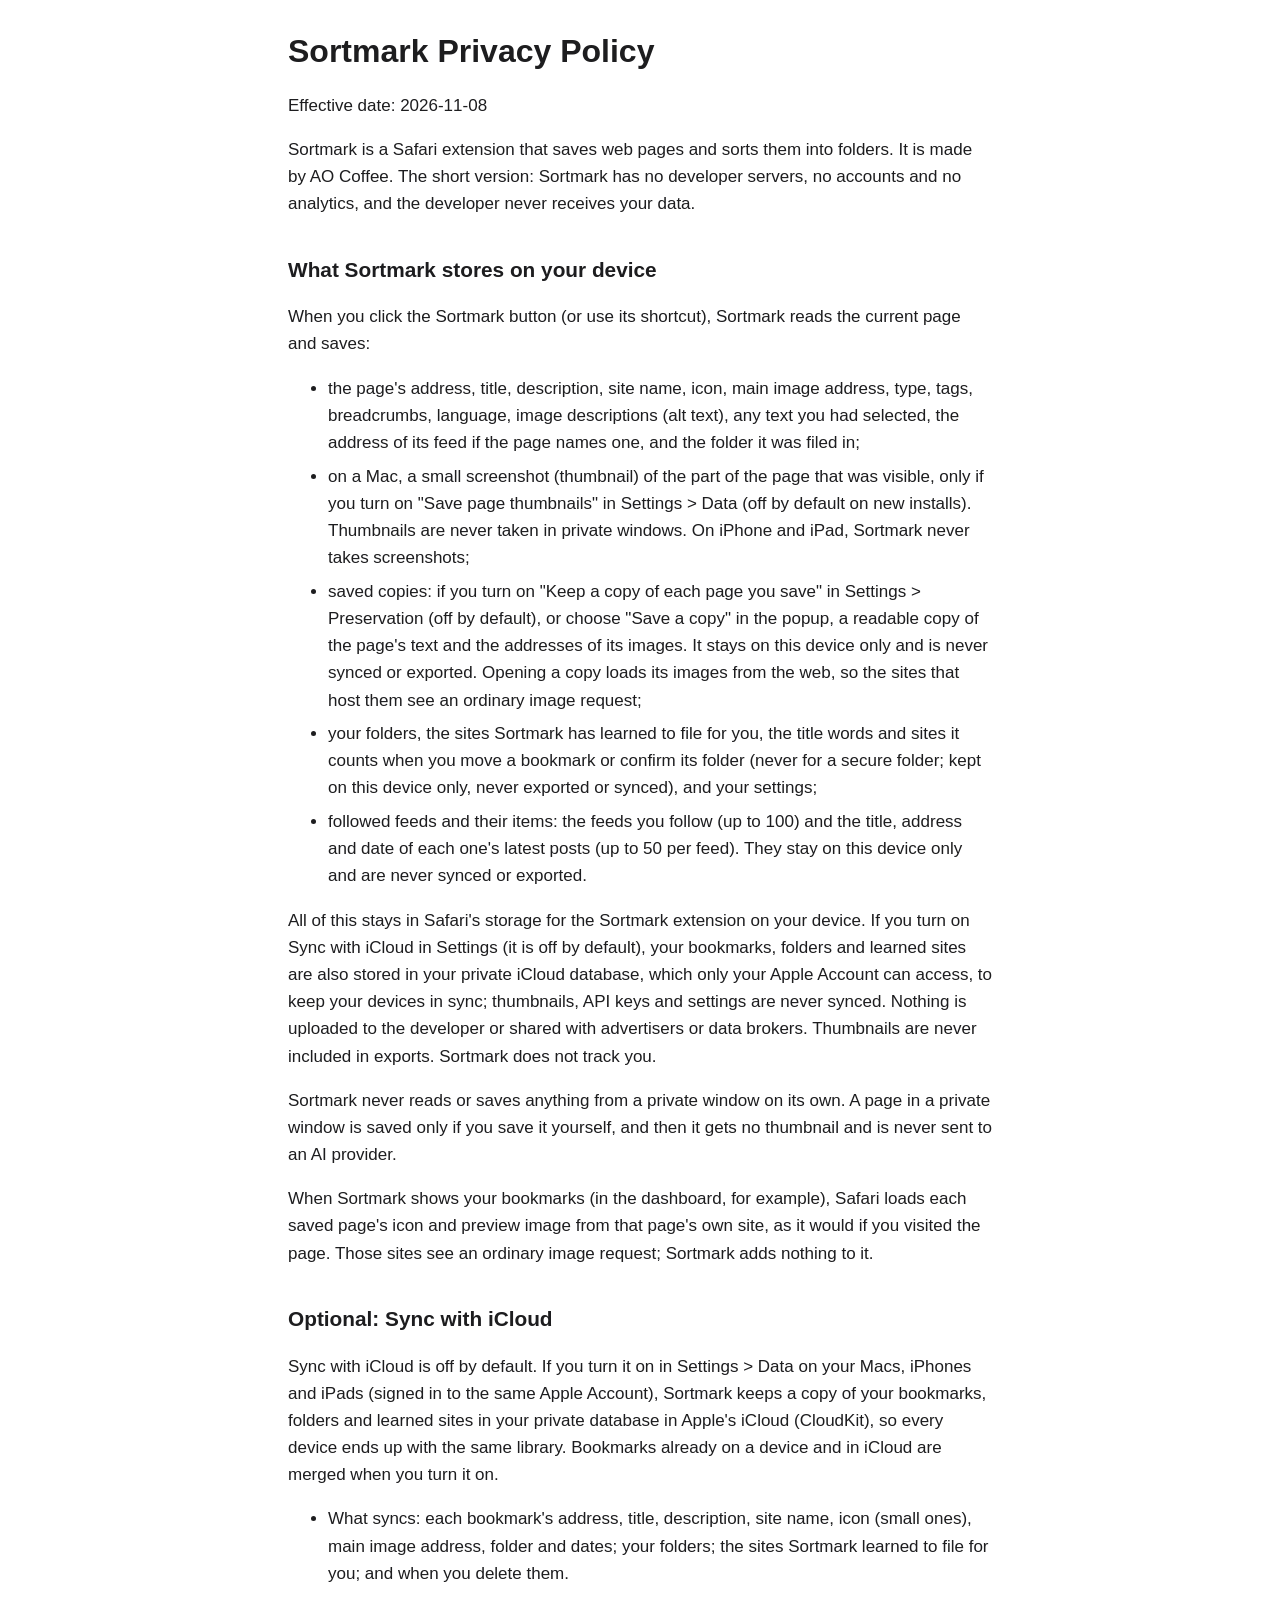
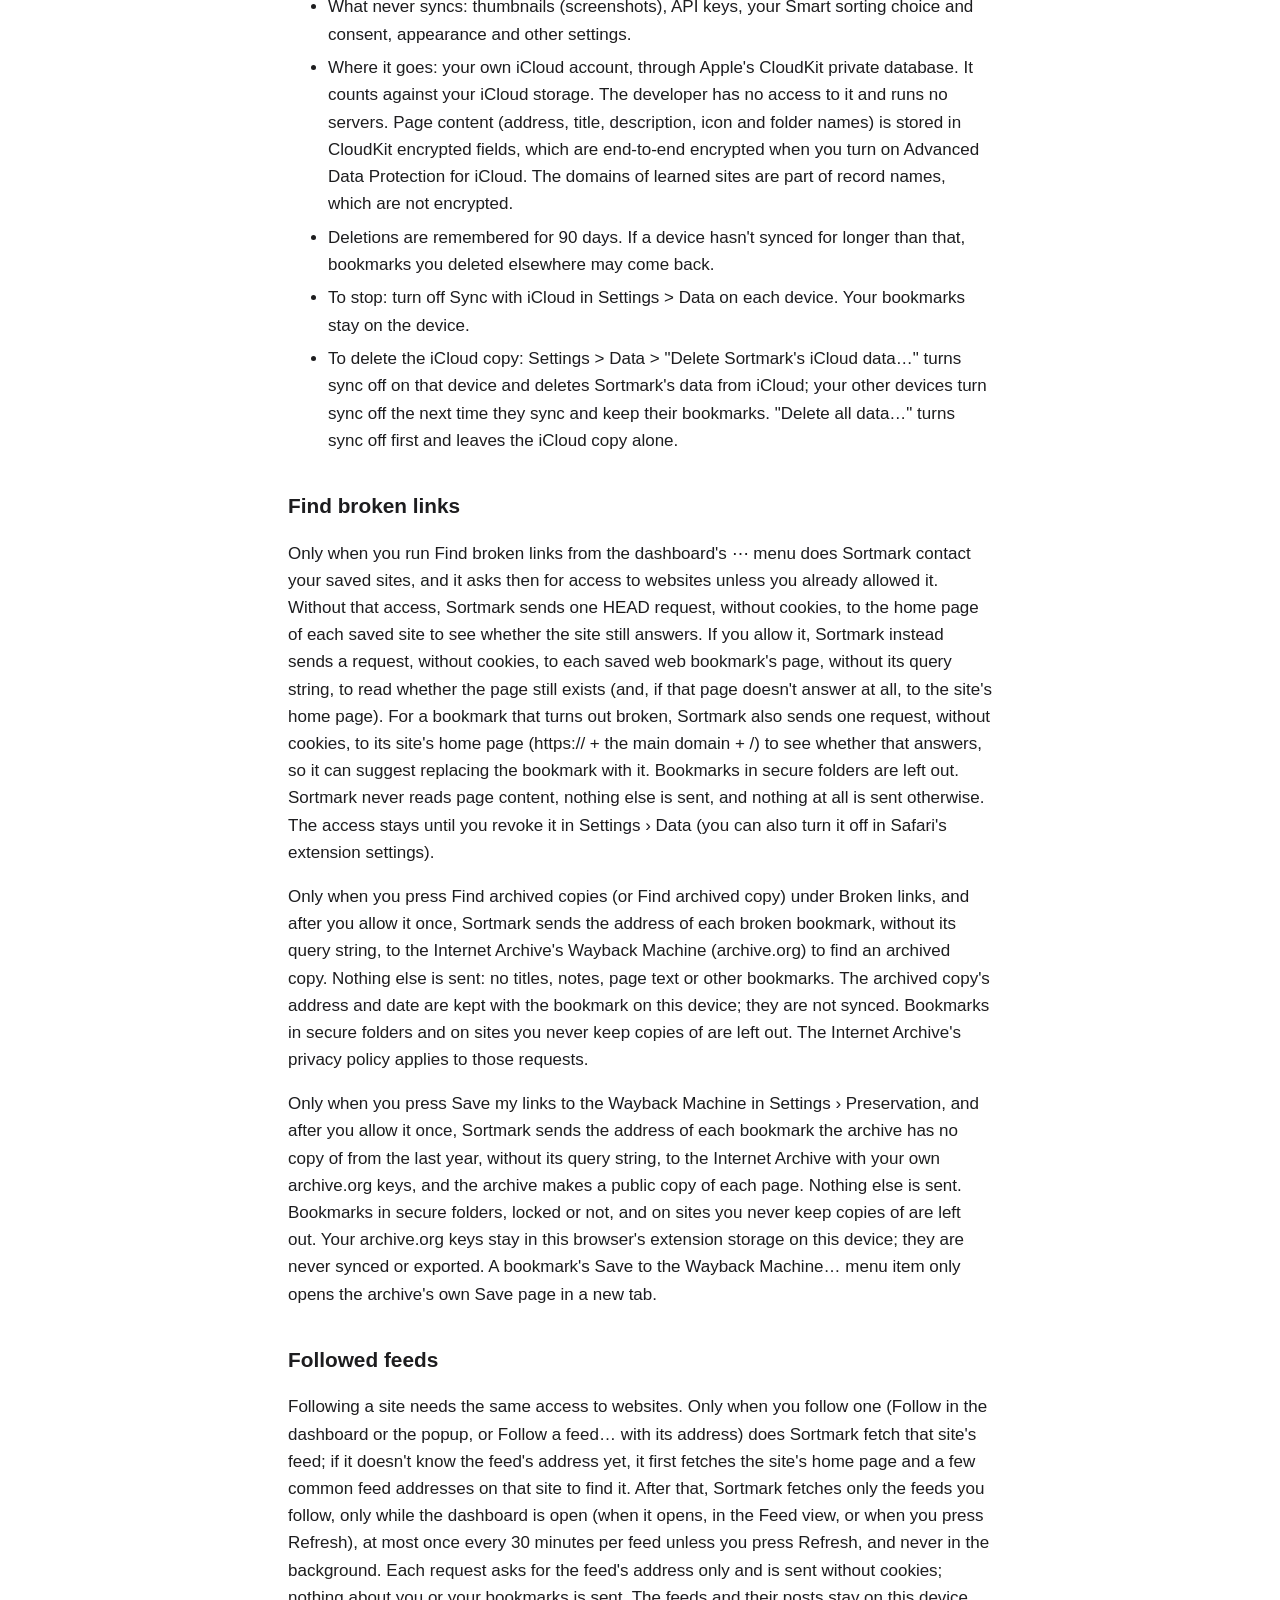
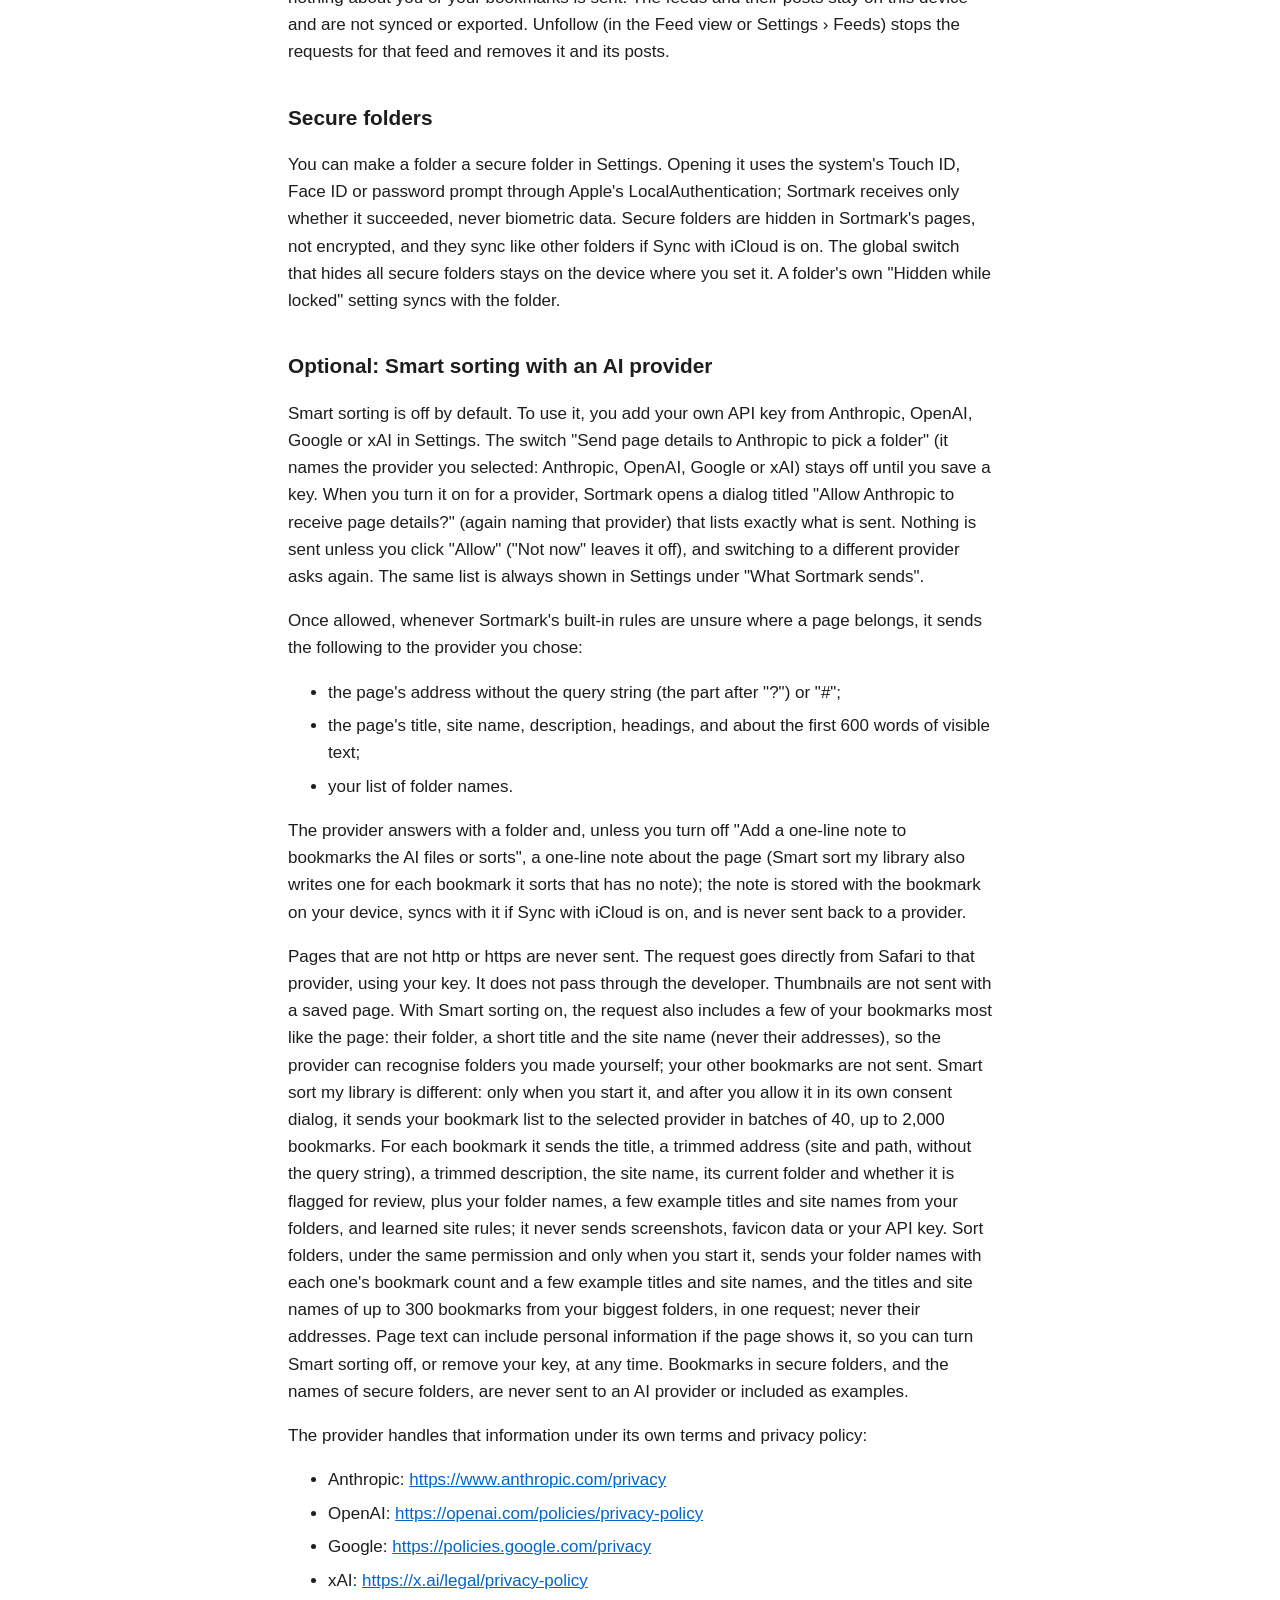
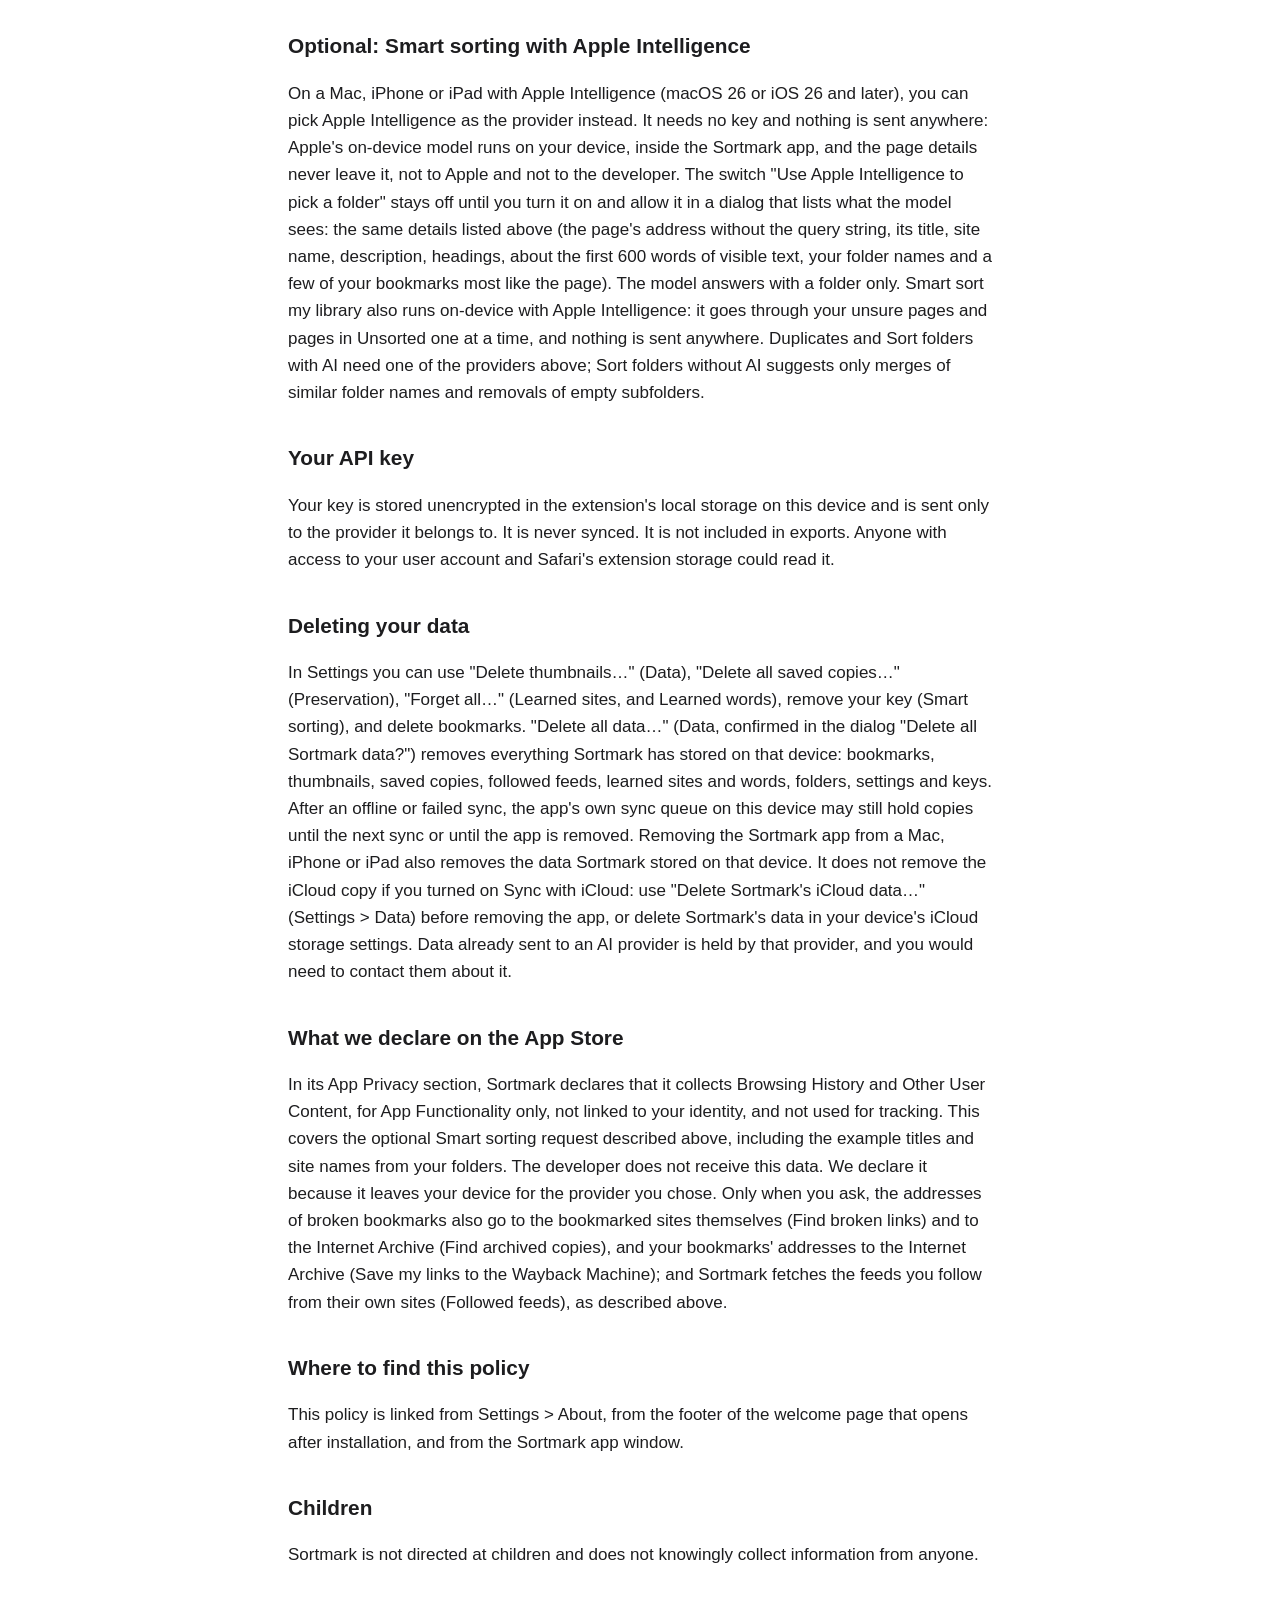
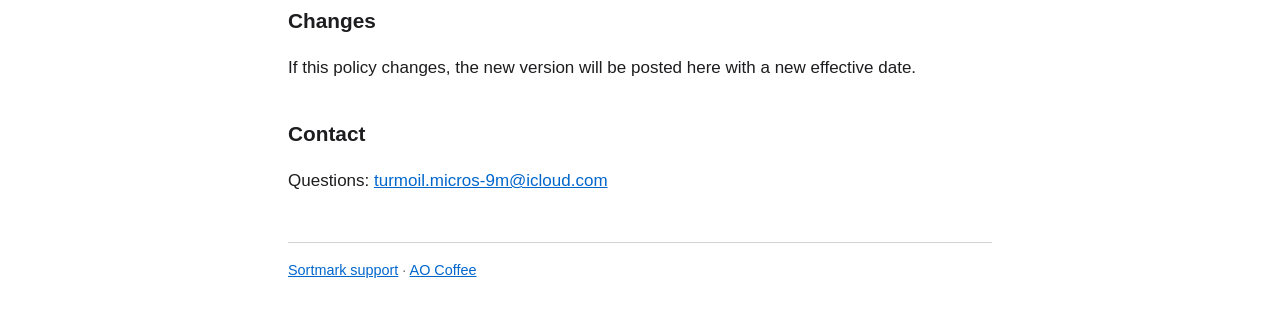
==== commit ff1c7d8b: "Privacy page: credit AO Coffee instead of the account holder Co-Authored-By: Claude Fable 5.1 <norep" ====
--- a/sortmark/privacy/index.html
+++ b/sortmark/privacy/index.html
@@ -12,7 +12,7 @@
 
 <p>Effective date: 2026-11-08</p>
 
-<p>Sortmark is a Safari extension that saves web pages and sorts them into folders. It is made by Jeffrey Knott. The short version: Sortmark has no developer servers, no accounts and no analytics, and the developer never receives your data.</p>
+<p>Sortmark is a Safari extension that saves web pages and sorts them into folders. It is made by AO Coffee. The short version: Sortmark has no developer servers, no accounts and no analytics, and the developer never receives your data.</p>
 
 <h2>What Sortmark stores on your device</h2>
 
